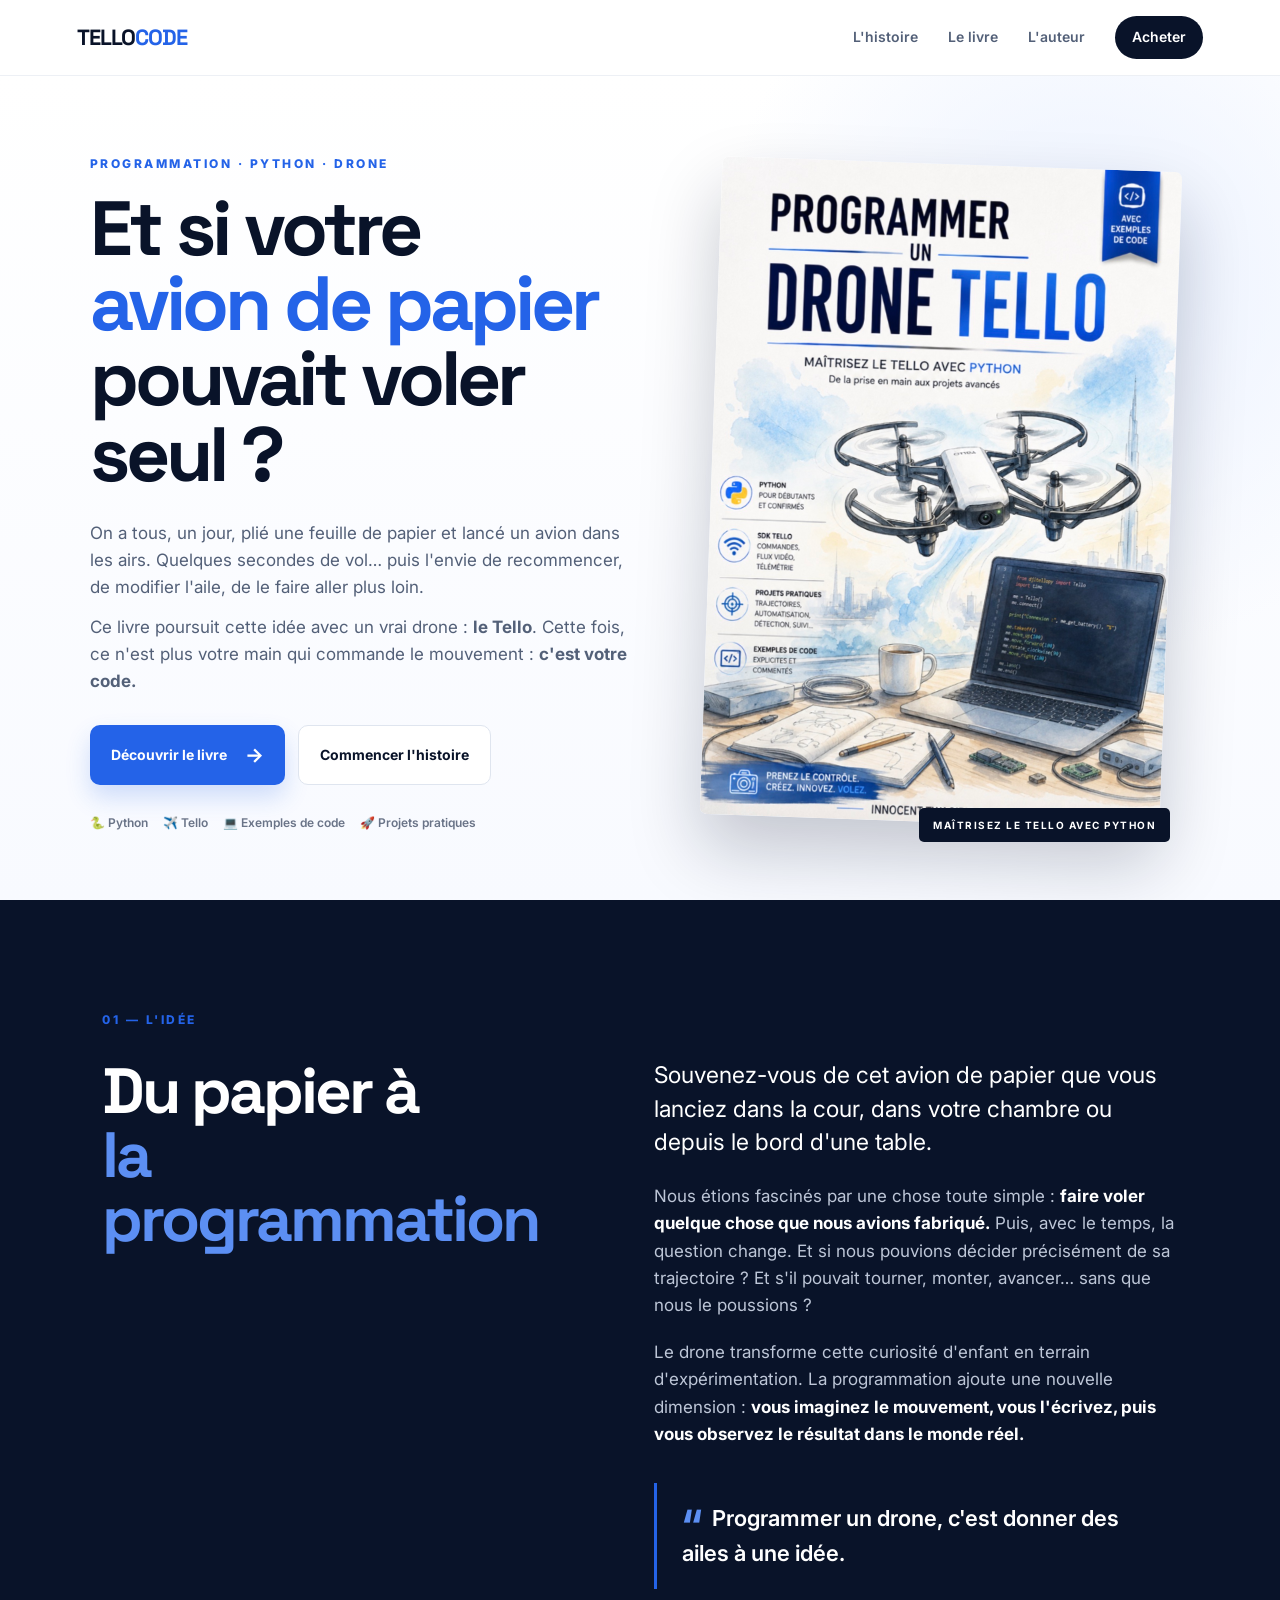
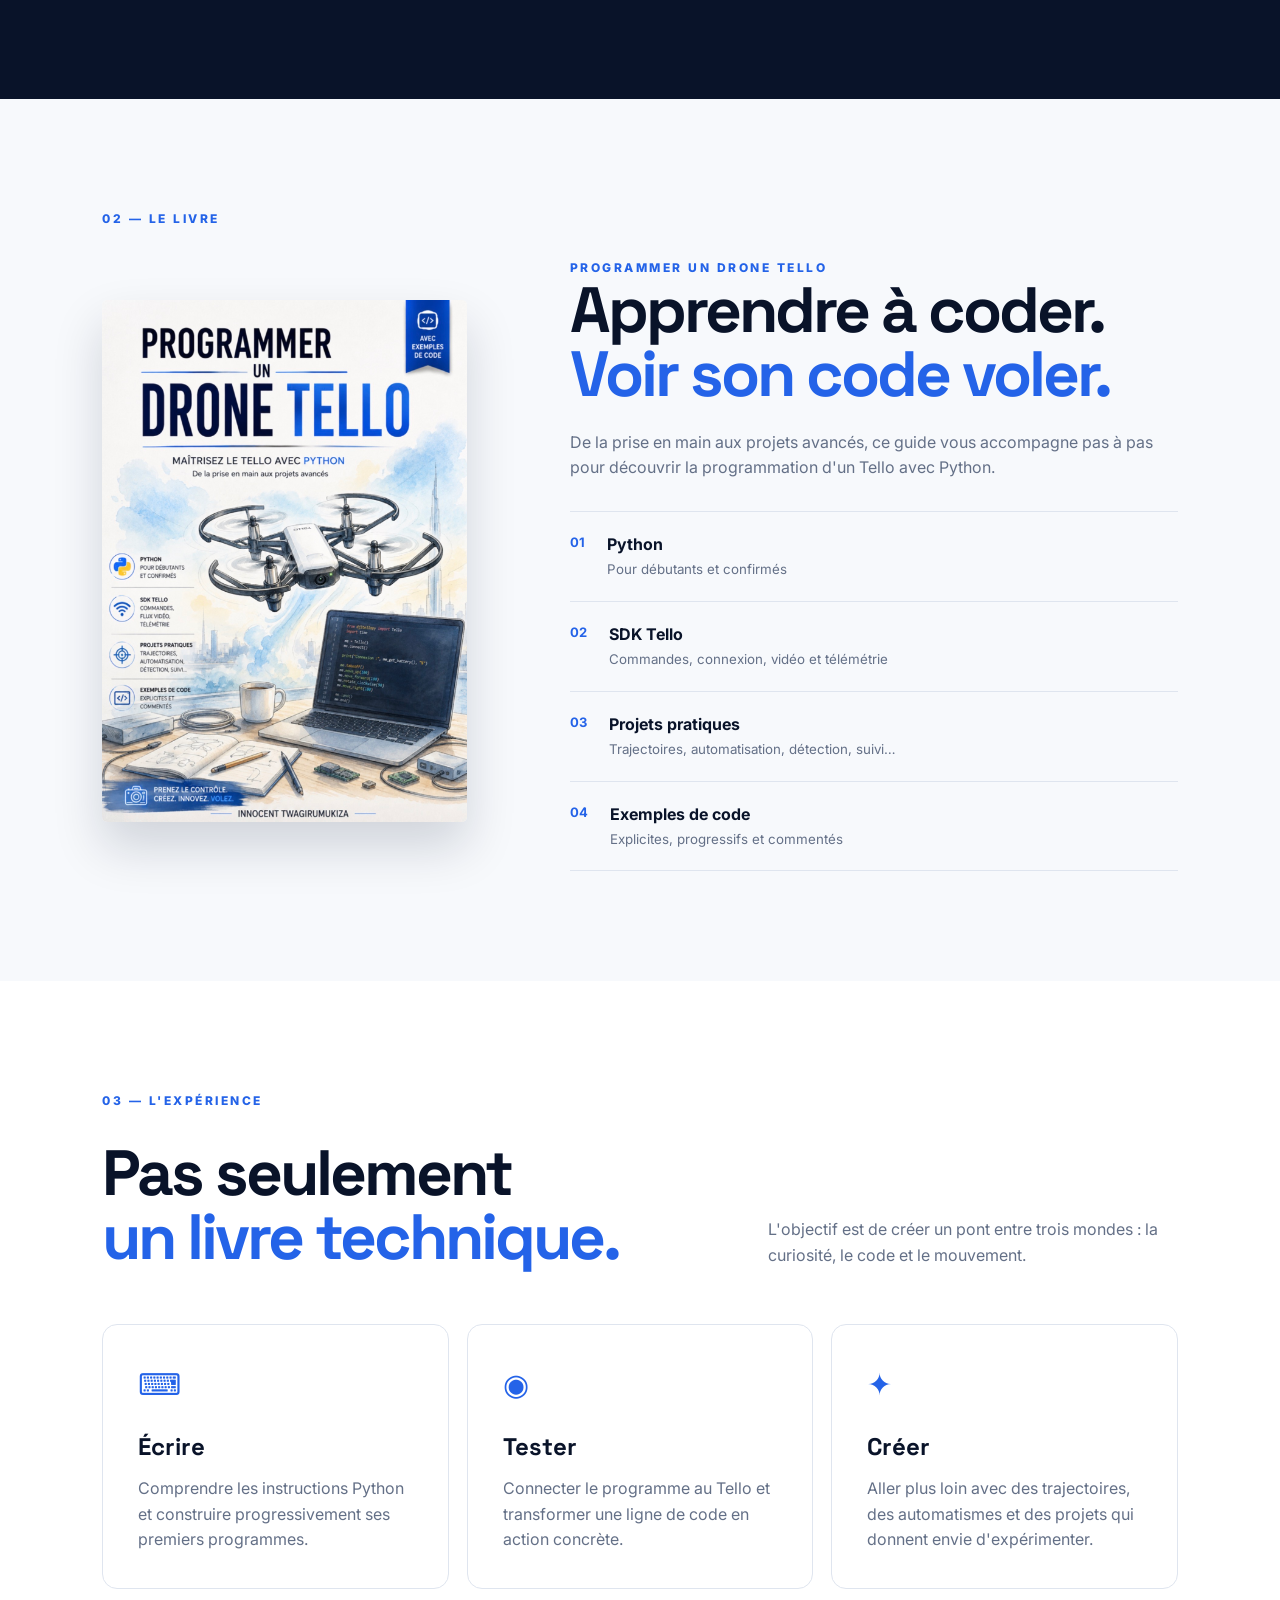
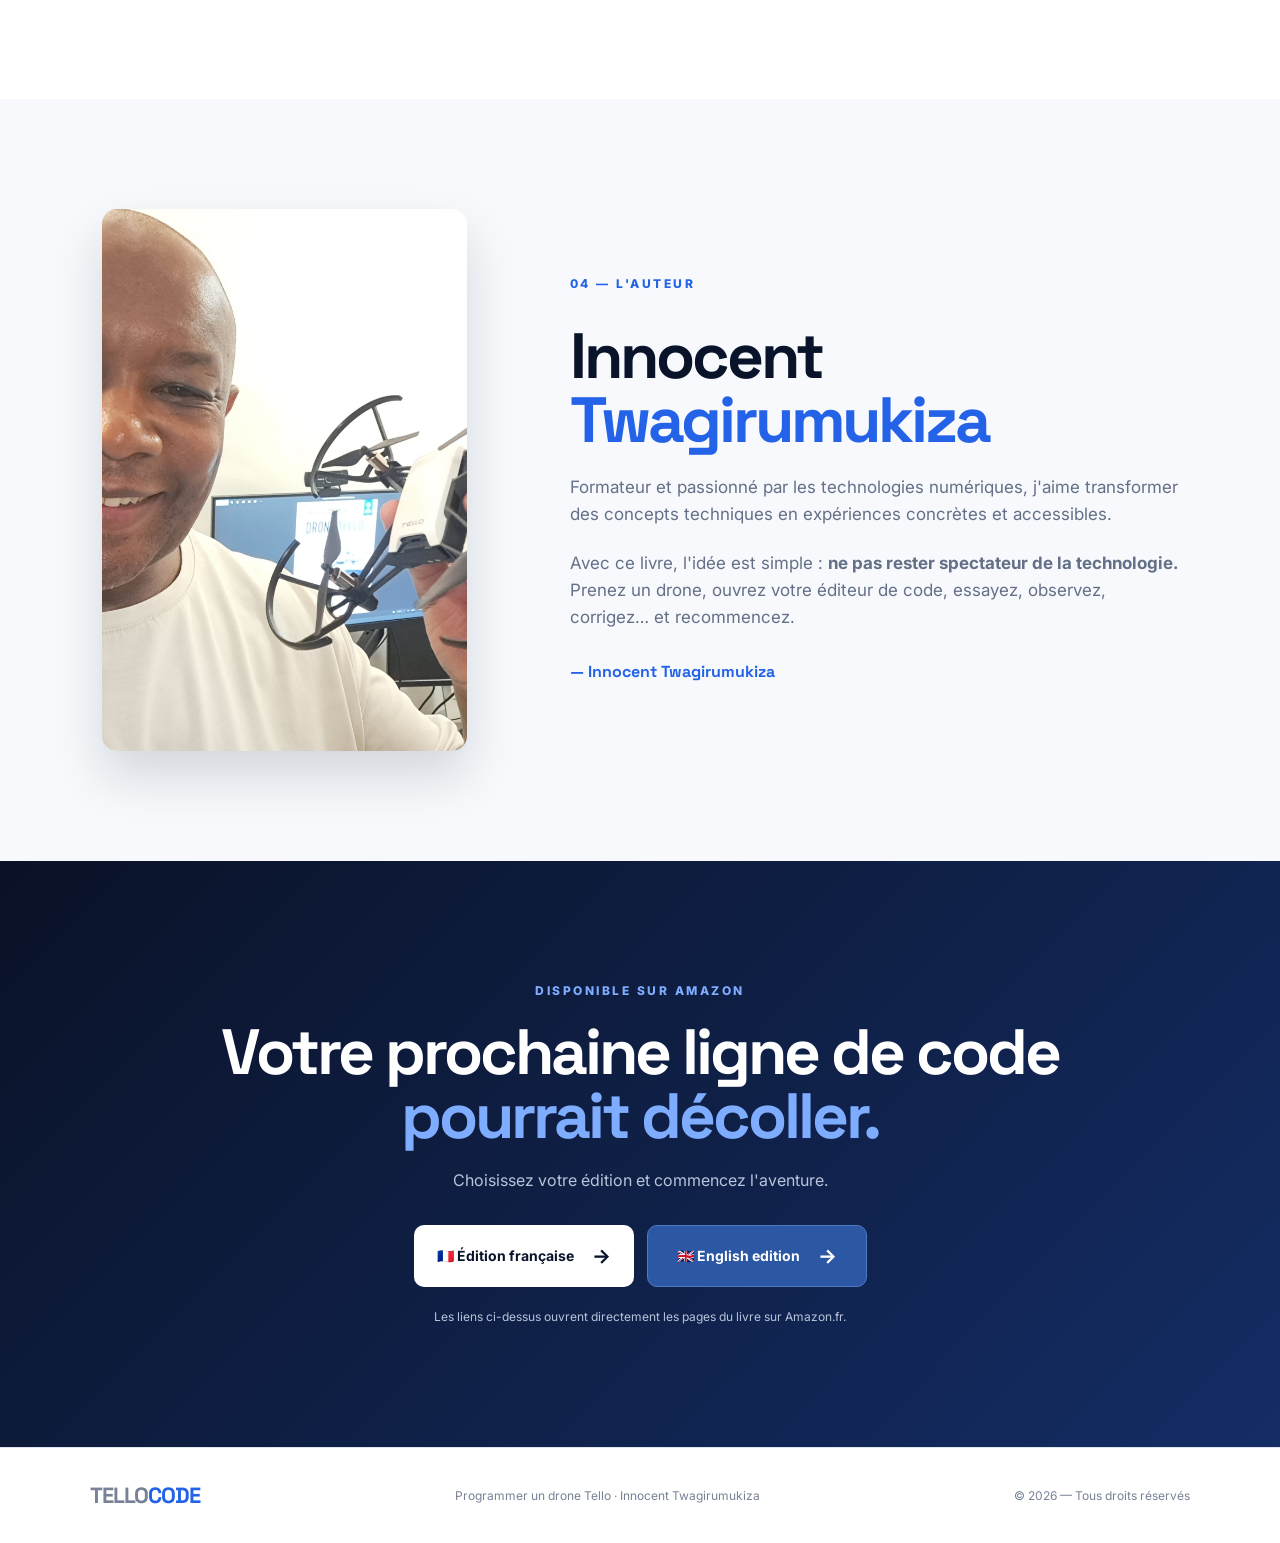
==== index.html @ 3c23b42f "Add files via upload" ====
<!DOCTYPE html>
<html lang="fr">
<head>
  <meta charset="UTF-8">
  <meta name="viewport" content="width=device-width, initial-scale=1.0">
  <meta name="description" content="Programmer un drone Tello — Maîtrisez le Tello avec Python, du premier vol aux projets autonomes. Livre d'Innocent Twagirumukiza.">
  <meta name="author" content="Innocent Twagirumukiza">
  <title>Programmer un drone Tello | Innocent Twagirumukiza</title>
  <link rel="preconnect" href="https://fonts.googleapis.com">
  <link rel="preconnect" href="https://fonts.gstatic.com" crossorigin>
  <link href="https://fonts.googleapis.com/css2?family=Inter:wght@400;500;600;700;800&family=Space+Grotesk:wght@500;600;700&display=swap" rel="stylesheet">
  <link rel="stylesheet" href="styles.css">
</head>
<body>
  <header class="nav">
    <a class="brand" href="#top">TELLO<span>CODE</span></a>
    <nav>
      <a href="#histoire">L'histoire</a>
      <a href="#livre">Le livre</a>
      <a href="#auteur">L'auteur</a>
      <a href="#acheter" class="nav-cta">Acheter</a>
    </nav>
  </header>

  <main id="top">
    <section class="hero">
      <div class="hero-copy">
        <p class="eyebrow">PROGRAMMATION · PYTHON · DRONE</p>
        <h1>Et si votre<br><span>avion de papier</span><br>pouvait voler seul ?</h1>
        <p class="lead">
          On a tous, un jour, plié une feuille de papier et lancé un avion dans les airs.
          Quelques secondes de vol… puis l'envie de recommencer, de modifier l'aile,
          de le faire aller plus loin.
        </p>
        <p class="lead">
          Ce livre poursuit cette idée avec un vrai drone : <strong>le Tello</strong>.
          Cette fois, ce n'est plus votre main qui commande le mouvement : <strong>c'est votre code.</strong>
        </p>
        <div class="hero-actions">
          <a class="btn btn-primary" href="#acheter">Découvrir le livre <span>→</span></a>
          <a class="btn btn-ghost" href="#histoire">Commencer l'histoire</a>
        </div>
        <div class="trust-row">
          <span>🐍 Python</span>
          <span>✈️ Tello</span>
          <span>💻 Exemples de code</span>
          <span>🚀 Projets pratiques</span>
        </div>
      </div>
      <div class="hero-book">
        <div class="glow"></div>
        <img src="assets/couverture-tello.jpg" alt="Couverture du livre Programmer un drone Tello">
        <div class="book-caption">MAÎTRISEZ LE TELLO AVEC PYTHON</div>
      </div>
    </section>

    <section class="story section" id="histoire">
      <div class="section-label">01 — L'IDÉE</div>
      <div class="story-grid">
        <div>
          <h2>Du papier à<br><span>la programmation</span></h2>
        </div>
        <div class="story-text">
          <p class="big">
            Souvenez-vous de cet avion de papier que vous lanciez dans la cour,
            dans votre chambre ou depuis le bord d'une table.
          </p>
          <p>
            Nous étions fascinés par une chose toute simple : <strong>faire voler quelque chose que nous avions fabriqué.</strong>
            Puis, avec le temps, la question change.
            Et si nous pouvions décider précisément de sa trajectoire ?
            Et s'il pouvait tourner, monter, avancer… sans que nous le poussions ?
          </p>
          <p>
            Le drone transforme cette curiosité d'enfant en terrain d'expérimentation.
            La programmation ajoute une nouvelle dimension : <strong>vous imaginez le mouvement,
            vous l'écrivez, puis vous observez le résultat dans le monde réel.</strong>
          </p>
          <div class="quote">
            <span>“</span>
            Programmer un drone, c'est donner des ailes à une idée.
          </div>
        </div>
      </div>
    </section>

    <section class="book section" id="livre">
      <div class="section-label">02 — LE LIVRE</div>
      <div class="book-grid">
        <div class="book-visual">
          <img src="assets/couverture-tello.jpg" alt="Livre Programmer un drone Tello">
        </div>
        <div class="book-info">
          <p class="eyebrow">PROGRAMMER UN DRONE TELLO</p>
          <h2>Apprendre à coder.<br><span>Voir son code voler.</span></h2>
          <p>
            De la prise en main aux projets avancés, ce guide vous accompagne
            pas à pas pour découvrir la programmation d'un Tello avec Python.
          </p>
          <div class="features">
            <div class="feature">
              <b>01</b>
              <div><strong>Python</strong><small>Pour débutants et confirmés</small></div>
            </div>
            <div class="feature">
              <b>02</b>
              <div><strong>SDK Tello</strong><small>Commandes, connexion, vidéo et télémétrie</small></div>
            </div>
            <div class="feature">
              <b>03</b>
              <div><strong>Projets pratiques</strong><small>Trajectoires, automatisation, détection, suivi…</small></div>
            </div>
            <div class="feature">
              <b>04</b>
              <div><strong>Exemples de code</strong><small>Explicites, progressifs et commentés</small></div>
            </div>
          </div>
        </div>
      </div>
    </section>

    <section class="experience section">
      <div class="section-label">03 — L'EXPÉRIENCE</div>
      <div class="experience-head">
        <h2>Pas seulement<br><span>un livre technique.</span></h2>
        <p>
          L'objectif est de créer un pont entre trois mondes :
          la curiosité, le code et le mouvement.
        </p>
      </div>
      <div class="cards">
        <article class="card">
          <div class="card-icon">⌨</div>
          <h3>Écrire</h3>
          <p>Comprendre les instructions Python et construire progressivement ses premiers programmes.</p>
        </article>
        <article class="card">
          <div class="card-icon">◉</div>
          <h3>Tester</h3>
          <p>Connecter le programme au Tello et transformer une ligne de code en action concrète.</p>
        </article>
        <article class="card">
          <div class="card-icon">✦</div>
          <h3>Créer</h3>
          <p>Aller plus loin avec des trajectoires, des automatismes et des projets qui donnent envie d'expérimenter.</p>
        </article>
      </div>
    </section>

    <section class="author section" id="auteur">
      <div class="author-photo">
        <img src="assets/innocent-twagirumukiza.jpg" alt="Innocent Twagirumukiza avec un drone Tello">
      </div>
      <div class="author-copy">
        <div class="section-label">04 — L'AUTEUR</div>
        <h2>Innocent<br><span>Twagirumukiza</span></h2>
        <p>
          Formateur et passionné par les technologies numériques, j'aime transformer
          des concepts techniques en expériences concrètes et accessibles.
        </p>
        <p>
          Avec ce livre, l'idée est simple : <strong>ne pas rester spectateur de la technologie.</strong>
          Prenez un drone, ouvrez votre éditeur de code, essayez, observez, corrigez… et recommencez.
        </p>
        <p class="signature">— Innocent Twagirumukiza</p>
      </div>
    </section>

    <section class="cta section" id="acheter">
      <div class="cta-inner">
        <p class="eyebrow">DISPONIBLE SUR AMAZON</p>
        <h2>Votre prochaine ligne de code<br><span>pourrait décoller.</span></h2>
        <p>Choisissez votre édition et commencez l'aventure.</p>
        <div class="amazon-buttons">
          <a class="btn btn-amazon" href="https://www.amazon.fr/dp/B0HHYSXQSV" target="_blank" rel="noopener">
            🇫🇷 Édition française <span>→</span>
          </a>
          <a class="btn btn-amazon secondary" href="https://www.amazon.fr/PROGRAMMING-TELLO-DRONE-autonomous-assistant/dp/B0HHXLND46" target="_blank" rel="noopener">
            🇬🇧 English edition <span>→</span>
          </a>
        </div>
        <p class="amazon-note">Les liens ci-dessus ouvrent directement les pages du livre sur Amazon.fr.</p>
      </div>
    </section>
  </main>

  <footer>
    <div class="footer-brand">TELLO<span>CODE</span></div>
    <p>Programmer un drone Tello · Innocent Twagirumukiza</p>
    <p>© <span id="year"></span> — Tous droits réservés</p>
  </footer>

  <script src="script.js"></script>
</body>
</html>
---- styles.css ----
*{box-sizing:border-box;margin:0;padding:0}
:root{--ink:#091329;--blue:#2463e8;--blue2:#5c8ff3;--paper:#f7f9fc;--muted:#647087;--line:#dfe5ef}
html{scroll-behavior:smooth}
body{font-family:Inter,Arial,sans-serif;color:var(--ink);background:#fff;line-height:1.6}
a{color:inherit;text-decoration:none}
.nav{height:76px;padding:0 6vw;display:flex;align-items:center;justify-content:space-between;border-bottom:1px solid #edf0f5;background:rgba(255,255,255,.9);backdrop-filter:blur(14px);position:sticky;top:0;z-index:10}
.brand,.footer-brand{font-family:"Space Grotesk",sans-serif;font-weight:800;font-size:22px;letter-spacing:-1px}.brand span,.footer-brand span{color:var(--blue)}
.nav nav{display:flex;align-items:center;gap:30px;font-size:14px;font-weight:600}.nav nav a{color:#536078}.nav nav a:hover{color:var(--blue)}.nav-cta{background:var(--ink)!important;color:#fff!important;padding:10px 17px;border-radius:999px}
.hero{min-height:calc(100vh - 76px);padding:70px 7vw 60px;display:grid;grid-template-columns:1.05fr .95fr;gap:50px;align-items:center;overflow:hidden;background:radial-gradient(circle at 85% 25%,#eaf1ff 0,transparent 30%),linear-gradient(180deg,#fff 0,#f8faff 100%)}
.eyebrow,.section-label{font-size:12px;letter-spacing:2.5px;font-weight:800;color:var(--blue)}.hero h1{font-family:"Space Grotesk",sans-serif;font-size:clamp(48px,6vw,82px);line-height:.98;letter-spacing:-4px;margin:18px 0 28px}.hero h1 span,h2 span{color:var(--blue)}
.lead{font-size:17px;color:#536078;max-width:650px;margin-bottom:12px}.hero-actions{display:flex;gap:13px;margin-top:30px;flex-wrap:wrap}.btn{display:inline-flex;align-items:center;gap:18px;padding:14px 21px;border-radius:10px;font-weight:700;font-size:14px;transition:.2s;cursor:pointer}.btn span{font-size:20px}.btn-primary{background:var(--blue);color:#fff;box-shadow:0 12px 25px rgba(36,99,232,.2)}.btn-primary:hover{transform:translateY(-2px)}.btn-ghost{border:1px solid var(--line);background:#fff}.trust-row{display:flex;gap:15px;flex-wrap:wrap;margin-top:28px;color:#6a7488;font-size:12px;font-weight:600}.hero-book{position:relative;display:flex;justify-content:center;align-items:center}.hero-book img{width:min(460px,100%);position:relative;z-index:2;border-radius:7px;box-shadow:0 35px 70px rgba(9,19,41,.22);transform:rotate(2deg)}.glow{position:absolute;width:390px;height:390px;border-radius:50%;background:rgba(76,130,241,.16);filter:blur(20px)}
.book-caption{position:absolute;bottom:-20px;right:4%;z-index:3;background:var(--ink);color:#fff;padding:9px 14px;border-radius:5px;font-size:10px;letter-spacing:1.5px;font-weight:700}
.section{padding:110px 8vw}.section-label{margin-bottom:30px}.story{background:var(--ink);color:#fff}.story-grid{display:grid;grid-template-columns:1fr 1.2fr;gap:9vw}.story h2,.book h2,.experience h2,.author h2,.cta h2{font-family:"Space Grotesk",sans-serif;font-size:clamp(42px,5vw,66px);line-height:1;letter-spacing:-3px}.story h2 span{color:#5c8ff3}.story-text{color:#bdc6d7;font-size:17px}.story-text .big{color:#fff;font-size:23px;line-height:1.45;margin-bottom:24px}.story-text p{margin-bottom:20px}.story-text strong{color:#fff}.quote{border-left:3px solid var(--blue);padding:18px 25px;margin-top:35px;font-size:22px;color:#fff;font-weight:600}.quote span{font-size:50px;line-height:0;color:#5c8ff3;vertical-align:-20px;margin-right:5px}
.book{background:#f7f9fc}.book-grid{display:grid;grid-template-columns:.75fr 1.25fr;gap:8vw;align-items:center}.book-visual img{width:min(380px,100%);box-shadow:0 25px 50px rgba(9,19,41,.16);border-radius:5px}.book-info>p:not(.eyebrow){color:var(--muted);max-width:620px;margin:24px 0 30px}.features{border-top:1px solid var(--line)}.feature{display:flex;gap:22px;padding:20px 0;border-bottom:1px solid var(--line)}.feature b{color:var(--blue);font-size:13px}.feature strong{display:block}.feature small{color:var(--muted);display:block;margin-top:2px}
.experience{background:#fff}.experience-head{display:flex;justify-content:space-between;gap:50px;align-items:end}.experience-head p{max-width:410px;color:var(--muted)}.cards{display:grid;grid-template-columns:repeat(3,1fr);gap:18px;margin-top:55px}.card{padding:35px;border:1px solid var(--line);border-radius:15px;background:#fff;transition:.25s}.card:hover{transform:translateY(-5px);box-shadow:0 18px 40px rgba(9,19,41,.08)}.card-icon{font-size:30px;color:var(--blue);margin-bottom:20px}.card h3{font-family:"Space Grotesk",sans-serif;font-size:24px}.card p{color:var(--muted);margin-top:10px}
.author{background:#f7f9fc;display:grid;grid-template-columns:.75fr 1.25fr;gap:8vw;align-items:center}.author-photo img{width:100%;max-width:480px;border-radius:15px;display:block;box-shadow:0 25px 50px rgba(9,19,41,.15)}.author-copy p:not(.signature){max-width:650px;color:var(--muted);margin-top:22px;font-size:17px}.signature{margin-top:28px;font-family:"Space Grotesk",sans-serif;font-weight:700;color:var(--blue)}
.cta{padding-top:120px;padding-bottom:120px;background:linear-gradient(135deg,#0a1227,#142d65);color:#fff;text-align:center}.cta .eyebrow{color:#7eacff}.cta h2{margin:20px 0}.cta h2 span{color:#7eacff}.cta p:not(.eyebrow){color:#b8c4da}.amazon-buttons{display:flex;justify-content:center;gap:13px;flex-wrap:wrap;margin-top:32px}.btn-amazon{background:#fff;color:var(--ink);min-width:220px;justify-content:center}.btn-amazon.secondary{background:#2c57a4;color:#fff;border:1px solid #5079c0}.amazon-note{font-size:12px!important;margin-top:20px!important}
footer{padding:30px 7vw;display:flex;gap:25px;align-items:center;justify-content:space-between;flex-wrap:wrap;border-top:1px solid var(--line);font-size:12px;color:#788296}
@media(max-width:900px){.hero,.book-grid,.author,.story-grid{grid-template-columns:1fr}.hero{padding-top:55px}.hero-book{margin-top:20px}.story-grid{gap:40px}.cards{grid-template-columns:1fr}.experience-head{display:block}.experience-head p{margin-top:20px}.nav nav a:not(.nav-cta){display:none}.section{padding:80px 7vw}}
@media(max-width:520px){.nav{padding:0 5vw}.hero h1{font-size:47px;letter-spacing:-2.5px}.hero{padding-left:6vw;padding-right:6vw}.trust-row{display:none}.section{padding:70px 6vw}.book-caption{font-size:8px}.btn{width:100%;justify-content:center}.amazon-buttons{width:100%}.amazon-buttons .btn{min-width:0}}
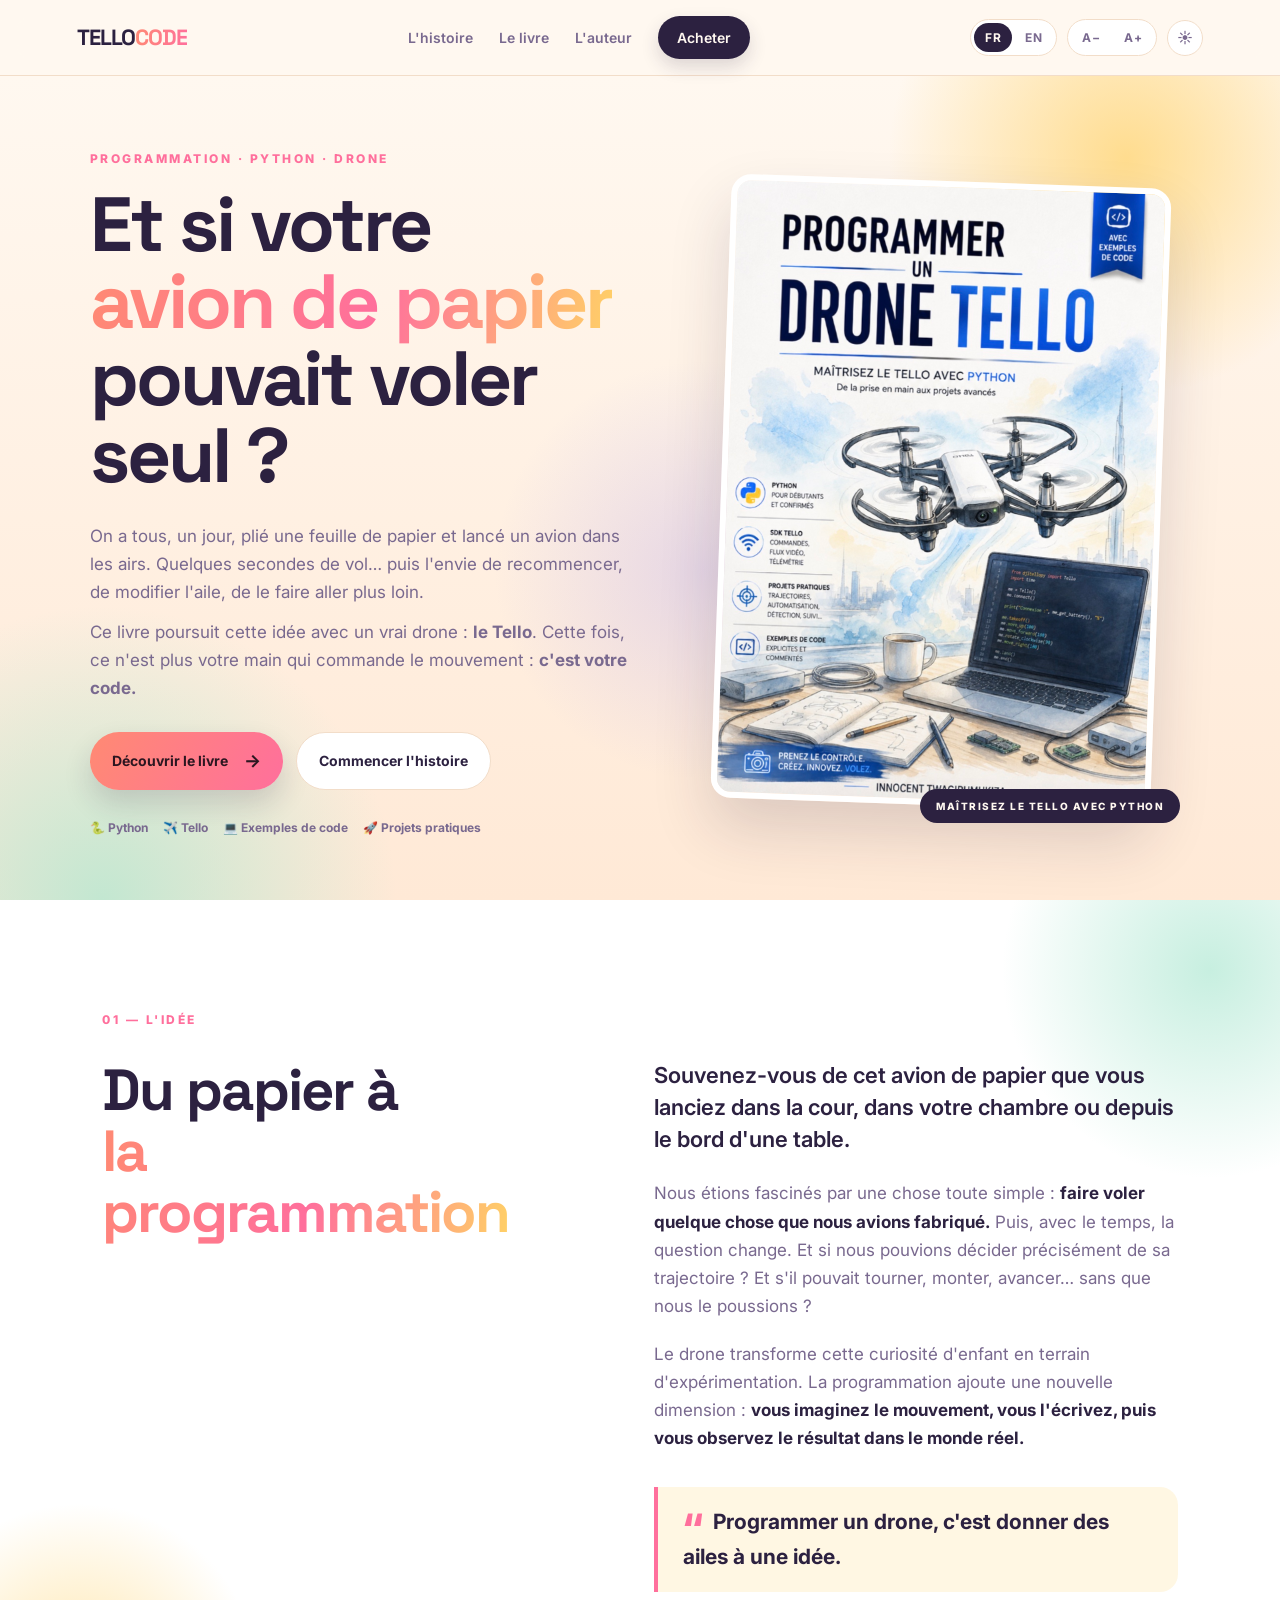
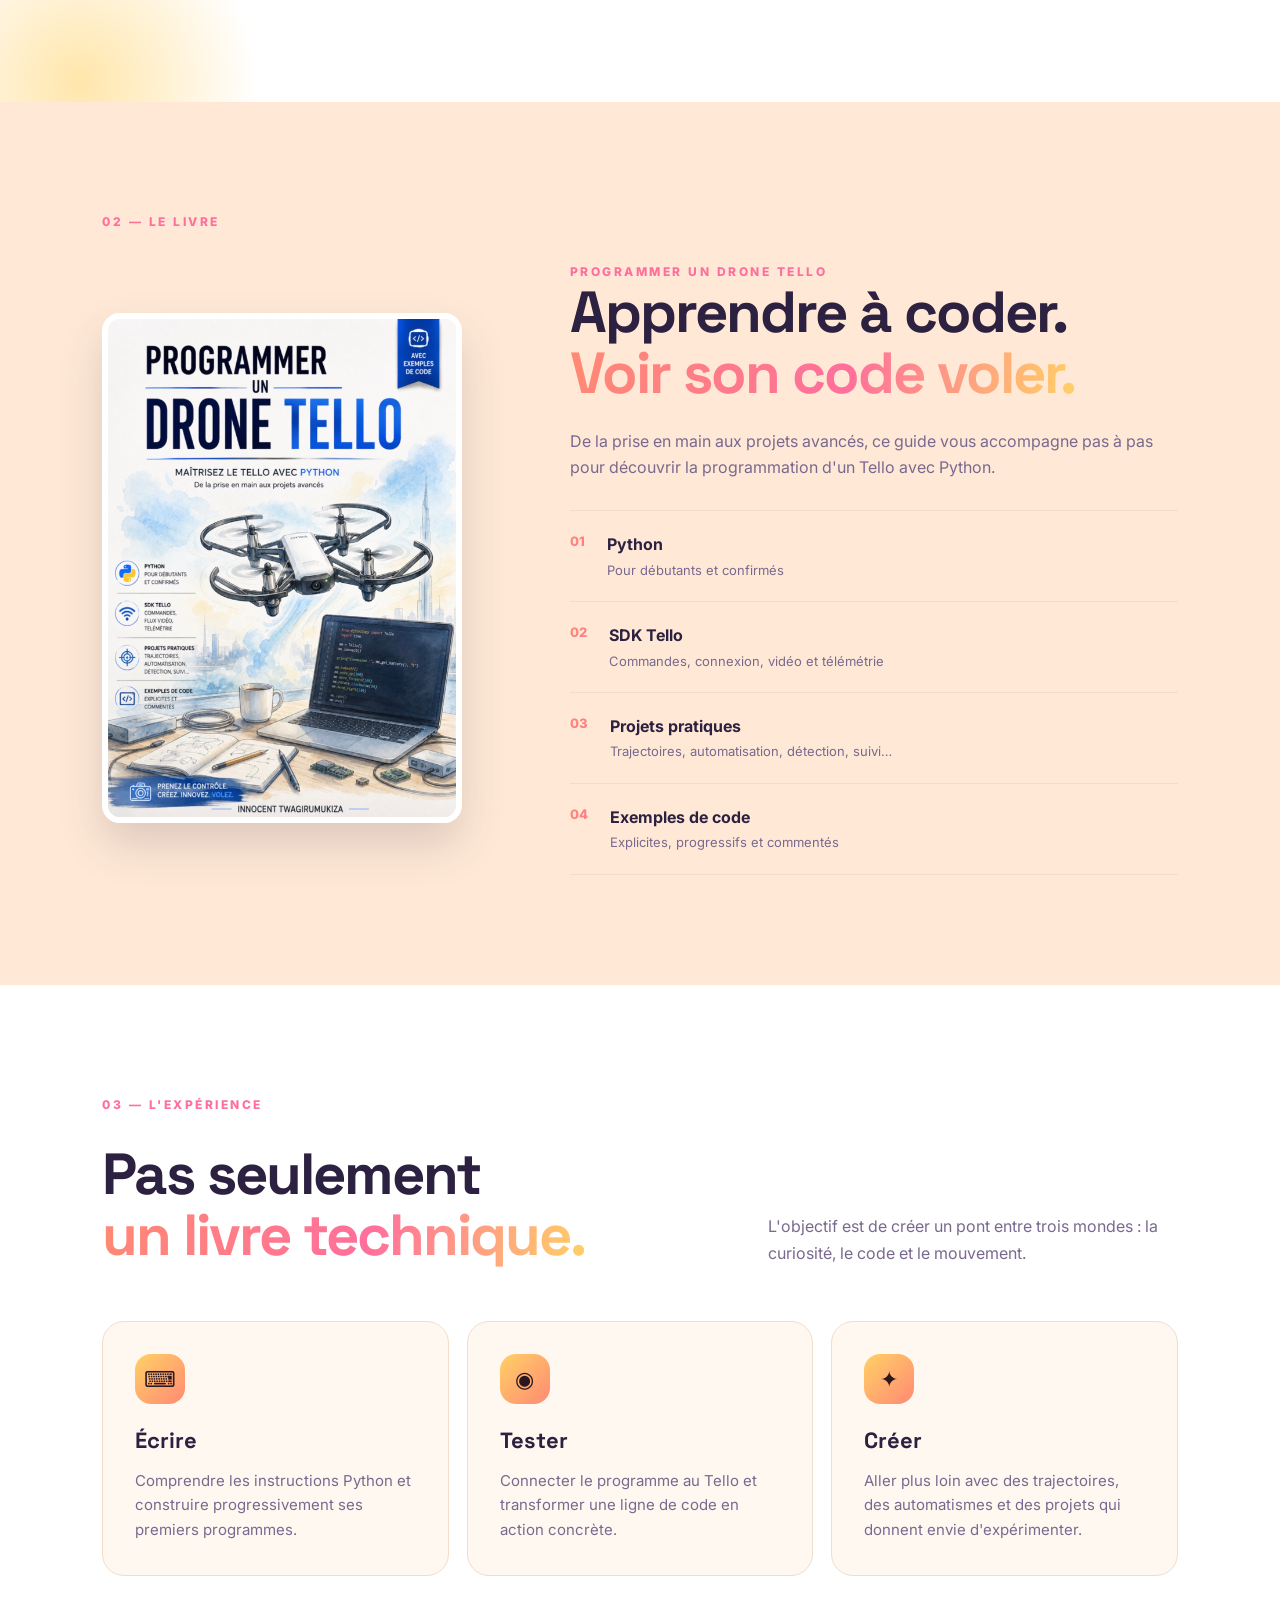
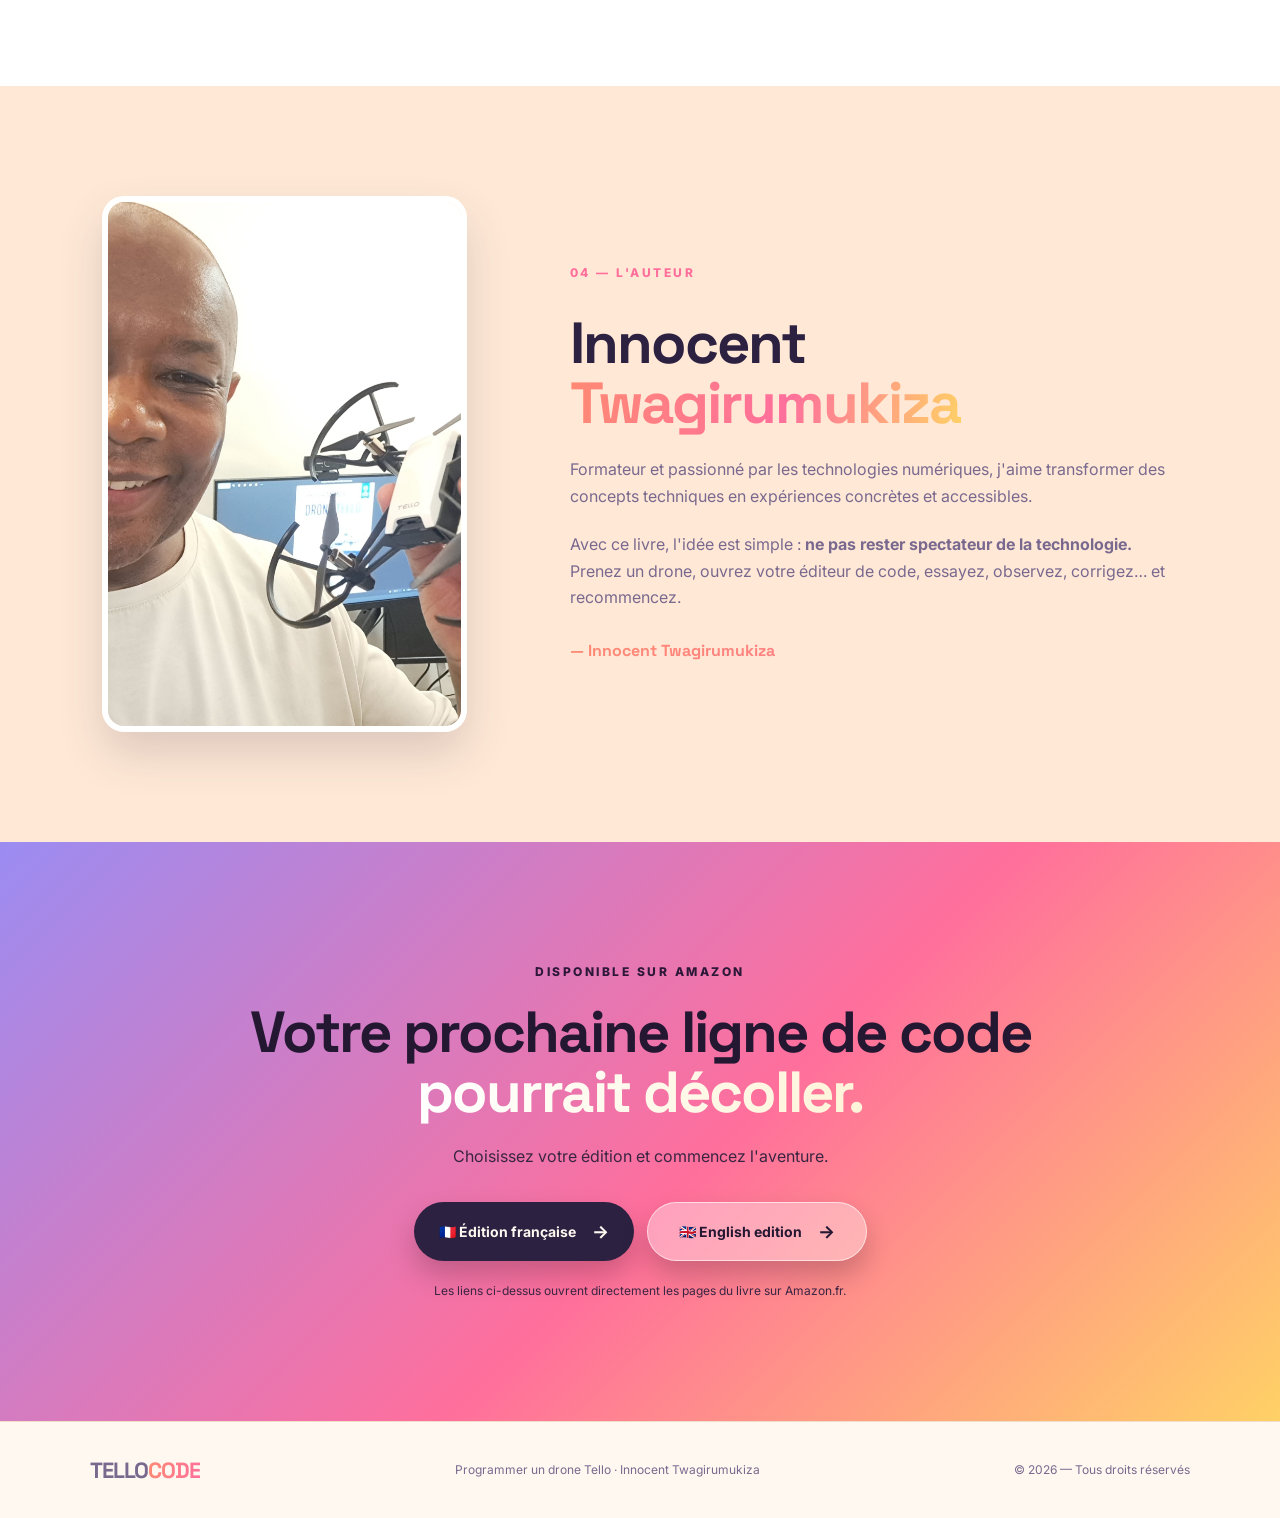
==== commit 69b3b2f9: "Add files via upload" ====
--- a/index.html
+++ b/index.html
@@ -1,5 +1,5 @@
 <!DOCTYPE html>
-<html lang="fr">
+<html lang="fr" data-lang="fr" data-theme="light">
 <head>
   <meta charset="UTF-8">
   <meta name="viewport" content="width=device-width, initial-scale=1.0">
@@ -10,57 +10,109 @@
   <link rel="preconnect" href="https://fonts.gstatic.com" crossorigin>
   <link href="https://fonts.googleapis.com/css2?family=Inter:wght@400;500;600;700;800&family=Space+Grotesk:wght@500;600;700&display=swap" rel="stylesheet">
   <link rel="stylesheet" href="styles.css">
+  <script>
+    (function(){
+      var lang = localStorage.getItem('tc-lang') || 'fr';
+      var theme = localStorage.getItem('tc-theme') || 'light';
+      var fs = localStorage.getItem('tc-fs') || '1';
+      document.documentElement.setAttribute('data-lang', lang);
+      document.documentElement.setAttribute('lang', lang);
+      document.documentElement.setAttribute('data-theme', theme);
+      document.documentElement.style.setProperty('--fs', fs);
+    })();
+  </script>
 </head>
 <body>
   <header class="nav">
     <a class="brand" href="#top">TELLO<span>CODE</span></a>
     <nav>
-      <a href="#histoire">L'histoire</a>
-      <a href="#livre">Le livre</a>
-      <a href="#auteur">L'auteur</a>
-      <a href="#acheter" class="nav-cta">Acheter</a>
+      <a href="#histoire"><span class="i18n-fr">L'histoire</span><span class="i18n-en">The story</span></a>
+      <a href="#livre"><span class="i18n-fr">Le livre</span><span class="i18n-en">The book</span></a>
+      <a href="#auteur"><span class="i18n-fr">L'auteur</span><span class="i18n-en">The author</span></a>
+      <a href="#acheter" class="nav-cta"><span class="i18n-fr">Acheter</span><span class="i18n-en">Buy</span></a>
     </nav>
+    <div class="toolbar" role="group" aria-label="Préférences d'affichage">
+      <div class="tb-group lang-switch">
+        <button type="button" class="tb-btn lang-btn" data-lang-btn="fr" aria-pressed="true">FR</button>
+        <button type="button" class="tb-btn lang-btn" data-lang-btn="en" aria-pressed="false">EN</button>
+      </div>
+      <div class="tb-group">
+        <button type="button" class="tb-btn" id="fs-dec" aria-label="Réduire la taille du texte">A−</button>
+        <button type="button" class="tb-btn" id="fs-inc" aria-label="Augmenter la taille du texte">A+</button>
+      </div>
+      <button type="button" class="tb-btn theme-btn" id="theme-toggle" aria-label="Changer de thème">
+        <span class="theme-icon-light">☀️</span><span class="theme-icon-dark">🌙</span>
+      </button>
+    </div>
   </header>
 
   <main id="top">
     <section class="hero">
+      <div class="hero-blob"></div>
       <div class="hero-copy">
-        <p class="eyebrow">PROGRAMMATION · PYTHON · DRONE</p>
-        <h1>Et si votre<br><span>avion de papier</span><br>pouvait voler seul ?</h1>
-        <p class="lead">
+        <p class="eyebrow">
+          <span class="i18n-fr">PROGRAMMATION · PYTHON · DRONE</span>
+          <span class="i18n-en">PROGRAMMING · PYTHON · DRONE</span>
+        </p>
+        <h1 class="i18n-fr">Et si votre<br><span class="accent">avion de papier</span><br>pouvait voler seul ?</h1>
+        <h1 class="i18n-en">What if your<br><span class="accent">paper airplane</span><br>could fly on its own?</h1>
+
+        <p class="lead i18n-fr">
           On a tous, un jour, plié une feuille de papier et lancé un avion dans les airs.
           Quelques secondes de vol… puis l'envie de recommencer, de modifier l'aile,
           de le faire aller plus loin.
         </p>
-        <p class="lead">
+        <p class="lead i18n-en">
+          We've all folded a sheet of paper one day and thrown a plane into the air.
+          A few seconds of flight… then the urge to try again, tweak the wing,
+          make it go further.
+        </p>
+        <p class="lead i18n-fr">
           Ce livre poursuit cette idée avec un vrai drone : <strong>le Tello</strong>.
           Cette fois, ce n'est plus votre main qui commande le mouvement : <strong>c'est votre code.</strong>
         </p>
+        <p class="lead i18n-en">
+          This book carries that idea further with a real drone: <strong>the Tello</strong>.
+          This time, it's not your hand commanding the movement — <strong>it's your code.</strong>
+        </p>
+
         <div class="hero-actions">
-          <a class="btn btn-primary" href="#acheter">Découvrir le livre <span>→</span></a>
-          <a class="btn btn-ghost" href="#histoire">Commencer l'histoire</a>
-        </div>
-        <div class="trust-row">
+          <a class="btn btn-primary i18n-fr" href="#acheter">Découvrir le livre <span>→</span></a>
+          <a class="btn btn-primary i18n-en" href="#acheter">Discover the book <span>→</span></a>
+          <a class="btn btn-ghost i18n-fr" href="#histoire">Commencer l'histoire</a>
+          <a class="btn btn-ghost i18n-en" href="#histoire">Start the story</a>
+        </div>
+
+        <div class="trust-row i18n-fr">
           <span>🐍 Python</span>
           <span>✈️ Tello</span>
           <span>💻 Exemples de code</span>
           <span>🚀 Projets pratiques</span>
         </div>
+        <div class="trust-row i18n-en">
+          <span>🐍 Python</span>
+          <span>✈️ Tello</span>
+          <span>💻 Code examples</span>
+          <span>🚀 Hands-on projects</span>
+        </div>
       </div>
       <div class="hero-book">
         <div class="glow"></div>
         <img src="assets/couverture-tello.jpg" alt="Couverture du livre Programmer un drone Tello">
-        <div class="book-caption">MAÎTRISEZ LE TELLO AVEC PYTHON</div>
+        <div class="book-caption i18n-fr">MAÎTRISEZ LE TELLO AVEC PYTHON</div>
+        <div class="book-caption i18n-en">MASTER THE TELLO WITH PYTHON</div>
       </div>
     </section>
 
     <section class="story section" id="histoire">
-      <div class="section-label">01 — L'IDÉE</div>
+      <div class="section-label i18n-fr">01 — L'IDÉE</div>
+      <div class="section-label i18n-en">01 — THE IDEA</div>
       <div class="story-grid">
         <div>
-          <h2>Du papier à<br><span>la programmation</span></h2>
-        </div>
-        <div class="story-text">
+          <h2 class="i18n-fr">Du papier à<br><span class="accent">la programmation</span></h2>
+          <h2 class="i18n-en">From paper<br><span class="accent">to programming</span></h2>
+        </div>
+        <div class="story-text i18n-fr">
           <p class="big">
             Souvenez-vous de cet avion de papier que vous lanciez dans la cour,
             dans votre chambre ou depuis le bord d'une table.
@@ -81,23 +133,51 @@
             Programmer un drone, c'est donner des ailes à une idée.
           </div>
         </div>
+        <div class="story-text i18n-en">
+          <p class="big">
+            Remember that paper plane you launched in the yard,
+            in your bedroom, or off the edge of a table.
+          </p>
+          <p>
+            We were fascinated by one simple thing: <strong>making something we'd built fly.</strong>
+            Then, over time, the question changes.
+            What if we could decide its exact path?
+            What if it could turn, climb, move forward… without us pushing it?
+          </p>
+          <p>
+            The drone turns that childhood curiosity into a playground for experimenting.
+            Programming adds a new dimension: <strong>you imagine the movement,
+            you write it, then you watch the result play out in the real world.</strong>
+          </p>
+          <div class="quote">
+            <span>“</span>
+            Programming a drone means giving wings to an idea.
+          </div>
+        </div>
       </div>
     </section>
 
     <section class="book section" id="livre">
-      <div class="section-label">02 — LE LIVRE</div>
+      <div class="section-label i18n-fr">02 — LE LIVRE</div>
+      <div class="section-label i18n-en">02 — THE BOOK</div>
       <div class="book-grid">
         <div class="book-visual">
           <img src="assets/couverture-tello.jpg" alt="Livre Programmer un drone Tello">
         </div>
         <div class="book-info">
-          <p class="eyebrow">PROGRAMMER UN DRONE TELLO</p>
-          <h2>Apprendre à coder.<br><span>Voir son code voler.</span></h2>
-          <p>
+          <p class="eyebrow i18n-fr">PROGRAMMER UN DRONE TELLO</p>
+          <p class="eyebrow i18n-en">PROGRAMMING A TELLO DRONE</p>
+          <h2 class="i18n-fr">Apprendre à coder.<br><span class="accent">Voir son code voler.</span></h2>
+          <h2 class="i18n-en">Learn to code.<br><span class="accent">Watch your code fly.</span></h2>
+          <p class="i18n-fr">
             De la prise en main aux projets avancés, ce guide vous accompagne
             pas à pas pour découvrir la programmation d'un Tello avec Python.
           </p>
-          <div class="features">
+          <p class="i18n-en">
+            From your very first flight to advanced projects, this guide walks you
+            step by step through programming a Tello with Python.
+          </p>
+          <div class="features i18n-fr">
             <div class="feature">
               <b>01</b>
               <div><strong>Python</strong><small>Pour débutants et confirmés</small></div>
@@ -115,20 +195,46 @@
               <div><strong>Exemples de code</strong><small>Explicites, progressifs et commentés</small></div>
             </div>
           </div>
+          <div class="features i18n-en">
+            <div class="feature">
+              <b>01</b>
+              <div><strong>Python</strong><small>For beginners and experienced coders</small></div>
+            </div>
+            <div class="feature">
+              <b>02</b>
+              <div><strong>Tello SDK</strong><small>Commands, connection, video and telemetry</small></div>
+            </div>
+            <div class="feature">
+              <b>03</b>
+              <div><strong>Hands-on projects</strong><small>Flight paths, automation, detection, tracking…</small></div>
+            </div>
+            <div class="feature">
+              <b>04</b>
+              <div><strong>Code examples</strong><small>Clear, progressive and well-commented</small></div>
+            </div>
+          </div>
         </div>
       </div>
     </section>
 
     <section class="experience section">
-      <div class="section-label">03 — L'EXPÉRIENCE</div>
-      <div class="experience-head">
-        <h2>Pas seulement<br><span>un livre technique.</span></h2>
+      <div class="section-label i18n-fr">03 — L'EXPÉRIENCE</div>
+      <div class="section-label i18n-en">03 — THE EXPERIENCE</div>
+      <div class="experience-head i18n-fr">
+        <h2>Pas seulement<br><span class="accent">un livre technique.</span></h2>
         <p>
           L'objectif est de créer un pont entre trois mondes :
           la curiosité, le code et le mouvement.
         </p>
       </div>
-      <div class="cards">
+      <div class="experience-head i18n-en">
+        <h2>Not just<br><span class="accent">a technical book.</span></h2>
+        <p>
+          The goal is to build a bridge between three worlds:
+          curiosity, code and movement.
+        </p>
+      </div>
+      <div class="cards i18n-fr">
         <article class="card">
           <div class="card-icon">⌨</div>
           <h3>Écrire</h3>
@@ -145,6 +251,23 @@
           <p>Aller plus loin avec des trajectoires, des automatismes et des projets qui donnent envie d'expérimenter.</p>
         </article>
       </div>
+      <div class="cards i18n-en">
+        <article class="card">
+          <div class="card-icon">⌨</div>
+          <h3>Write</h3>
+          <p>Understand Python instructions and progressively build your first programs.</p>
+        </article>
+        <article class="card">
+          <div class="card-icon">◉</div>
+          <h3>Test</h3>
+          <p>Connect the program to the Tello and turn a line of code into a real action.</p>
+        </article>
+        <article class="card">
+          <div class="card-icon">✦</div>
+          <h3>Create</h3>
+          <p>Go further with flight paths, automations and projects that make you want to experiment.</p>
+        </article>
+      </div>
     </section>
 
     <section class="author section" id="auteur">
@@ -152,25 +275,37 @@
         <img src="assets/innocent-twagirumukiza.jpg" alt="Innocent Twagirumukiza avec un drone Tello">
       </div>
       <div class="author-copy">
-        <div class="section-label">04 — L'AUTEUR</div>
-        <h2>Innocent<br><span>Twagirumukiza</span></h2>
-        <p>
+        <div class="section-label i18n-fr">04 — L'AUTEUR</div>
+        <div class="section-label i18n-en">04 — THE AUTHOR</div>
+        <h2>Innocent<br><span class="accent">Twagirumukiza</span></h2>
+        <p class="i18n-fr">
           Formateur et passionné par les technologies numériques, j'aime transformer
           des concepts techniques en expériences concrètes et accessibles.
         </p>
-        <p>
+        <p class="i18n-en">
+          A trainer passionate about digital technology, I love turning
+          technical concepts into concrete, approachable experiences.
+        </p>
+        <p class="i18n-fr">
           Avec ce livre, l'idée est simple : <strong>ne pas rester spectateur de la technologie.</strong>
           Prenez un drone, ouvrez votre éditeur de code, essayez, observez, corrigez… et recommencez.
         </p>
+        <p class="i18n-en">
+          With this book, the idea is simple: <strong>stop watching technology from the sidelines.</strong>
+          Take a drone, open your code editor, try, observe, fix… and try again.
+        </p>
         <p class="signature">— Innocent Twagirumukiza</p>
       </div>
     </section>
 
     <section class="cta section" id="acheter">
       <div class="cta-inner">
-        <p class="eyebrow">DISPONIBLE SUR AMAZON</p>
-        <h2>Votre prochaine ligne de code<br><span>pourrait décoller.</span></h2>
-        <p>Choisissez votre édition et commencez l'aventure.</p>
+        <p class="eyebrow i18n-fr">DISPONIBLE SUR AMAZON</p>
+        <p class="eyebrow i18n-en">AVAILABLE ON AMAZON</p>
+        <h2 class="i18n-fr">Votre prochaine ligne de code<br><span class="accent">pourrait décoller.</span></h2>
+        <h2 class="i18n-en">Your next line of code<br><span class="accent">could take off.</span></h2>
+        <p class="i18n-fr">Choisissez votre édition et commencez l'aventure.</p>
+        <p class="i18n-en">Choose your edition and start the adventure.</p>
         <div class="amazon-buttons">
           <a class="btn btn-amazon" href="https://www.amazon.fr/dp/B0HHYSXQSV" target="_blank" rel="noopener">
             🇫🇷 Édition française <span>→</span>
@@ -179,15 +314,20 @@
             🇬🇧 English edition <span>→</span>
           </a>
         </div>
-        <p class="amazon-note">Les liens ci-dessus ouvrent directement les pages du livre sur Amazon.fr.</p>
+        <p class="amazon-note i18n-fr">Les liens ci-dessus ouvrent directement les pages du livre sur Amazon.fr.</p>
+        <p class="amazon-note i18n-en">The links above open the book's pages directly on Amazon.fr.</p>
       </div>
     </section>
   </main>
 
   <footer>
     <div class="footer-brand">TELLO<span>CODE</span></div>
-    <p>Programmer un drone Tello · Innocent Twagirumukiza</p>
-    <p>© <span id="year"></span> — Tous droits réservés</p>
+    <p class="i18n-fr">Programmer un drone Tello · Innocent Twagirumukiza</p>
+    <p class="i18n-en">Programming a Tello Drone · Innocent Twagirumukiza</p>
+    <p>
+      <span class="i18n-fr">© <span id="year-fr"></span> — Tous droits réservés</span>
+      <span class="i18n-en">© <span id="year-en"></span> — All rights reserved</span>
+    </p>
   </footer>
 
   <script src="script.js"></script>
--- a/styles.css
+++ b/styles.css
@@ -1,20 +1,173 @@
 *{box-sizing:border-box;margin:0;padding:0}
-:root{--ink:#091329;--blue:#2463e8;--blue2:#5c8ff3;--paper:#f7f9fc;--muted:#647087;--line:#dfe5ef}
+
+:root{--fs:1}
+
+html[data-theme="light"]{
+  --bg:#fff8f0;
+  --bg-soft:#ffe9d6;
+  --surface:#ffffff;
+  --ink:#2c2140;
+  --muted:#79698f;
+  --line:#f2ddc9;
+  --coral:#ff8a73;
+  --coral2:#ff6f9c;
+  --yellow:#ffd166;
+  --mint:#a9e6cf;
+  --lavender:#9b8cf2;
+  --pill-bg:#2c2140;
+  --pill-ink:#fff8f0;
+  --shadow:rgba(44,33,64,.16);
+  color-scheme:light;
+}
+html[data-theme="dark"]{
+  --bg:#1c1729;
+  --bg-soft:#251e38;
+  --surface:#241d36;
+  --ink:#f6efe3;
+  --muted:#c6bbdc;
+  --line:#382e50;
+  --coral:#ffa08e;
+  --coral2:#ff8fb2;
+  --yellow:#ffdb85;
+  --mint:#8fdcc6;
+  --lavender:#b3a6ff;
+  --pill-bg:#ffd166;
+  --pill-ink:#211a30;
+  --shadow:rgba(0,0,0,.45);
+  color-scheme:dark;
+}
+
 html{scroll-behavior:smooth}
-body{font-family:Inter,Arial,sans-serif;color:var(--ink);background:#fff;line-height:1.6}
+.i18n-en{display:none}
+html[data-lang="en"] .i18n-en{display:revert}
+html[data-lang="en"] .i18n-fr{display:none}
+body{font-family:Inter,Arial,sans-serif;color:var(--ink);background:var(--bg);line-height:1.65;font-size:calc(16px * var(--fs));transition:background .25s,color .25s}
 a{color:inherit;text-decoration:none}
-.nav{height:76px;padding:0 6vw;display:flex;align-items:center;justify-content:space-between;border-bottom:1px solid #edf0f5;background:rgba(255,255,255,.9);backdrop-filter:blur(14px);position:sticky;top:0;z-index:10}
-.brand,.footer-brand{font-family:"Space Grotesk",sans-serif;font-weight:800;font-size:22px;letter-spacing:-1px}.brand span,.footer-brand span{color:var(--blue)}
-.nav nav{display:flex;align-items:center;gap:30px;font-size:14px;font-weight:600}.nav nav a{color:#536078}.nav nav a:hover{color:var(--blue)}.nav-cta{background:var(--ink)!important;color:#fff!important;padding:10px 17px;border-radius:999px}
-.hero{min-height:calc(100vh - 76px);padding:70px 7vw 60px;display:grid;grid-template-columns:1.05fr .95fr;gap:50px;align-items:center;overflow:hidden;background:radial-gradient(circle at 85% 25%,#eaf1ff 0,transparent 30%),linear-gradient(180deg,#fff 0,#f8faff 100%)}
-.eyebrow,.section-label{font-size:12px;letter-spacing:2.5px;font-weight:800;color:var(--blue)}.hero h1{font-family:"Space Grotesk",sans-serif;font-size:clamp(48px,6vw,82px);line-height:.98;letter-spacing:-4px;margin:18px 0 28px}.hero h1 span,h2 span{color:var(--blue)}
-.lead{font-size:17px;color:#536078;max-width:650px;margin-bottom:12px}.hero-actions{display:flex;gap:13px;margin-top:30px;flex-wrap:wrap}.btn{display:inline-flex;align-items:center;gap:18px;padding:14px 21px;border-radius:10px;font-weight:700;font-size:14px;transition:.2s;cursor:pointer}.btn span{font-size:20px}.btn-primary{background:var(--blue);color:#fff;box-shadow:0 12px 25px rgba(36,99,232,.2)}.btn-primary:hover{transform:translateY(-2px)}.btn-ghost{border:1px solid var(--line);background:#fff}.trust-row{display:flex;gap:15px;flex-wrap:wrap;margin-top:28px;color:#6a7488;font-size:12px;font-weight:600}.hero-book{position:relative;display:flex;justify-content:center;align-items:center}.hero-book img{width:min(460px,100%);position:relative;z-index:2;border-radius:7px;box-shadow:0 35px 70px rgba(9,19,41,.22);transform:rotate(2deg)}.glow{position:absolute;width:390px;height:390px;border-radius:50%;background:rgba(76,130,241,.16);filter:blur(20px)}
-.book-caption{position:absolute;bottom:-20px;right:4%;z-index:3;background:var(--ink);color:#fff;padding:9px 14px;border-radius:5px;font-size:10px;letter-spacing:1.5px;font-weight:700}
-.section{padding:110px 8vw}.section-label{margin-bottom:30px}.story{background:var(--ink);color:#fff}.story-grid{display:grid;grid-template-columns:1fr 1.2fr;gap:9vw}.story h2,.book h2,.experience h2,.author h2,.cta h2{font-family:"Space Grotesk",sans-serif;font-size:clamp(42px,5vw,66px);line-height:1;letter-spacing:-3px}.story h2 span{color:#5c8ff3}.story-text{color:#bdc6d7;font-size:17px}.story-text .big{color:#fff;font-size:23px;line-height:1.45;margin-bottom:24px}.story-text p{margin-bottom:20px}.story-text strong{color:#fff}.quote{border-left:3px solid var(--blue);padding:18px 25px;margin-top:35px;font-size:22px;color:#fff;font-weight:600}.quote span{font-size:50px;line-height:0;color:#5c8ff3;vertical-align:-20px;margin-right:5px}
-.book{background:#f7f9fc}.book-grid{display:grid;grid-template-columns:.75fr 1.25fr;gap:8vw;align-items:center}.book-visual img{width:min(380px,100%);box-shadow:0 25px 50px rgba(9,19,41,.16);border-radius:5px}.book-info>p:not(.eyebrow){color:var(--muted);max-width:620px;margin:24px 0 30px}.features{border-top:1px solid var(--line)}.feature{display:flex;gap:22px;padding:20px 0;border-bottom:1px solid var(--line)}.feature b{color:var(--blue);font-size:13px}.feature strong{display:block}.feature small{color:var(--muted);display:block;margin-top:2px}
-.experience{background:#fff}.experience-head{display:flex;justify-content:space-between;gap:50px;align-items:end}.experience-head p{max-width:410px;color:var(--muted)}.cards{display:grid;grid-template-columns:repeat(3,1fr);gap:18px;margin-top:55px}.card{padding:35px;border:1px solid var(--line);border-radius:15px;background:#fff;transition:.25s}.card:hover{transform:translateY(-5px);box-shadow:0 18px 40px rgba(9,19,41,.08)}.card-icon{font-size:30px;color:var(--blue);margin-bottom:20px}.card h3{font-family:"Space Grotesk",sans-serif;font-size:24px}.card p{color:var(--muted);margin-top:10px}
-.author{background:#f7f9fc;display:grid;grid-template-columns:.75fr 1.25fr;gap:8vw;align-items:center}.author-photo img{width:100%;max-width:480px;border-radius:15px;display:block;box-shadow:0 25px 50px rgba(9,19,41,.15)}.author-copy p:not(.signature){max-width:650px;color:var(--muted);margin-top:22px;font-size:17px}.signature{margin-top:28px;font-family:"Space Grotesk",sans-serif;font-weight:700;color:var(--blue)}
-.cta{padding-top:120px;padding-bottom:120px;background:linear-gradient(135deg,#0a1227,#142d65);color:#fff;text-align:center}.cta .eyebrow{color:#7eacff}.cta h2{margin:20px 0}.cta h2 span{color:#7eacff}.cta p:not(.eyebrow){color:#b8c4da}.amazon-buttons{display:flex;justify-content:center;gap:13px;flex-wrap:wrap;margin-top:32px}.btn-amazon{background:#fff;color:var(--ink);min-width:220px;justify-content:center}.btn-amazon.secondary{background:#2c57a4;color:#fff;border:1px solid #5079c0}.amazon-note{font-size:12px!important;margin-top:20px!important}
-footer{padding:30px 7vw;display:flex;gap:25px;align-items:center;justify-content:space-between;flex-wrap:wrap;border-top:1px solid var(--line);font-size:12px;color:#788296}
-@media(max-width:900px){.hero,.book-grid,.author,.story-grid{grid-template-columns:1fr}.hero{padding-top:55px}.hero-book{margin-top:20px}.story-grid{gap:40px}.cards{grid-template-columns:1fr}.experience-head{display:block}.experience-head p{margin-top:20px}.nav nav a:not(.nav-cta){display:none}.section{padding:80px 7vw}}
-@media(max-width:520px){.nav{padding:0 5vw}.hero h1{font-size:47px;letter-spacing:-2.5px}.hero{padding-left:6vw;padding-right:6vw}.trust-row{display:none}.section{padding:70px 6vw}.book-caption{font-size:8px}.btn{width:100%;justify-content:center}.amazon-buttons{width:100%}.amazon-buttons .btn{min-width:0}}
+img{max-width:100%;display:block}
+
+/* ---------- NAV / TOOLBAR ---------- */
+.nav{min-height:76px;padding:14px 6vw;display:flex;align-items:center;justify-content:space-between;gap:20px;flex-wrap:wrap;border-bottom:1px solid var(--line);background:color-mix(in srgb,var(--bg) 85%,transparent);backdrop-filter:blur(14px);position:sticky;top:0;z-index:20}
+.brand,.footer-brand{font-family:"Space Grotesk",sans-serif;font-weight:800;font-size:calc(22px * var(--fs));letter-spacing:-1px}
+.brand span,.footer-brand span{background:linear-gradient(100deg,var(--coral),var(--coral2));-webkit-background-clip:text;background-clip:text;color:transparent}
+.nav nav{display:flex;align-items:center;gap:26px;font-size:calc(14px * var(--fs));font-weight:600}
+.nav nav a{color:var(--muted)}
+.nav nav a:hover{color:var(--coral2)}
+.nav-cta{background:var(--pill-bg)!important;color:var(--pill-ink)!important;padding:10px 19px;border-radius:999px;box-shadow:0 8px 18px var(--shadow)}
+
+.toolbar{display:flex;align-items:center;gap:10px;flex-wrap:wrap}
+.tb-group{display:flex;align-items:center;gap:2px;background:var(--surface);border:1px solid var(--line);border-radius:999px;padding:3px}
+.tb-btn{border:none;background:transparent;color:var(--muted);font-family:inherit;font-weight:700;font-size:12px;letter-spacing:.5px;padding:7px 11px;border-radius:999px;cursor:pointer;transition:.2s}
+.tb-btn:hover{color:var(--ink)}
+.lang-btn.active{background:var(--pill-bg);color:var(--pill-ink)}
+.theme-btn{width:36px;height:36px;padding:0;display:flex;align-items:center;justify-content:center;background:var(--surface);border:1px solid var(--line);border-radius:999px;font-size:15px}
+.theme-icon-dark{display:none}
+html[data-theme="dark"] .theme-icon-light{display:none}
+html[data-theme="dark"] .theme-icon-dark{display:inline}
+
+/* ---------- HERO ---------- */
+.hero{position:relative;overflow:hidden;min-height:calc(100vh - 76px);padding:70px 7vw 60px;display:grid;grid-template-columns:1.05fr .95fr;gap:50px;align-items:center;background:linear-gradient(180deg,var(--bg) 0%,var(--bg-soft) 100%)}
+.hero-blob{position:absolute;inset:0;z-index:0;pointer-events:none;
+  background:
+    radial-gradient(340px 340px at 88% 10%, color-mix(in srgb, var(--yellow) 70%, transparent) 0%, transparent 70%),
+    radial-gradient(420px 420px at 8% 100%, color-mix(in srgb, var(--mint) 70%, transparent) 0%, transparent 70%),
+    radial-gradient(300px 300px at 55% 60%, color-mix(in srgb, var(--lavender) 25%, transparent) 0%, transparent 70%);
+}
+.hero-copy{position:relative;z-index:1}
+.eyebrow,.section-label{font-size:calc(12px * var(--fs));letter-spacing:2.5px;font-weight:800;color:var(--coral2)}
+.hero h1{font-family:"Space Grotesk",sans-serif;font-size:clamp(calc(40px * var(--fs)),6vw,calc(78px * var(--fs)));line-height:1;letter-spacing:-3px;margin:18px 0 28px}
+.accent{background:linear-gradient(100deg,var(--coral),var(--coral2) 55%,var(--yellow));-webkit-background-clip:text;background-clip:text;color:transparent}
+.lead{font-size:calc(17px * var(--fs));color:var(--muted);max-width:650px;margin-bottom:12px}
+.hero-actions{display:flex;gap:13px;margin-top:30px;flex-wrap:wrap}
+.btn{display:inline-flex;align-items:center;gap:16px;padding:14px 22px;border-radius:999px;font-weight:700;font-size:calc(14px * var(--fs));transition:.2s;cursor:pointer}
+.btn span{font-size:calc(18px * var(--fs))}
+.btn-primary{background:linear-gradient(120deg,var(--coral),var(--coral2));color:#2c1620;box-shadow:0 14px 28px var(--shadow)}
+.btn-primary:hover{transform:translateY(-2px)}
+.btn-ghost{border:1px solid var(--line);background:var(--surface);color:var(--ink)}
+.btn-ghost:hover{border-color:var(--coral2);color:var(--coral2)}
+.trust-row{display:flex;gap:15px;flex-wrap:wrap;margin-top:28px;color:var(--muted);font-size:calc(12px * var(--fs));font-weight:700}
+.hero-book{position:relative;z-index:1;display:flex;justify-content:center;align-items:center}
+.hero-book img{width:min(440px,100%);position:relative;z-index:2;border-radius:20px;box-shadow:0 30px 60px var(--shadow);transform:rotate(2deg);border:6px solid var(--surface)}
+.glow{position:absolute;width:380px;height:380px;border-radius:50%;background:radial-gradient(circle,color-mix(in srgb,var(--coral) 55%,transparent),transparent 70%);filter:blur(10px)}
+.book-caption{position:absolute;bottom:-18px;right:2%;z-index:3;background:var(--pill-bg);color:var(--pill-ink);padding:9px 16px;border-radius:999px;font-size:calc(10px * var(--fs));letter-spacing:1.5px;font-weight:800}
+
+/* ---------- SECTIONS ---------- */
+.section{padding:110px 8vw}
+.section-label{margin-bottom:30px;display:block}
+.story{background:var(--surface);position:relative;overflow:hidden}
+.story::before{content:"";position:absolute;top:-140px;right:-140px;width:420px;height:420px;border-radius:50%;background:radial-gradient(circle,color-mix(in srgb,var(--mint) 65%,transparent),transparent 70%);pointer-events:none}
+.story::after{content:"";position:absolute;bottom:-160px;left:-100px;width:360px;height:360px;border-radius:50%;background:radial-gradient(circle,color-mix(in srgb,var(--yellow) 55%,transparent),transparent 70%);pointer-events:none}
+.story-grid{display:grid;grid-template-columns:1fr 1.2fr;gap:9vw;position:relative;z-index:1}
+.story h2,.book h2,.experience h2,.author h2,.cta h2{font-family:"Space Grotesk",sans-serif;font-size:clamp(calc(36px * var(--fs)),5vw,calc(58px * var(--fs)));line-height:1.05;letter-spacing:-2px}
+.story-text{color:var(--muted);font-size:calc(17px * var(--fs))}
+.story-text .big{color:var(--ink);font-size:calc(22px * var(--fs));line-height:1.45;margin-bottom:24px;font-weight:600}
+.story-text p{margin-bottom:20px}
+.story-text strong{color:var(--ink)}
+.quote{border-left:4px solid var(--coral2);padding:18px 25px;margin-top:35px;font-size:calc(21px * var(--fs));color:var(--ink);font-weight:700;background:color-mix(in srgb,var(--yellow) 18%,transparent);border-radius:0 18px 18px 0}
+.quote span{font-size:calc(46px * var(--fs));line-height:0;color:var(--coral2);vertical-align:-18px;margin-right:5px}
+
+.book{background:var(--bg-soft)}
+.book-grid{display:grid;grid-template-columns:.75fr 1.25fr;gap:8vw;align-items:center}
+.book-visual img{width:min(360px,100%);box-shadow:0 22px 45px var(--shadow);border-radius:18px;border:6px solid var(--surface)}
+.book-info>p:not(.eyebrow){color:var(--muted);max-width:620px;margin:24px 0 30px;font-size:calc(16px * var(--fs))}
+.features{border-top:1px solid var(--line)}
+.feature{display:flex;gap:22px;padding:20px 0;border-bottom:1px solid var(--line)}
+.feature b{background:linear-gradient(120deg,var(--coral),var(--coral2));-webkit-background-clip:text;background-clip:text;color:transparent;font-size:calc(13px * var(--fs));font-weight:800}
+.feature strong{display:block;font-size:calc(16px * var(--fs))}
+.feature small{color:var(--muted);display:block;margin-top:2px;font-size:calc(13px * var(--fs))}
+
+.experience{background:var(--surface)}
+.experience-head{display:flex;justify-content:space-between;gap:50px;align-items:end}
+.experience-head p{max-width:410px;color:var(--muted);font-size:calc(16px * var(--fs))}
+.cards{display:grid;grid-template-columns:repeat(3,1fr);gap:18px;margin-top:55px}
+.card{padding:32px;border:1px solid var(--line);border-radius:22px;background:var(--bg);transition:.25s}
+.card:hover{transform:translateY(-5px);box-shadow:0 20px 40px var(--shadow);border-color:var(--coral2)}
+.card-icon{width:50px;height:50px;display:flex;align-items:center;justify-content:center;border-radius:16px;font-size:calc(22px * var(--fs));color:#2c1620;margin-bottom:18px;background:linear-gradient(135deg,var(--yellow),var(--coral))}
+.card h3{font-family:"Space Grotesk",sans-serif;font-size:calc(22px * var(--fs))}
+.card p{color:var(--muted);margin-top:10px;font-size:calc(15px * var(--fs))}
+
+.author{background:var(--bg-soft);display:grid;grid-template-columns:.75fr 1.25fr;gap:8vw;align-items:center}
+.author-photo img{width:100%;max-width:460px;border-radius:22px;box-shadow:0 22px 45px var(--shadow);border:6px solid var(--surface)}
+.author-copy p:not(.signature){max-width:650px;color:var(--muted);margin-top:22px;font-size:calc(16px * var(--fs))}
+.signature{margin-top:28px;font-family:"Space Grotesk",sans-serif;font-weight:700;background:linear-gradient(120deg,var(--coral),var(--coral2));-webkit-background-clip:text;background-clip:text;color:transparent}
+
+.cta{padding-top:120px;padding-bottom:120px;background:linear-gradient(135deg,var(--lavender) 0%,var(--coral2) 55%,var(--yellow) 100%);color:#241732;text-align:center;position:relative;overflow:hidden}
+.cta .eyebrow{color:#2c1738;position:relative;z-index:1}
+.cta h2{margin:20px 0;position:relative;z-index:1;color:#241732}
+.cta h2 .accent{background:linear-gradient(100deg,#fff,#fff4d9);-webkit-background-clip:text;background-clip:text;color:transparent}
+.cta p:not(.eyebrow){color:#3a2542;position:relative;z-index:1;font-size:calc(16px * var(--fs))}
+.amazon-buttons{display:flex;justify-content:center;gap:13px;flex-wrap:wrap;margin-top:32px;position:relative;z-index:1}
+.btn-amazon{background:var(--pill-bg);color:var(--pill-ink);min-width:220px;justify-content:center;box-shadow:0 14px 28px rgba(0,0,0,.2)}
+.btn-amazon.secondary{background:rgba(255,255,255,.35);color:#241732;border:1px solid rgba(255,255,255,.6)}
+.amazon-note{font-size:calc(12px * var(--fs))!important;margin-top:20px!important;position:relative;z-index:1}
+
+footer{padding:30px 7vw;display:flex;gap:25px;align-items:center;justify-content:space-between;flex-wrap:wrap;border-top:1px solid var(--line);font-size:calc(12px * var(--fs));color:var(--muted);background:var(--bg)}
+
+/* ---------- RESPONSIVE ---------- */
+@media(max-width:900px){
+  .hero,.book-grid,.author,.story-grid{grid-template-columns:1fr}
+  .hero{padding-top:20px}
+  .hero-book{margin-top:20px}
+  .story-grid{gap:40px}
+  .cards{grid-template-columns:1fr}
+  .experience-head{display:block}
+  .experience-head p{margin-top:20px}
+  .nav nav a:not(.nav-cta){display:none}
+  .section{padding:80px 7vw}
+}
+@media(max-width:640px){
+  .nav{padding:12px 5vw;gap:10px}
+  .toolbar{order:3;width:100%;justify-content:center}
+  .hero h1{letter-spacing:-1.5px}
+  .hero{padding-left:6vw;padding-right:6vw}
+  .trust-row{display:none}
+  .section{padding:70px 6vw}
+  .btn{width:100%;justify-content:center}
+  .amazon-buttons{width:100%}
+  .amazon-buttons .btn{min-width:0}
+}
+
+/* fallback if browser lacks color-mix support: keep solid pastel backgrounds */
+@supports not (background: color-mix(in srgb, red, blue)){
+  .hero-blob{background:none}
+  .story::before,.story::after{background:none}
+}
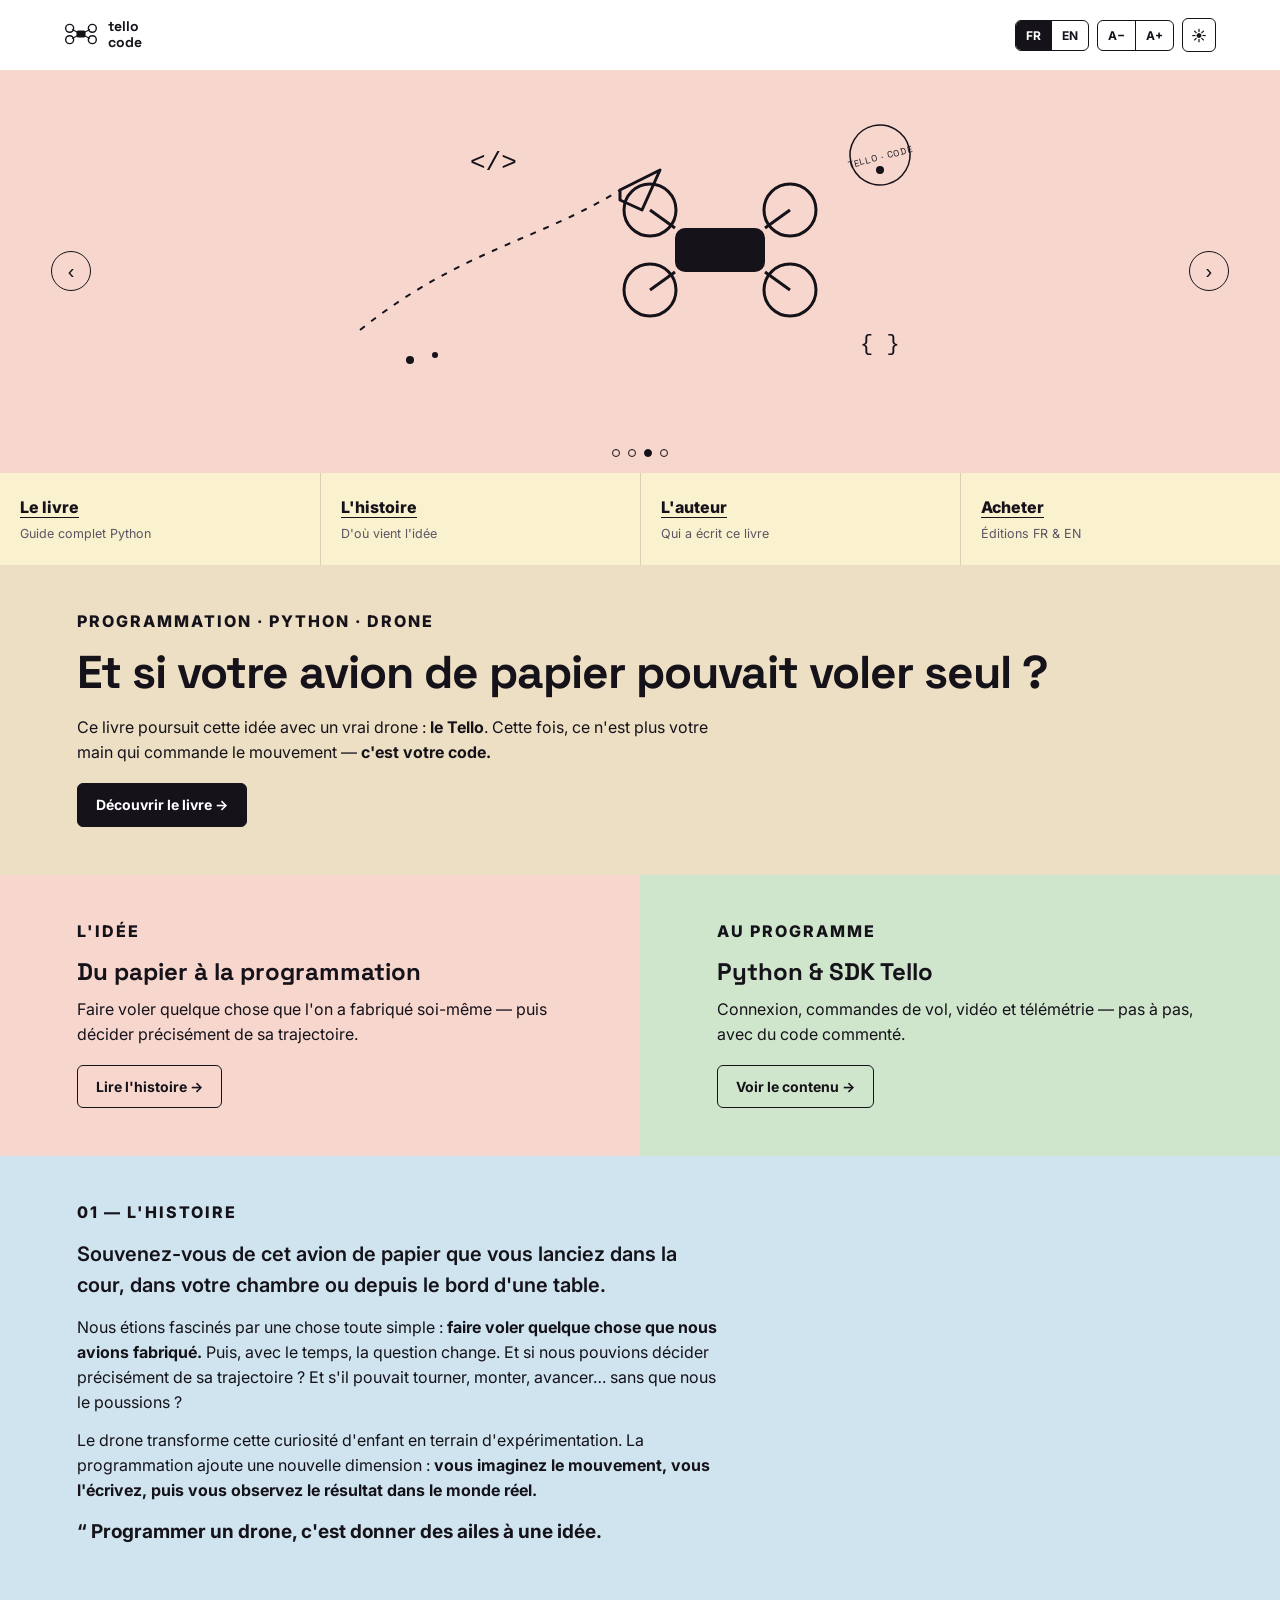
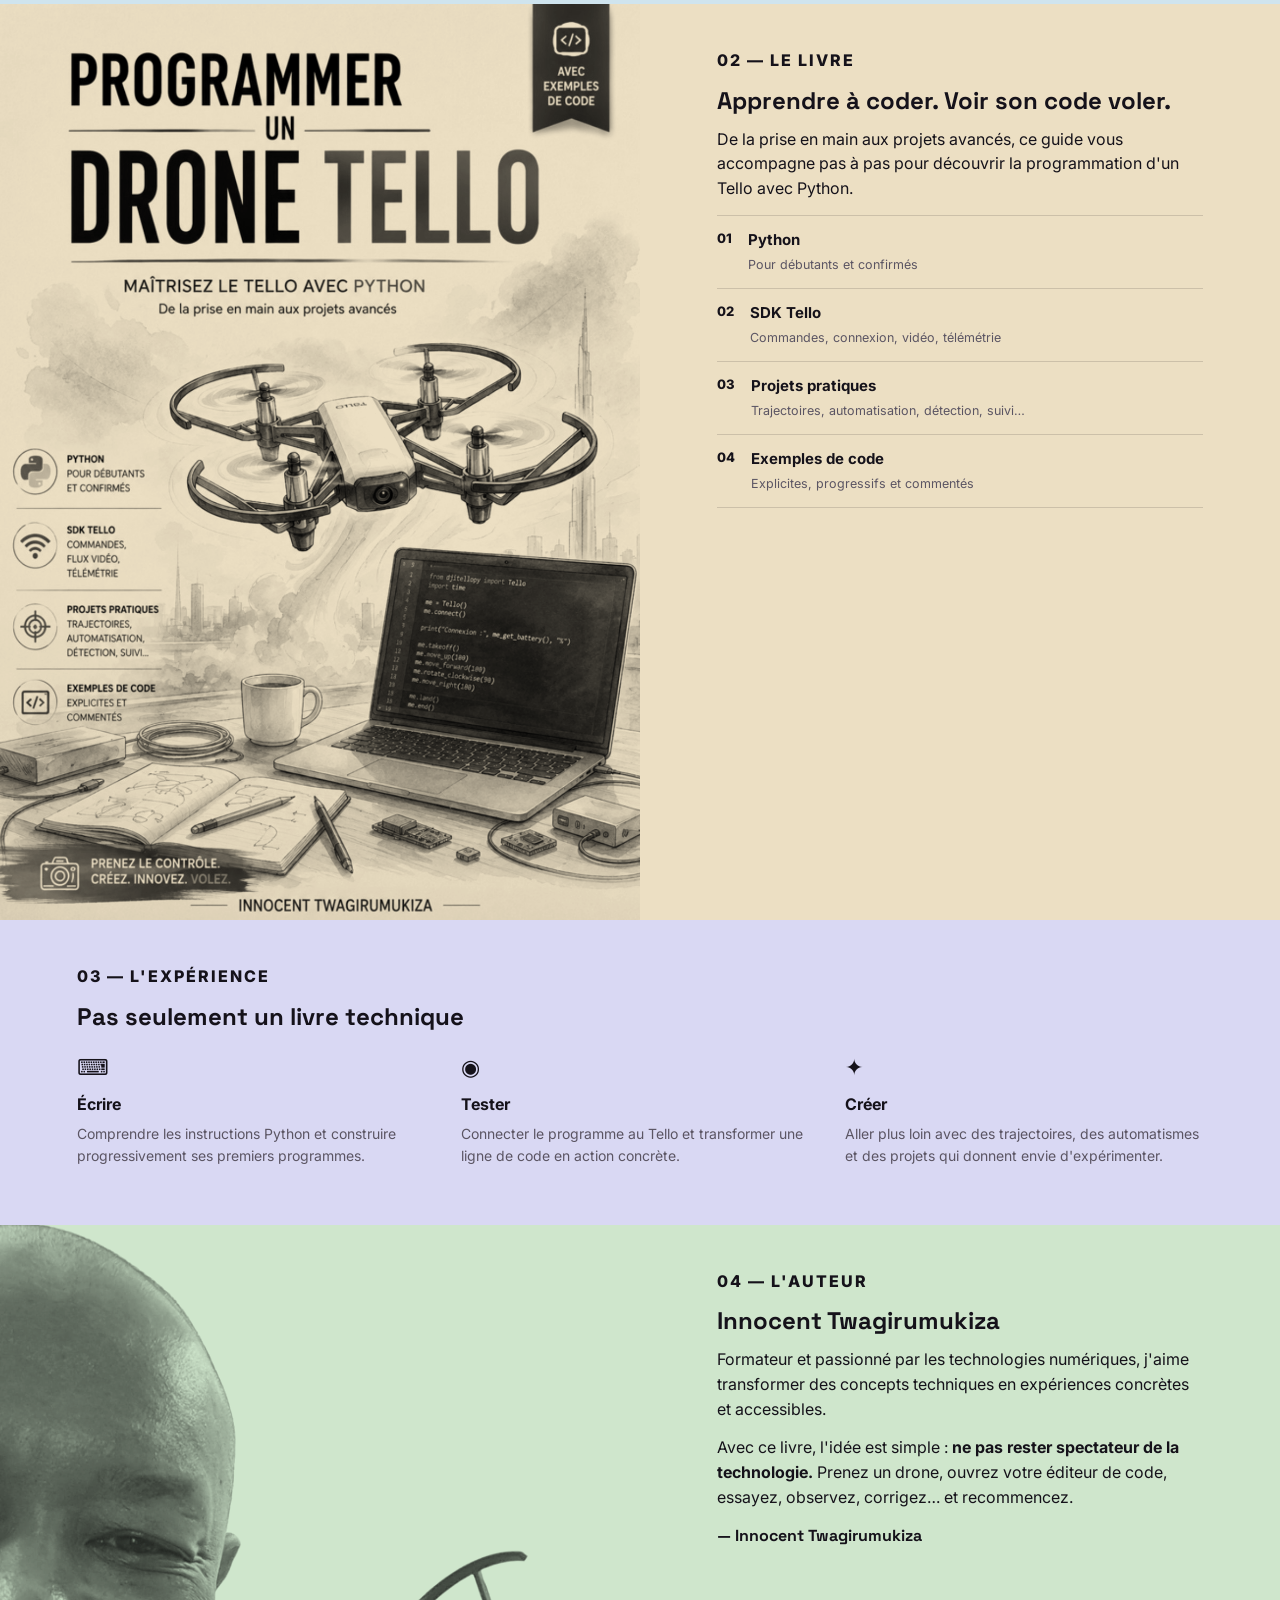
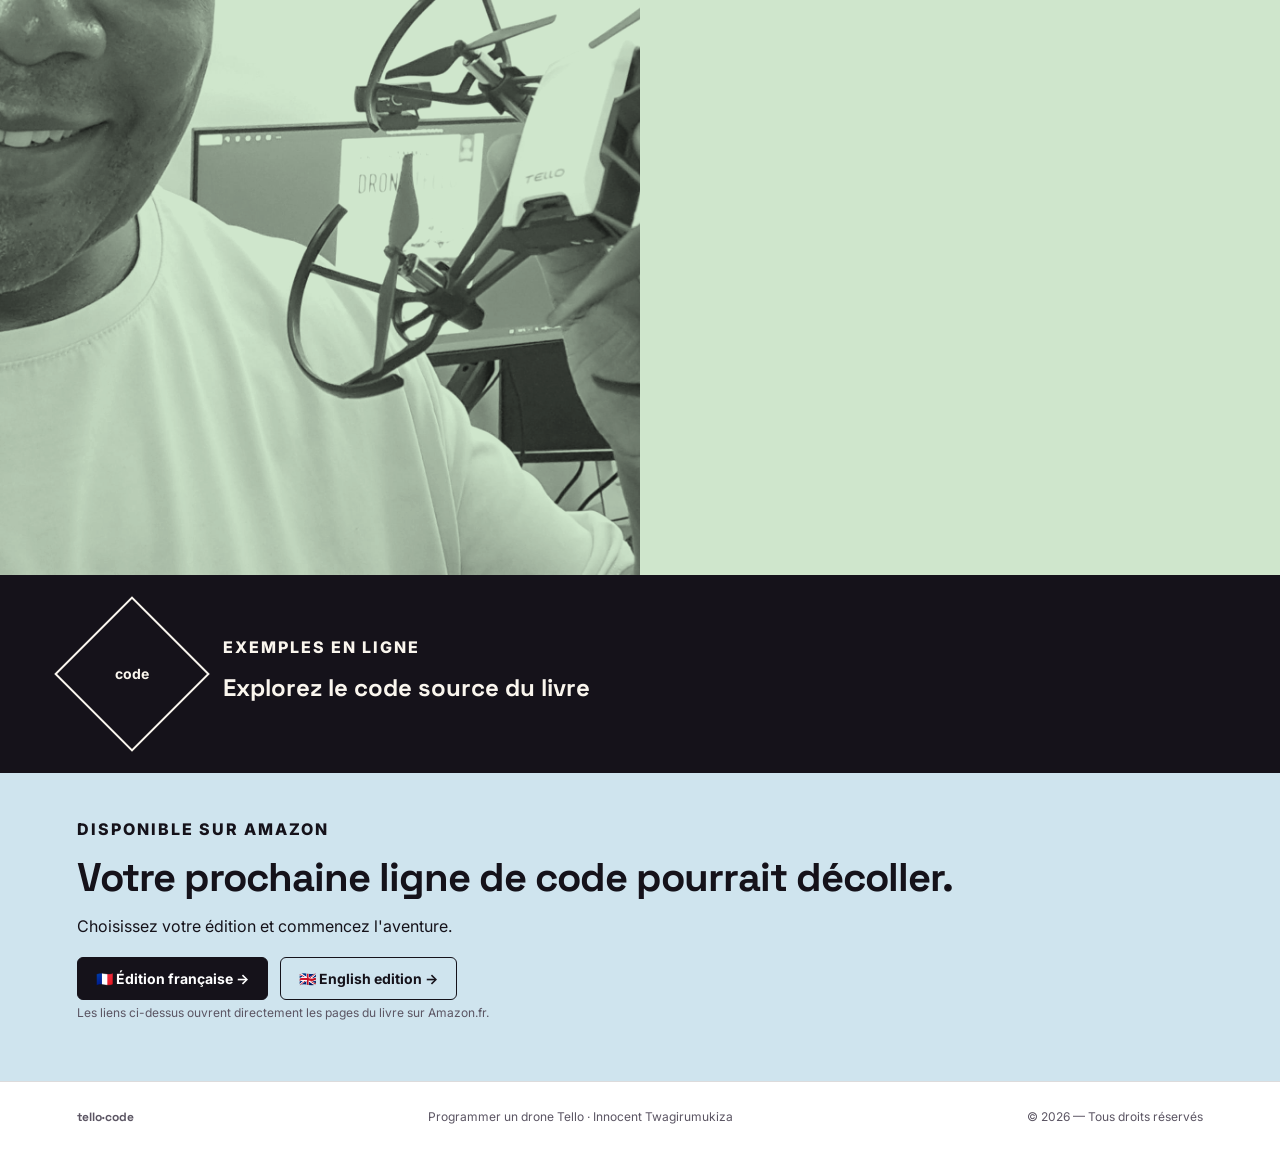
==== commit d4873059: "Add files via upload" ====
--- a/index.html
+++ b/index.html
@@ -24,13 +24,20 @@
 </head>
 <body>
   <header class="nav">
-    <a class="brand" href="#top">TELLO<span>CODE</span></a>
-    <nav>
-      <a href="#histoire"><span class="i18n-fr">L'histoire</span><span class="i18n-en">The story</span></a>
-      <a href="#livre"><span class="i18n-fr">Le livre</span><span class="i18n-en">The book</span></a>
-      <a href="#auteur"><span class="i18n-fr">L'auteur</span><span class="i18n-en">The author</span></a>
-      <a href="#acheter" class="nav-cta"><span class="i18n-fr">Acheter</span><span class="i18n-en">Buy</span></a>
-    </nav>
+    <a class="brand" href="#top">
+      <svg class="brand-mark" viewBox="0 0 60 40" width="34" height="24" aria-hidden="true">
+        <circle cx="10" cy="10" r="7" fill="none" stroke="currentColor" stroke-width="2.5"/>
+        <circle cx="50" cy="10" r="7" fill="none" stroke="currentColor" stroke-width="2.5"/>
+        <circle cx="10" cy="30" r="7" fill="none" stroke="currentColor" stroke-width="2.5"/>
+        <circle cx="50" cy="30" r="7" fill="none" stroke="currentColor" stroke-width="2.5"/>
+        <rect x="22" y="14" width="16" height="12" rx="3" fill="currentColor"/>
+        <line x1="14" y1="12" x2="24" y2="17" stroke="currentColor" stroke-width="2"/>
+        <line x1="46" y1="12" x2="36" y2="17" stroke="currentColor" stroke-width="2"/>
+        <line x1="14" y1="28" x2="24" y2="23" stroke="currentColor" stroke-width="2"/>
+        <line x1="46" y1="28" x2="36" y2="23" stroke="currentColor" stroke-width="2"/>
+      </svg>
+      <span class="brand-word">tello<br>code</span>
+    </a>
     <div class="toolbar" role="group" aria-label="Préférences d'affichage">
       <div class="tb-group lang-switch">
         <button type="button" class="tb-btn lang-btn" data-lang-btn="fr" aria-pressed="true">FR</button>
@@ -41,287 +48,213 @@
         <button type="button" class="tb-btn" id="fs-inc" aria-label="Augmenter la taille du texte">A+</button>
       </div>
       <button type="button" class="tb-btn theme-btn" id="theme-toggle" aria-label="Changer de thème">
-        <span class="theme-icon-light">☀️</span><span class="theme-icon-dark">🌙</span>
+        <span class="theme-icon-light">☀</span><span class="theme-icon-dark">☾</span>
       </button>
     </div>
   </header>
 
   <main id="top">
-    <section class="hero">
-      <div class="hero-blob"></div>
-      <div class="hero-copy">
-        <p class="eyebrow">
-          <span class="i18n-fr">PROGRAMMATION · PYTHON · DRONE</span>
-          <span class="i18n-en">PROGRAMMING · PYTHON · DRONE</span>
-        </p>
-        <h1 class="i18n-fr">Et si votre<br><span class="accent">avion de papier</span><br>pouvait voler seul ?</h1>
-        <h1 class="i18n-en">What if your<br><span class="accent">paper airplane</span><br>could fly on its own?</h1>
-
-        <p class="lead i18n-fr">
-          On a tous, un jour, plié une feuille de papier et lancé un avion dans les airs.
-          Quelques secondes de vol… puis l'envie de recommencer, de modifier l'aile,
-          de le faire aller plus loin.
-        </p>
-        <p class="lead i18n-en">
-          We've all folded a sheet of paper one day and thrown a plane into the air.
-          A few seconds of flight… then the urge to try again, tweak the wing,
-          make it go further.
-        </p>
-        <p class="lead i18n-fr">
-          Ce livre poursuit cette idée avec un vrai drone : <strong>le Tello</strong>.
-          Cette fois, ce n'est plus votre main qui commande le mouvement : <strong>c'est votre code.</strong>
-        </p>
-        <p class="lead i18n-en">
-          This book carries that idea further with a real drone: <strong>the Tello</strong>.
-          This time, it's not your hand commanding the movement — <strong>it's your code.</strong>
-        </p>
-
-        <div class="hero-actions">
-          <a class="btn btn-primary i18n-fr" href="#acheter">Découvrir le livre <span>→</span></a>
-          <a class="btn btn-primary i18n-en" href="#acheter">Discover the book <span>→</span></a>
-          <a class="btn btn-ghost i18n-fr" href="#histoire">Commencer l'histoire</a>
-          <a class="btn btn-ghost i18n-en" href="#histoire">Start the story</a>
-        </div>
-
-        <div class="trust-row i18n-fr">
-          <span>🐍 Python</span>
-          <span>✈️ Tello</span>
-          <span>💻 Exemples de code</span>
-          <span>🚀 Projets pratiques</span>
-        </div>
-        <div class="trust-row i18n-en">
-          <span>🐍 Python</span>
-          <span>✈️ Tello</span>
-          <span>💻 Code examples</span>
-          <span>🚀 Hands-on projects</span>
-        </div>
-      </div>
-      <div class="hero-book">
-        <div class="glow"></div>
+
+    <!-- HERO : bande illustrée + carrousel de sections -->
+    <section class="hero-band">
+      <button type="button" class="hero-arrow prev" id="hero-prev" aria-label="Section précédente">‹</button>
+      <div class="hero-illustration" aria-hidden="true">
+        <svg viewBox="0 0 640 320" width="100%" role="img">
+          <path d="M40 230 C 140 150, 220 140, 300 90" fill="none" stroke="currentColor" stroke-width="2" stroke-dasharray="6 8"/>
+          <polygon points="300,90 340,70 322,110 300,100" fill="none" stroke="currentColor" stroke-width="3" stroke-linejoin="round"/>
+          <g transform="translate(400,150)">
+            <circle cx="-70" cy="-40" r="26" fill="none" stroke="currentColor" stroke-width="3"/>
+            <circle cx="70" cy="-40" r="26" fill="none" stroke="currentColor" stroke-width="3"/>
+            <circle cx="-70" cy="40" r="26" fill="none" stroke="currentColor" stroke-width="3"/>
+            <circle cx="70" cy="40" r="26" fill="none" stroke="currentColor" stroke-width="3"/>
+            <rect x="-45" y="-22" width="90" height="44" rx="10" fill="currentColor"/>
+            <line x1="-70" y1="-40" x2="-45" y2="-22" stroke="currentColor" stroke-width="3"/>
+            <line x1="70" y1="-40" x2="45" y2="-22" stroke="currentColor" stroke-width="3"/>
+            <line x1="-70" y1="40" x2="-45" y2="22" stroke="currentColor" stroke-width="3"/>
+            <line x1="70" y1="40" x2="45" y2="22" stroke="currentColor" stroke-width="3"/>
+          </g>
+          <text x="150" y="70" font-family="monospace" font-size="26" fill="currentColor">&lt;/&gt;</text>
+          <text x="540" y="250" font-family="monospace" font-size="22" fill="currentColor">{ }</text>
+          <circle cx="90" cy="260" r="4" fill="currentColor"/>
+          <circle cx="115" cy="255" r="3" fill="currentColor"/>
+          <circle cx="560" cy="70" r="4" fill="currentColor"/>
+          <g transform="translate(560,55) rotate(-14)">
+            <circle r="30" fill="none" stroke="currentColor" stroke-width="1.5"/>
+            <text x="0" y="5" font-family="'Space Grotesk',sans-serif" font-size="9" text-anchor="middle" fill="currentColor" letter-spacing="1">TELLO · CODE</text>
+          </g>
+        </svg>
+      </div>
+      <button type="button" class="hero-arrow next" id="hero-next" aria-label="Section suivante">›</button>
+      <div class="hero-dots" id="hero-dots">
+        <button type="button" class="dot" data-target="livre" aria-label="Le livre"></button>
+        <button type="button" class="dot" data-target="histoire" aria-label="L'histoire"></button>
+        <button type="button" class="dot" data-target="auteur" aria-label="L'auteur"></button>
+        <button type="button" class="dot" data-target="acheter" aria-label="Acheter"></button>
+      </div>
+    </section>
+
+    <!-- LIGNE DE NAVIGATION RAPIDE -->
+    <nav class="quicknav">
+      <a href="#livre">
+        <span class="qn-title i18n-fr">Le livre</span><span class="qn-title i18n-en">The book</span>
+        <span class="qn-caption i18n-fr">Guide complet Python</span><span class="qn-caption i18n-en">Full Python guide</span>
+      </a>
+      <a href="#histoire">
+        <span class="qn-title i18n-fr">L'histoire</span><span class="qn-title i18n-en">The story</span>
+        <span class="qn-caption i18n-fr">D'où vient l'idée</span><span class="qn-caption i18n-en">Where the idea comes from</span>
+      </a>
+      <a href="#auteur">
+        <span class="qn-title i18n-fr">L'auteur</span><span class="qn-title i18n-en">The author</span>
+        <span class="qn-caption i18n-fr">Qui a écrit ce livre</span><span class="qn-caption i18n-en">Who wrote this book</span>
+      </a>
+      <a href="#acheter">
+        <span class="qn-title i18n-fr">Acheter</span><span class="qn-title i18n-en">Buy</span>
+        <span class="qn-caption i18n-fr">Éditions FR &amp; EN</span><span class="qn-caption i18n-en">FR &amp; EN editions</span>
+      </a>
+    </nav>
+
+    <!-- GRILLE DE BLOCS -->
+    <div class="bento">
+
+      <!-- Intro / accroche -->
+      <article class="cell wide tan">
+        <p class="eyebrow i18n-fr">PROGRAMMATION · PYTHON · DRONE</p>
+        <p class="eyebrow i18n-en">PROGRAMMING · PYTHON · DRONE</p>
+        <h1 class="i18n-fr">Et si votre avion de papier pouvait voler seul ?</h1>
+        <h1 class="i18n-en">What if your paper airplane could fly on its own?</h1>
+        <p class="i18n-fr">Ce livre poursuit cette idée avec un vrai drone : <strong>le Tello</strong>. Cette fois, ce n'est plus votre main qui commande le mouvement — <strong>c'est votre code.</strong></p>
+        <p class="i18n-en">This book carries that idea further with a real drone: <strong>the Tello</strong>. This time, it's not your hand commanding the movement — <strong>it's your code.</strong></p>
+        <a class="btn i18n-fr" href="#livre">Découvrir le livre →</a>
+        <a class="btn i18n-en" href="#livre">Discover the book →</a>
+      </article>
+
+      <!-- Teaser histoire -->
+      <article class="cell peach">
+        <p class="tag i18n-fr">L'idée</p><p class="tag i18n-en">The idea</p>
+        <h3 class="i18n-fr">Du papier à la programmation</h3>
+        <h3 class="i18n-en">From paper to programming</h3>
+        <p class="i18n-fr">Faire voler quelque chose que l'on a fabriqué soi-même — puis décider précisément de sa trajectoire.</p>
+        <p class="i18n-en">Making something you built fly — then deciding exactly where it goes.</p>
+        <a class="btn ghost i18n-fr" href="#histoire">Lire l'histoire →</a>
+        <a class="btn ghost i18n-en" href="#histoire">Read the story →</a>
+      </article>
+
+      <!-- Teaser SDK -->
+      <article class="cell sage">
+        <p class="tag i18n-fr">Au programme</p><p class="tag i18n-en">Inside the book</p>
+        <h3 class="i18n-fr">Python &amp; SDK Tello</h3>
+        <h3 class="i18n-en">Python &amp; Tello SDK</h3>
+        <p class="i18n-fr">Connexion, commandes de vol, vidéo et télémétrie — pas à pas, avec du code commenté.</p>
+        <p class="i18n-en">Connection, flight commands, video and telemetry — step by step, with commented code.</p>
+        <a class="btn ghost i18n-fr" href="#livre">Voir le contenu →</a>
+        <a class="btn ghost i18n-en" href="#livre">See what's inside →</a>
+      </article>
+
+      <!-- Histoire complète -->
+      <article class="cell wide sky" id="histoire">
+        <p class="tag i18n-fr">01 — L'histoire</p><p class="tag i18n-en">01 — The story</p>
+        <div class="i18n-fr">
+          <p class="big">Souvenez-vous de cet avion de papier que vous lanciez dans la cour, dans votre chambre ou depuis le bord d'une table.</p>
+          <p>Nous étions fascinés par une chose toute simple : <strong>faire voler quelque chose que nous avions fabriqué.</strong> Puis, avec le temps, la question change. Et si nous pouvions décider précisément de sa trajectoire ? Et s'il pouvait tourner, monter, avancer… sans que nous le poussions ?</p>
+          <p>Le drone transforme cette curiosité d'enfant en terrain d'expérimentation. La programmation ajoute une nouvelle dimension : <strong>vous imaginez le mouvement, vous l'écrivez, puis vous observez le résultat dans le monde réel.</strong></p>
+          <p class="quote">“ Programmer un drone, c'est donner des ailes à une idée.</p>
+        </div>
+        <div class="i18n-en">
+          <p class="big">Remember that paper plane you launched in the yard, in your bedroom, or off the edge of a table.</p>
+          <p>We were fascinated by one simple thing: <strong>making something we'd built fly.</strong> Then, over time, the question changes. What if we could decide its exact path? What if it could turn, climb, move forward… without us pushing it?</p>
+          <p>The drone turns that childhood curiosity into a playground for experimenting. Programming adds a new dimension: <strong>you imagine the movement, you write it, then you watch the result play out in the real world.</strong></p>
+          <p class="quote">“ Programming a drone means giving wings to an idea.</p>
+        </div>
+      </article>
+
+      <!-- Le livre : visuel + contenu -->
+      <figure class="cell photo tint-tan">
         <img src="assets/couverture-tello.jpg" alt="Couverture du livre Programmer un drone Tello">
-        <div class="book-caption i18n-fr">MAÎTRISEZ LE TELLO AVEC PYTHON</div>
-        <div class="book-caption i18n-en">MASTER THE TELLO WITH PYTHON</div>
-      </div>
-    </section>
-
-    <section class="story section" id="histoire">
-      <div class="section-label i18n-fr">01 — L'IDÉE</div>
-      <div class="section-label i18n-en">01 — THE IDEA</div>
-      <div class="story-grid">
+      </figure>
+      <article class="cell tan" id="livre">
+        <p class="tag i18n-fr">02 — Le livre</p><p class="tag i18n-en">02 — The book</p>
+        <h3 class="i18n-fr">Apprendre à coder. Voir son code voler.</h3>
+        <h3 class="i18n-en">Learn to code. Watch your code fly.</h3>
+        <p class="i18n-fr">De la prise en main aux projets avancés, ce guide vous accompagne pas à pas pour découvrir la programmation d'un Tello avec Python.</p>
+        <p class="i18n-en">From your very first flight to advanced projects, this guide walks you step by step through programming a Tello with Python.</p>
+        <ul class="feature-list i18n-fr">
+          <li><b>01</b><span><strong>Python</strong><small>Pour débutants et confirmés</small></span></li>
+          <li><b>02</b><span><strong>SDK Tello</strong><small>Commandes, connexion, vidéo, télémétrie</small></span></li>
+          <li><b>03</b><span><strong>Projets pratiques</strong><small>Trajectoires, automatisation, détection, suivi…</small></span></li>
+          <li><b>04</b><span><strong>Exemples de code</strong><small>Explicites, progressifs et commentés</small></span></li>
+        </ul>
+        <ul class="feature-list i18n-en">
+          <li><b>01</b><span><strong>Python</strong><small>For beginners and experienced coders</small></span></li>
+          <li><b>02</b><span><strong>Tello SDK</strong><small>Commands, connection, video, telemetry</small></span></li>
+          <li><b>03</b><span><strong>Hands-on projects</strong><small>Flight paths, automation, detection, tracking…</small></span></li>
+          <li><b>04</b><span><strong>Code examples</strong><small>Clear, progressive and well-commented</small></span></li>
+        </ul>
+      </article>
+
+      <!-- Expérience : écrire / tester / créer -->
+      <article class="cell wide lavender">
+        <p class="tag i18n-fr">03 — L'expérience</p><p class="tag i18n-en">03 — The experience</p>
+        <h3 class="i18n-fr">Pas seulement un livre technique</h3>
+        <h3 class="i18n-en">Not just a technical book</h3>
+        <div class="triptych i18n-fr">
+          <div><span class="ti">⌨</span><strong>Écrire</strong><p>Comprendre les instructions Python et construire progressivement ses premiers programmes.</p></div>
+          <div><span class="ti">◉</span><strong>Tester</strong><p>Connecter le programme au Tello et transformer une ligne de code en action concrète.</p></div>
+          <div><span class="ti">✦</span><strong>Créer</strong><p>Aller plus loin avec des trajectoires, des automatismes et des projets qui donnent envie d'expérimenter.</p></div>
+        </div>
+        <div class="triptych i18n-en">
+          <div><span class="ti">⌨</span><strong>Write</strong><p>Understand Python instructions and progressively build your first programs.</p></div>
+          <div><span class="ti">◉</span><strong>Test</strong><p>Connect the program to the Tello and turn a line of code into a real action.</p></div>
+          <div><span class="ti">✦</span><strong>Create</strong><p>Go further with flight paths, automations and projects that make you want to experiment.</p></div>
+        </div>
+      </article>
+
+      <!-- Auteur -->
+      <figure class="cell photo tint-sage">
+        <img src="assets/innocent-twagirumukiza.jpg" alt="Innocent Twagirumukiza avec un drone Tello">
+      </figure>
+      <article class="cell sage" id="auteur">
+        <p class="tag i18n-fr">04 — L'auteur</p><p class="tag i18n-en">04 — The author</p>
+        <h3>Innocent Twagirumukiza</h3>
+        <p class="i18n-fr">Formateur et passionné par les technologies numériques, j'aime transformer des concepts techniques en expériences concrètes et accessibles.</p>
+        <p class="i18n-en">A trainer passionate about digital technology, I love turning technical concepts into concrete, approachable experiences.</p>
+        <p class="i18n-fr">Avec ce livre, l'idée est simple : <strong>ne pas rester spectateur de la technologie.</strong> Prenez un drone, ouvrez votre éditeur de code, essayez, observez, corrigez… et recommencez.</p>
+        <p class="i18n-en">With this book, the idea is simple: <strong>stop watching technology from the sidelines.</strong> Take a drone, open your code editor, try, observe, fix… and try again.</p>
+        <p class="signature">— Innocent Twagirumukiza</p>
+      </article>
+
+      <!-- Code source : bloc sombre diamant -->
+      <a class="cell wide dark diamond-cell" href="https://tello-code-site-book.netlify.app/" target="_blank" rel="noopener">
+        <div class="diamond">
+          <span>code</span>
+        </div>
         <div>
-          <h2 class="i18n-fr">Du papier à<br><span class="accent">la programmation</span></h2>
-          <h2 class="i18n-en">From paper<br><span class="accent">to programming</span></h2>
-        </div>
-        <div class="story-text i18n-fr">
-          <p class="big">
-            Souvenez-vous de cet avion de papier que vous lanciez dans la cour,
-            dans votre chambre ou depuis le bord d'une table.
-          </p>
-          <p>
-            Nous étions fascinés par une chose toute simple : <strong>faire voler quelque chose que nous avions fabriqué.</strong>
-            Puis, avec le temps, la question change.
-            Et si nous pouvions décider précisément de sa trajectoire ?
-            Et s'il pouvait tourner, monter, avancer… sans que nous le poussions ?
-          </p>
-          <p>
-            Le drone transforme cette curiosité d'enfant en terrain d'expérimentation.
-            La programmation ajoute une nouvelle dimension : <strong>vous imaginez le mouvement,
-            vous l'écrivez, puis vous observez le résultat dans le monde réel.</strong>
-          </p>
-          <div class="quote">
-            <span>“</span>
-            Programmer un drone, c'est donner des ailes à une idée.
-          </div>
-        </div>
-        <div class="story-text i18n-en">
-          <p class="big">
-            Remember that paper plane you launched in the yard,
-            in your bedroom, or off the edge of a table.
-          </p>
-          <p>
-            We were fascinated by one simple thing: <strong>making something we'd built fly.</strong>
-            Then, over time, the question changes.
-            What if we could decide its exact path?
-            What if it could turn, climb, move forward… without us pushing it?
-          </p>
-          <p>
-            The drone turns that childhood curiosity into a playground for experimenting.
-            Programming adds a new dimension: <strong>you imagine the movement,
-            you write it, then you watch the result play out in the real world.</strong>
-          </p>
-          <div class="quote">
-            <span>“</span>
-            Programming a drone means giving wings to an idea.
-          </div>
-        </div>
-      </div>
-    </section>
-
-    <section class="book section" id="livre">
-      <div class="section-label i18n-fr">02 — LE LIVRE</div>
-      <div class="section-label i18n-en">02 — THE BOOK</div>
-      <div class="book-grid">
-        <div class="book-visual">
-          <img src="assets/couverture-tello.jpg" alt="Livre Programmer un drone Tello">
-        </div>
-        <div class="book-info">
-          <p class="eyebrow i18n-fr">PROGRAMMER UN DRONE TELLO</p>
-          <p class="eyebrow i18n-en">PROGRAMMING A TELLO DRONE</p>
-          <h2 class="i18n-fr">Apprendre à coder.<br><span class="accent">Voir son code voler.</span></h2>
-          <h2 class="i18n-en">Learn to code.<br><span class="accent">Watch your code fly.</span></h2>
-          <p class="i18n-fr">
-            De la prise en main aux projets avancés, ce guide vous accompagne
-            pas à pas pour découvrir la programmation d'un Tello avec Python.
-          </p>
-          <p class="i18n-en">
-            From your very first flight to advanced projects, this guide walks you
-            step by step through programming a Tello with Python.
-          </p>
-          <div class="features i18n-fr">
-            <div class="feature">
-              <b>01</b>
-              <div><strong>Python</strong><small>Pour débutants et confirmés</small></div>
-            </div>
-            <div class="feature">
-              <b>02</b>
-              <div><strong>SDK Tello</strong><small>Commandes, connexion, vidéo et télémétrie</small></div>
-            </div>
-            <div class="feature">
-              <b>03</b>
-              <div><strong>Projets pratiques</strong><small>Trajectoires, automatisation, détection, suivi…</small></div>
-            </div>
-            <div class="feature">
-              <b>04</b>
-              <div><strong>Exemples de code</strong><small>Explicites, progressifs et commentés</small></div>
-            </div>
-          </div>
-          <div class="features i18n-en">
-            <div class="feature">
-              <b>01</b>
-              <div><strong>Python</strong><small>For beginners and experienced coders</small></div>
-            </div>
-            <div class="feature">
-              <b>02</b>
-              <div><strong>Tello SDK</strong><small>Commands, connection, video and telemetry</small></div>
-            </div>
-            <div class="feature">
-              <b>03</b>
-              <div><strong>Hands-on projects</strong><small>Flight paths, automation, detection, tracking…</small></div>
-            </div>
-            <div class="feature">
-              <b>04</b>
-              <div><strong>Code examples</strong><small>Clear, progressive and well-commented</small></div>
-            </div>
-          </div>
-        </div>
-      </div>
-    </section>
-
-    <section class="experience section">
-      <div class="section-label i18n-fr">03 — L'EXPÉRIENCE</div>
-      <div class="section-label i18n-en">03 — THE EXPERIENCE</div>
-      <div class="experience-head i18n-fr">
-        <h2>Pas seulement<br><span class="accent">un livre technique.</span></h2>
-        <p>
-          L'objectif est de créer un pont entre trois mondes :
-          la curiosité, le code et le mouvement.
-        </p>
-      </div>
-      <div class="experience-head i18n-en">
-        <h2>Not just<br><span class="accent">a technical book.</span></h2>
-        <p>
-          The goal is to build a bridge between three worlds:
-          curiosity, code and movement.
-        </p>
-      </div>
-      <div class="cards i18n-fr">
-        <article class="card">
-          <div class="card-icon">⌨</div>
-          <h3>Écrire</h3>
-          <p>Comprendre les instructions Python et construire progressivement ses premiers programmes.</p>
-        </article>
-        <article class="card">
-          <div class="card-icon">◉</div>
-          <h3>Tester</h3>
-          <p>Connecter le programme au Tello et transformer une ligne de code en action concrète.</p>
-        </article>
-        <article class="card">
-          <div class="card-icon">✦</div>
-          <h3>Créer</h3>
-          <p>Aller plus loin avec des trajectoires, des automatismes et des projets qui donnent envie d'expérimenter.</p>
-        </article>
-      </div>
-      <div class="cards i18n-en">
-        <article class="card">
-          <div class="card-icon">⌨</div>
-          <h3>Write</h3>
-          <p>Understand Python instructions and progressively build your first programs.</p>
-        </article>
-        <article class="card">
-          <div class="card-icon">◉</div>
-          <h3>Test</h3>
-          <p>Connect the program to the Tello and turn a line of code into a real action.</p>
-        </article>
-        <article class="card">
-          <div class="card-icon">✦</div>
-          <h3>Create</h3>
-          <p>Go further with flight paths, automations and projects that make you want to experiment.</p>
-        </article>
-      </div>
-    </section>
-
-    <section class="author section" id="auteur">
-      <div class="author-photo">
-        <img src="assets/innocent-twagirumukiza.jpg" alt="Innocent Twagirumukiza avec un drone Tello">
-      </div>
-      <div class="author-copy">
-        <div class="section-label i18n-fr">04 — L'AUTEUR</div>
-        <div class="section-label i18n-en">04 — THE AUTHOR</div>
-        <h2>Innocent<br><span class="accent">Twagirumukiza</span></h2>
-        <p class="i18n-fr">
-          Formateur et passionné par les technologies numériques, j'aime transformer
-          des concepts techniques en expériences concrètes et accessibles.
-        </p>
-        <p class="i18n-en">
-          A trainer passionate about digital technology, I love turning
-          technical concepts into concrete, approachable experiences.
-        </p>
-        <p class="i18n-fr">
-          Avec ce livre, l'idée est simple : <strong>ne pas rester spectateur de la technologie.</strong>
-          Prenez un drone, ouvrez votre éditeur de code, essayez, observez, corrigez… et recommencez.
-        </p>
-        <p class="i18n-en">
-          With this book, the idea is simple: <strong>stop watching technology from the sidelines.</strong>
-          Take a drone, open your code editor, try, observe, fix… and try again.
-        </p>
-        <p class="signature">— Innocent Twagirumukiza</p>
-      </div>
-    </section>
-
-    <section class="cta section" id="acheter">
-      <div class="cta-inner">
+          <p class="tag i18n-fr">Exemples en ligne</p><p class="tag i18n-en">Live examples</p>
+          <h3 class="i18n-fr">Explorez le code source du livre</h3>
+          <h3 class="i18n-en">Explore the book's source code</h3>
+        </div>
+      </a>
+
+      <!-- Achat -->
+      <article class="cell wide sky" id="acheter">
         <p class="eyebrow i18n-fr">DISPONIBLE SUR AMAZON</p>
         <p class="eyebrow i18n-en">AVAILABLE ON AMAZON</p>
-        <h2 class="i18n-fr">Votre prochaine ligne de code<br><span class="accent">pourrait décoller.</span></h2>
-        <h2 class="i18n-en">Your next line of code<br><span class="accent">could take off.</span></h2>
+        <h2 class="i18n-fr">Votre prochaine ligne de code pourrait décoller.</h2>
+        <h2 class="i18n-en">Your next line of code could take off.</h2>
         <p class="i18n-fr">Choisissez votre édition et commencez l'aventure.</p>
         <p class="i18n-en">Choose your edition and start the adventure.</p>
         <div class="amazon-buttons">
-          <a class="btn btn-amazon" href="https://www.amazon.fr/dp/B0HHYSXQSV" target="_blank" rel="noopener">
-            🇫🇷 Édition française <span>→</span>
-          </a>
-          <a class="btn btn-amazon secondary" href="https://www.amazon.fr/PROGRAMMING-TELLO-DRONE-autonomous-assistant/dp/B0HHXLND46" target="_blank" rel="noopener">
-            🇬🇧 English edition <span>→</span>
-          </a>
+          <a class="btn" href="https://www.amazon.fr/dp/B0HHYSXQSV" target="_blank" rel="noopener">🇫🇷 Édition française →</a>
+          <a class="btn ghost" href="https://www.amazon.fr/PROGRAMMING-TELLO-DRONE-autonomous-assistant/dp/B0HHXLND46" target="_blank" rel="noopener">🇬🇧 English edition →</a>
         </div>
         <p class="amazon-note i18n-fr">Les liens ci-dessus ouvrent directement les pages du livre sur Amazon.fr.</p>
         <p class="amazon-note i18n-en">The links above open the book's pages directly on Amazon.fr.</p>
-      </div>
-    </section>
+      </article>
+
+    </div>
   </main>
 
   <footer>
-    <div class="footer-brand">TELLO<span>CODE</span></div>
+    <div class="footer-brand">tello<span>·</span>code</div>
     <p class="i18n-fr">Programmer un drone Tello · Innocent Twagirumukiza</p>
     <p class="i18n-en">Programming a Tello Drone · Innocent Twagirumukiza</p>
     <p>
--- a/styles.css
+++ b/styles.css
@@ -1,39 +1,32 @@
 *{box-sizing:border-box;margin:0;padding:0}
-
 :root{--fs:1}
 
 html[data-theme="light"]{
-  --bg:#fff8f0;
-  --bg-soft:#ffe9d6;
-  --surface:#ffffff;
-  --ink:#2c2140;
-  --muted:#79698f;
-  --line:#f2ddc9;
-  --coral:#ff8a73;
-  --coral2:#ff6f9c;
-  --yellow:#ffd166;
-  --mint:#a9e6cf;
-  --lavender:#9b8cf2;
-  --pill-bg:#2c2140;
-  --pill-ink:#fff8f0;
-  --shadow:rgba(44,33,64,.16);
+  --bg:#ffffff;
+  --ink:#15121a;
+  --muted:#5b5563;
+  --peach:#f6d6cd;
+  --cream:#faf1cf;
+  --tan:#ecdfc3;
+  --sage:#cfe6cc;
+  --sky:#cfe4ee;
+  --lavender:#d9d8f3;
+  --dark:#15121a;
+  --dark-ink:#faf6ee;
   color-scheme:light;
 }
 html[data-theme="dark"]{
-  --bg:#1c1729;
-  --bg-soft:#251e38;
-  --surface:#241d36;
-  --ink:#f6efe3;
-  --muted:#c6bbdc;
-  --line:#382e50;
-  --coral:#ffa08e;
-  --coral2:#ff8fb2;
-  --yellow:#ffdb85;
-  --mint:#8fdcc6;
-  --lavender:#b3a6ff;
-  --pill-bg:#ffd166;
-  --pill-ink:#211a30;
-  --shadow:rgba(0,0,0,.45);
+  --bg:#141019;
+  --ink:#f4efe6;
+  --muted:#b6adc3;
+  --peach:#4a2620;
+  --cream:#4a4020;
+  --tan:#3c331e;
+  --sage:#22392a;
+  --sky:#1c3440;
+  --lavender:#2c2a4d;
+  --dark:#f4efe6;
+  --dark-ink:#141019;
   color-scheme:dark;
 }
 
@@ -41,133 +34,124 @@
 .i18n-en{display:none}
 html[data-lang="en"] .i18n-en{display:revert}
 html[data-lang="en"] .i18n-fr{display:none}
-body{font-family:Inter,Arial,sans-serif;color:var(--ink);background:var(--bg);line-height:1.65;font-size:calc(16px * var(--fs));transition:background .25s,color .25s}
+
+body{font-family:Inter,Arial,sans-serif;color:var(--ink);background:var(--bg);line-height:1.55;font-size:calc(16px * var(--fs));transition:background .2s,color .2s}
 a{color:inherit;text-decoration:none}
 img{max-width:100%;display:block}
+ul{list-style:none}
 
-/* ---------- NAV / TOOLBAR ---------- */
-.nav{min-height:76px;padding:14px 6vw;display:flex;align-items:center;justify-content:space-between;gap:20px;flex-wrap:wrap;border-bottom:1px solid var(--line);background:color-mix(in srgb,var(--bg) 85%,transparent);backdrop-filter:blur(14px);position:sticky;top:0;z-index:20}
-.brand,.footer-brand{font-family:"Space Grotesk",sans-serif;font-weight:800;font-size:calc(22px * var(--fs));letter-spacing:-1px}
-.brand span,.footer-brand span{background:linear-gradient(100deg,var(--coral),var(--coral2));-webkit-background-clip:text;background-clip:text;color:transparent}
-.nav nav{display:flex;align-items:center;gap:26px;font-size:calc(14px * var(--fs));font-weight:600}
-.nav nav a{color:var(--muted)}
-.nav nav a:hover{color:var(--coral2)}
-.nav-cta{background:var(--pill-bg)!important;color:var(--pill-ink)!important;padding:10px 19px;border-radius:999px;box-shadow:0 8px 18px var(--shadow)}
-
-.toolbar{display:flex;align-items:center;gap:10px;flex-wrap:wrap}
-.tb-group{display:flex;align-items:center;gap:2px;background:var(--surface);border:1px solid var(--line);border-radius:999px;padding:3px}
-.tb-btn{border:none;background:transparent;color:var(--muted);font-family:inherit;font-weight:700;font-size:12px;letter-spacing:.5px;padding:7px 11px;border-radius:999px;cursor:pointer;transition:.2s}
-.tb-btn:hover{color:var(--ink)}
-.lang-btn.active{background:var(--pill-bg);color:var(--pill-ink)}
-.theme-btn{width:36px;height:36px;padding:0;display:flex;align-items:center;justify-content:center;background:var(--surface);border:1px solid var(--line);border-radius:999px;font-size:15px}
+/* ---------- NAV ---------- */
+.nav{padding:18px 5vw;display:flex;align-items:flex-start;justify-content:space-between;gap:16px;flex-wrap:wrap}
+.brand{display:flex;align-items:center;gap:10px;color:var(--ink)}
+.brand-word{font-family:"Space Grotesk",sans-serif;font-weight:700;font-size:calc(14px * var(--fs));line-height:1.15;text-transform:lowercase}
+.toolbar{display:flex;align-items:center;gap:8px;flex-wrap:wrap}
+.tb-group{display:flex;border:1.5px solid var(--ink);border-radius:6px;overflow:hidden}
+.tb-btn{border:none;background:transparent;color:var(--ink);font-family:inherit;font-weight:700;font-size:12px;padding:7px 10px;cursor:pointer}
+.tb-btn+.tb-btn{border-left:1.5px solid var(--ink)}
+.tb-btn:hover{background:var(--ink);color:var(--bg)}
+.lang-btn.active{background:var(--ink);color:var(--bg)}
+.theme-btn{width:34px;height:34px;padding:0;display:flex;align-items:center;justify-content:center;border:1.5px solid var(--ink);border-radius:6px;font-size:15px;background:transparent;color:var(--ink);cursor:pointer}
 .theme-icon-dark{display:none}
 html[data-theme="dark"] .theme-icon-light{display:none}
 html[data-theme="dark"] .theme-icon-dark{display:inline}
 
-/* ---------- HERO ---------- */
-.hero{position:relative;overflow:hidden;min-height:calc(100vh - 76px);padding:70px 7vw 60px;display:grid;grid-template-columns:1.05fr .95fr;gap:50px;align-items:center;background:linear-gradient(180deg,var(--bg) 0%,var(--bg-soft) 100%)}
-.hero-blob{position:absolute;inset:0;z-index:0;pointer-events:none;
-  background:
-    radial-gradient(340px 340px at 88% 10%, color-mix(in srgb, var(--yellow) 70%, transparent) 0%, transparent 70%),
-    radial-gradient(420px 420px at 8% 100%, color-mix(in srgb, var(--mint) 70%, transparent) 0%, transparent 70%),
-    radial-gradient(300px 300px at 55% 60%, color-mix(in srgb, var(--lavender) 25%, transparent) 0%, transparent 70%);
-}
-.hero-copy{position:relative;z-index:1}
-.eyebrow,.section-label{font-size:calc(12px * var(--fs));letter-spacing:2.5px;font-weight:800;color:var(--coral2)}
-.hero h1{font-family:"Space Grotesk",sans-serif;font-size:clamp(calc(40px * var(--fs)),6vw,calc(78px * var(--fs)));line-height:1;letter-spacing:-3px;margin:18px 0 28px}
-.accent{background:linear-gradient(100deg,var(--coral),var(--coral2) 55%,var(--yellow));-webkit-background-clip:text;background-clip:text;color:transparent}
-.lead{font-size:calc(17px * var(--fs));color:var(--muted);max-width:650px;margin-bottom:12px}
-.hero-actions{display:flex;gap:13px;margin-top:30px;flex-wrap:wrap}
-.btn{display:inline-flex;align-items:center;gap:16px;padding:14px 22px;border-radius:999px;font-weight:700;font-size:calc(14px * var(--fs));transition:.2s;cursor:pointer}
-.btn span{font-size:calc(18px * var(--fs))}
-.btn-primary{background:linear-gradient(120deg,var(--coral),var(--coral2));color:#2c1620;box-shadow:0 14px 28px var(--shadow)}
-.btn-primary:hover{transform:translateY(-2px)}
-.btn-ghost{border:1px solid var(--line);background:var(--surface);color:var(--ink)}
-.btn-ghost:hover{border-color:var(--coral2);color:var(--coral2)}
-.trust-row{display:flex;gap:15px;flex-wrap:wrap;margin-top:28px;color:var(--muted);font-size:calc(12px * var(--fs));font-weight:700}
-.hero-book{position:relative;z-index:1;display:flex;justify-content:center;align-items:center}
-.hero-book img{width:min(440px,100%);position:relative;z-index:2;border-radius:20px;box-shadow:0 30px 60px var(--shadow);transform:rotate(2deg);border:6px solid var(--surface)}
-.glow{position:absolute;width:380px;height:380px;border-radius:50%;background:radial-gradient(circle,color-mix(in srgb,var(--coral) 55%,transparent),transparent 70%);filter:blur(10px)}
-.book-caption{position:absolute;bottom:-18px;right:2%;z-index:3;background:var(--pill-bg);color:var(--pill-ink);padding:9px 16px;border-radius:999px;font-size:calc(10px * var(--fs));letter-spacing:1.5px;font-weight:800}
+/* ---------- HERO BAND ---------- */
+.hero-band{position:relative;background:var(--peach);padding:30px 8vw 46px;display:flex;align-items:center;justify-content:center;overflow:hidden}
+.hero-illustration{width:min(640px,100%);color:var(--ink)}
+.hero-arrow{position:absolute;top:50%;transform:translateY(-50%);width:40px;height:40px;border-radius:50%;border:1.5px solid var(--ink);background:transparent;color:var(--ink);font-size:20px;cursor:pointer;display:flex;align-items:center;justify-content:center;z-index:2}
+.hero-arrow.prev{left:4vw}
+.hero-arrow.next{right:4vw}
+.hero-arrow:hover{background:var(--ink);color:var(--bg)}
+.hero-dots{position:absolute;bottom:16px;left:50%;transform:translateX(-50%);display:flex;gap:8px}
+.dot{width:8px;height:8px;border-radius:50%;border:1.5px solid var(--ink);background:transparent;padding:0;cursor:pointer}
+.dot.active{background:var(--ink)}
 
-/* ---------- SECTIONS ---------- */
-.section{padding:110px 8vw}
-.section-label{margin-bottom:30px;display:block}
-.story{background:var(--surface);position:relative;overflow:hidden}
-.story::before{content:"";position:absolute;top:-140px;right:-140px;width:420px;height:420px;border-radius:50%;background:radial-gradient(circle,color-mix(in srgb,var(--mint) 65%,transparent),transparent 70%);pointer-events:none}
-.story::after{content:"";position:absolute;bottom:-160px;left:-100px;width:360px;height:360px;border-radius:50%;background:radial-gradient(circle,color-mix(in srgb,var(--yellow) 55%,transparent),transparent 70%);pointer-events:none}
-.story-grid{display:grid;grid-template-columns:1fr 1.2fr;gap:9vw;position:relative;z-index:1}
-.story h2,.book h2,.experience h2,.author h2,.cta h2{font-family:"Space Grotesk",sans-serif;font-size:clamp(calc(36px * var(--fs)),5vw,calc(58px * var(--fs)));line-height:1.05;letter-spacing:-2px}
-.story-text{color:var(--muted);font-size:calc(17px * var(--fs))}
-.story-text .big{color:var(--ink);font-size:calc(22px * var(--fs));line-height:1.45;margin-bottom:24px;font-weight:600}
-.story-text p{margin-bottom:20px}
-.story-text strong{color:var(--ink)}
-.quote{border-left:4px solid var(--coral2);padding:18px 25px;margin-top:35px;font-size:calc(21px * var(--fs));color:var(--ink);font-weight:700;background:color-mix(in srgb,var(--yellow) 18%,transparent);border-radius:0 18px 18px 0}
-.quote span{font-size:calc(46px * var(--fs));line-height:0;color:var(--coral2);vertical-align:-18px;margin-right:5px}
+/* ---------- QUICK NAV ---------- */
+.quicknav{display:grid;grid-template-columns:repeat(4,1fr);background:var(--cream)}
+.quicknav a{padding:22px 20px;border-left:1px solid color-mix(in srgb, var(--ink) 15%, transparent)}
+.quicknav a:first-child{border-left:none}
+.qn-title{display:block;font-weight:800;font-size:calc(16px * var(--fs));text-decoration:underline;text-underline-offset:4px}
+.qn-caption{display:block;color:var(--muted);font-size:calc(12.5px * var(--fs));margin-top:4px}
+.quicknav a:hover .qn-title{color:inherit;text-decoration-thickness:2px}
 
-.book{background:var(--bg-soft)}
-.book-grid{display:grid;grid-template-columns:.75fr 1.25fr;gap:8vw;align-items:center}
-.book-visual img{width:min(360px,100%);box-shadow:0 22px 45px var(--shadow);border-radius:18px;border:6px solid var(--surface)}
-.book-info>p:not(.eyebrow){color:var(--muted);max-width:620px;margin:24px 0 30px;font-size:calc(16px * var(--fs))}
-.features{border-top:1px solid var(--line)}
-.feature{display:flex;gap:22px;padding:20px 0;border-bottom:1px solid var(--line)}
-.feature b{background:linear-gradient(120deg,var(--coral),var(--coral2));-webkit-background-clip:text;background-clip:text;color:transparent;font-size:calc(13px * var(--fs));font-weight:800}
-.feature strong{display:block;font-size:calc(16px * var(--fs))}
-.feature small{color:var(--muted);display:block;margin-top:2px;font-size:calc(13px * var(--fs))}
+/* ---------- BENTO GRID ---------- */
+.bento{display:grid;grid-template-columns:1fr 1fr}
+.cell{padding:44px 6vw}
+.cell.wide{grid-column:1/-1}
+.cell h1{font-family:"Space Grotesk",sans-serif;font-weight:700;font-size:clamp(calc(30px * var(--fs)),4vw,calc(46px * var(--fs)));line-height:1.08;letter-spacing:-1px;margin:12px 0 18px}
+.cell h2{font-family:"Space Grotesk",sans-serif;font-weight:700;font-size:clamp(calc(26px * var(--fs)),3.4vw,calc(40px * var(--fs)));line-height:1.1;letter-spacing:-1px;margin:10px 0 14px}
+.cell h3{font-family:"Space Grotesk",sans-serif;font-weight:700;font-size:calc(24px * var(--fs));line-height:1.15;margin:6px 0 12px}
+.cell p{max-width:640px;font-size:calc(16px * var(--fs));margin-bottom:14px}
+.cell .big{font-size:calc(20px * var(--fs));font-weight:600}
+.cell .quote{font-weight:700;font-size:calc(19px * var(--fs));margin-top:10px}
+.eyebrow,.tag{display:block;font-size:calc(12px * var(--fs));letter-spacing:2px;font-weight:800;text-transform:uppercase;margin-bottom:10px}
 
-.experience{background:var(--surface)}
-.experience-head{display:flex;justify-content:space-between;gap:50px;align-items:end}
-.experience-head p{max-width:410px;color:var(--muted);font-size:calc(16px * var(--fs))}
-.cards{display:grid;grid-template-columns:repeat(3,1fr);gap:18px;margin-top:55px}
-.card{padding:32px;border:1px solid var(--line);border-radius:22px;background:var(--bg);transition:.25s}
-.card:hover{transform:translateY(-5px);box-shadow:0 20px 40px var(--shadow);border-color:var(--coral2)}
-.card-icon{width:50px;height:50px;display:flex;align-items:center;justify-content:center;border-radius:16px;font-size:calc(22px * var(--fs));color:#2c1620;margin-bottom:18px;background:linear-gradient(135deg,var(--yellow),var(--coral))}
-.card h3{font-family:"Space Grotesk",sans-serif;font-size:calc(22px * var(--fs))}
-.card p{color:var(--muted);margin-top:10px;font-size:calc(15px * var(--fs))}
+.peach{background:var(--peach)}
+.cream{background:var(--cream)}
+.tan{background:var(--tan)}
+.sage{background:var(--sage)}
+.sky{background:var(--sky)}
+.lavender{background:var(--lavender)}
+.dark{background:var(--dark);color:var(--dark-ink)}
+.dark .tag{color:var(--dark-ink)}
 
-.author{background:var(--bg-soft);display:grid;grid-template-columns:.75fr 1.25fr;gap:8vw;align-items:center}
-.author-photo img{width:100%;max-width:460px;border-radius:22px;box-shadow:0 22px 45px var(--shadow);border:6px solid var(--surface)}
-.author-copy p:not(.signature){max-width:650px;color:var(--muted);margin-top:22px;font-size:calc(16px * var(--fs))}
-.signature{margin-top:28px;font-family:"Space Grotesk",sans-serif;font-weight:700;background:linear-gradient(120deg,var(--coral),var(--coral2));-webkit-background-clip:text;background-clip:text;color:transparent}
+/* Buttons */
+.btn{display:inline-block;border:1.5px solid var(--ink);border-radius:6px;padding:10px 18px;font-weight:700;font-size:calc(14px * var(--fs));background:var(--ink);color:var(--bg);margin:4px 8px 4px 0}
+.btn.ghost{background:transparent;color:var(--ink)}
+.btn:hover{opacity:.8}
+.dark .btn{border-color:var(--dark-ink);background:var(--dark-ink);color:var(--dark)}
+.amazon-buttons{margin-top:10px}
+.amazon-note{font-size:calc(12px * var(--fs))!important;color:var(--muted)}
 
-.cta{padding-top:120px;padding-bottom:120px;background:linear-gradient(135deg,var(--lavender) 0%,var(--coral2) 55%,var(--yellow) 100%);color:#241732;text-align:center;position:relative;overflow:hidden}
-.cta .eyebrow{color:#2c1738;position:relative;z-index:1}
-.cta h2{margin:20px 0;position:relative;z-index:1;color:#241732}
-.cta h2 .accent{background:linear-gradient(100deg,#fff,#fff4d9);-webkit-background-clip:text;background-clip:text;color:transparent}
-.cta p:not(.eyebrow){color:#3a2542;position:relative;z-index:1;font-size:calc(16px * var(--fs))}
-.amazon-buttons{display:flex;justify-content:center;gap:13px;flex-wrap:wrap;margin-top:32px;position:relative;z-index:1}
-.btn-amazon{background:var(--pill-bg);color:var(--pill-ink);min-width:220px;justify-content:center;box-shadow:0 14px 28px rgba(0,0,0,.2)}
-.btn-amazon.secondary{background:rgba(255,255,255,.35);color:#241732;border:1px solid rgba(255,255,255,.6)}
-.amazon-note{font-size:calc(12px * var(--fs))!important;margin-top:20px!important;position:relative;z-index:1}
+/* Feature list */
+.feature-list li{display:flex;gap:16px;padding:12px 0;border-top:1px solid color-mix(in srgb, var(--ink) 15%, transparent)}
+.feature-list li:last-child{border-bottom:1px solid color-mix(in srgb, var(--ink) 15%, transparent)}
+.feature-list b{font-weight:800;font-size:calc(13px * var(--fs))}
+.feature-list strong{display:block;font-size:calc(15px * var(--fs))}
+.feature-list small{color:var(--muted);font-size:calc(12.5px * var(--fs))}
 
-footer{padding:30px 7vw;display:flex;gap:25px;align-items:center;justify-content:space-between;flex-wrap:wrap;border-top:1px solid var(--line);font-size:calc(12px * var(--fs));color:var(--muted);background:var(--bg)}
+/* Triptych (écrire / tester / créer) */
+.triptych{display:grid;grid-template-columns:repeat(3,1fr);gap:26px;margin-top:20px}
+.triptych .ti{font-size:22px;display:block;margin-bottom:8px}
+.triptych strong{display:block;font-size:calc(16px * var(--fs));margin-bottom:6px}
+.triptych p{font-size:calc(14px * var(--fs));color:var(--muted)}
+
+/* Photo cells with duotone tint */
+.cell.photo{padding:0;position:relative;min-height:320px;overflow:hidden}
+.cell.photo img{width:100%;height:100%;object-fit:cover;filter:grayscale(1) contrast(1.05)}
+.cell.photo::after{content:"";position:absolute;inset:0;mix-blend-mode:multiply}
+.tint-tan::after{background:var(--tan)}
+.tint-sage::after{background:var(--sage)}
+
+/* Diamond / code link cell */
+.diamond-cell{display:flex;align-items:center;gap:36px;flex-wrap:wrap}
+.diamond{width:110px;height:110px;border:2px solid var(--dark-ink);transform:rotate(45deg);display:flex;align-items:center;justify-content:center;flex-shrink:0}
+.diamond span{transform:rotate(-45deg);font-weight:700;font-size:14px}
+.diamond-cell:hover .diamond{background:var(--dark-ink);color:var(--dark)}
+
+.signature{font-family:"Space Grotesk",sans-serif;font-weight:700}
+
+/* ---------- FOOTER ---------- */
+footer{padding:26px 6vw;display:flex;gap:20px;align-items:center;justify-content:space-between;flex-wrap:wrap;font-size:calc(12px * var(--fs));color:var(--muted);border-top:1px solid color-mix(in srgb, var(--ink) 15%, transparent)}
+.footer-brand{font-family:"Space Grotesk",sans-serif;font-weight:800;text-transform:lowercase}
 
 /* ---------- RESPONSIVE ---------- */
 @media(max-width:900px){
-  .hero,.book-grid,.author,.story-grid{grid-template-columns:1fr}
-  .hero{padding-top:20px}
-  .hero-book{margin-top:20px}
-  .story-grid{gap:40px}
-  .cards{grid-template-columns:1fr}
-  .experience-head{display:block}
-  .experience-head p{margin-top:20px}
-  .nav nav a:not(.nav-cta){display:none}
-  .section{padding:80px 7vw}
+  .bento{grid-template-columns:1fr}
+  .cell.wide{grid-column:auto}
+  .quicknav{grid-template-columns:repeat(2,1fr)}
+  .quicknav a:nth-child(3){border-left:none}
+  .triptych{grid-template-columns:1fr}
 }
-@media(max-width:640px){
-  .nav{padding:12px 5vw;gap:10px}
-  .toolbar{order:3;width:100%;justify-content:center}
-  .hero h1{letter-spacing:-1.5px}
-  .hero{padding-left:6vw;padding-right:6vw}
-  .trust-row{display:none}
-  .section{padding:70px 6vw}
-  .btn{width:100%;justify-content:center}
-  .amazon-buttons{width:100%}
-  .amazon-buttons .btn{min-width:0}
+@media(max-width:560px){
+  .nav{padding:14px 5vw}
+  .hero-band{padding:22px 6vw 40px}
+  .hero-arrow{width:32px;height:32px;font-size:16px}
+  .cell{padding:34px 6vw}
+  .diamond-cell{gap:20px}
+  .diamond{width:84px;height:84px}
 }
 
-/* fallback if browser lacks color-mix support: keep solid pastel backgrounds */
 @supports not (background: color-mix(in srgb, red, blue)){
-  .hero-blob{background:none}
-  .story::before,.story::after{background:none}
+  .quicknav a, .feature-list li{border-color:currentColor}
 }
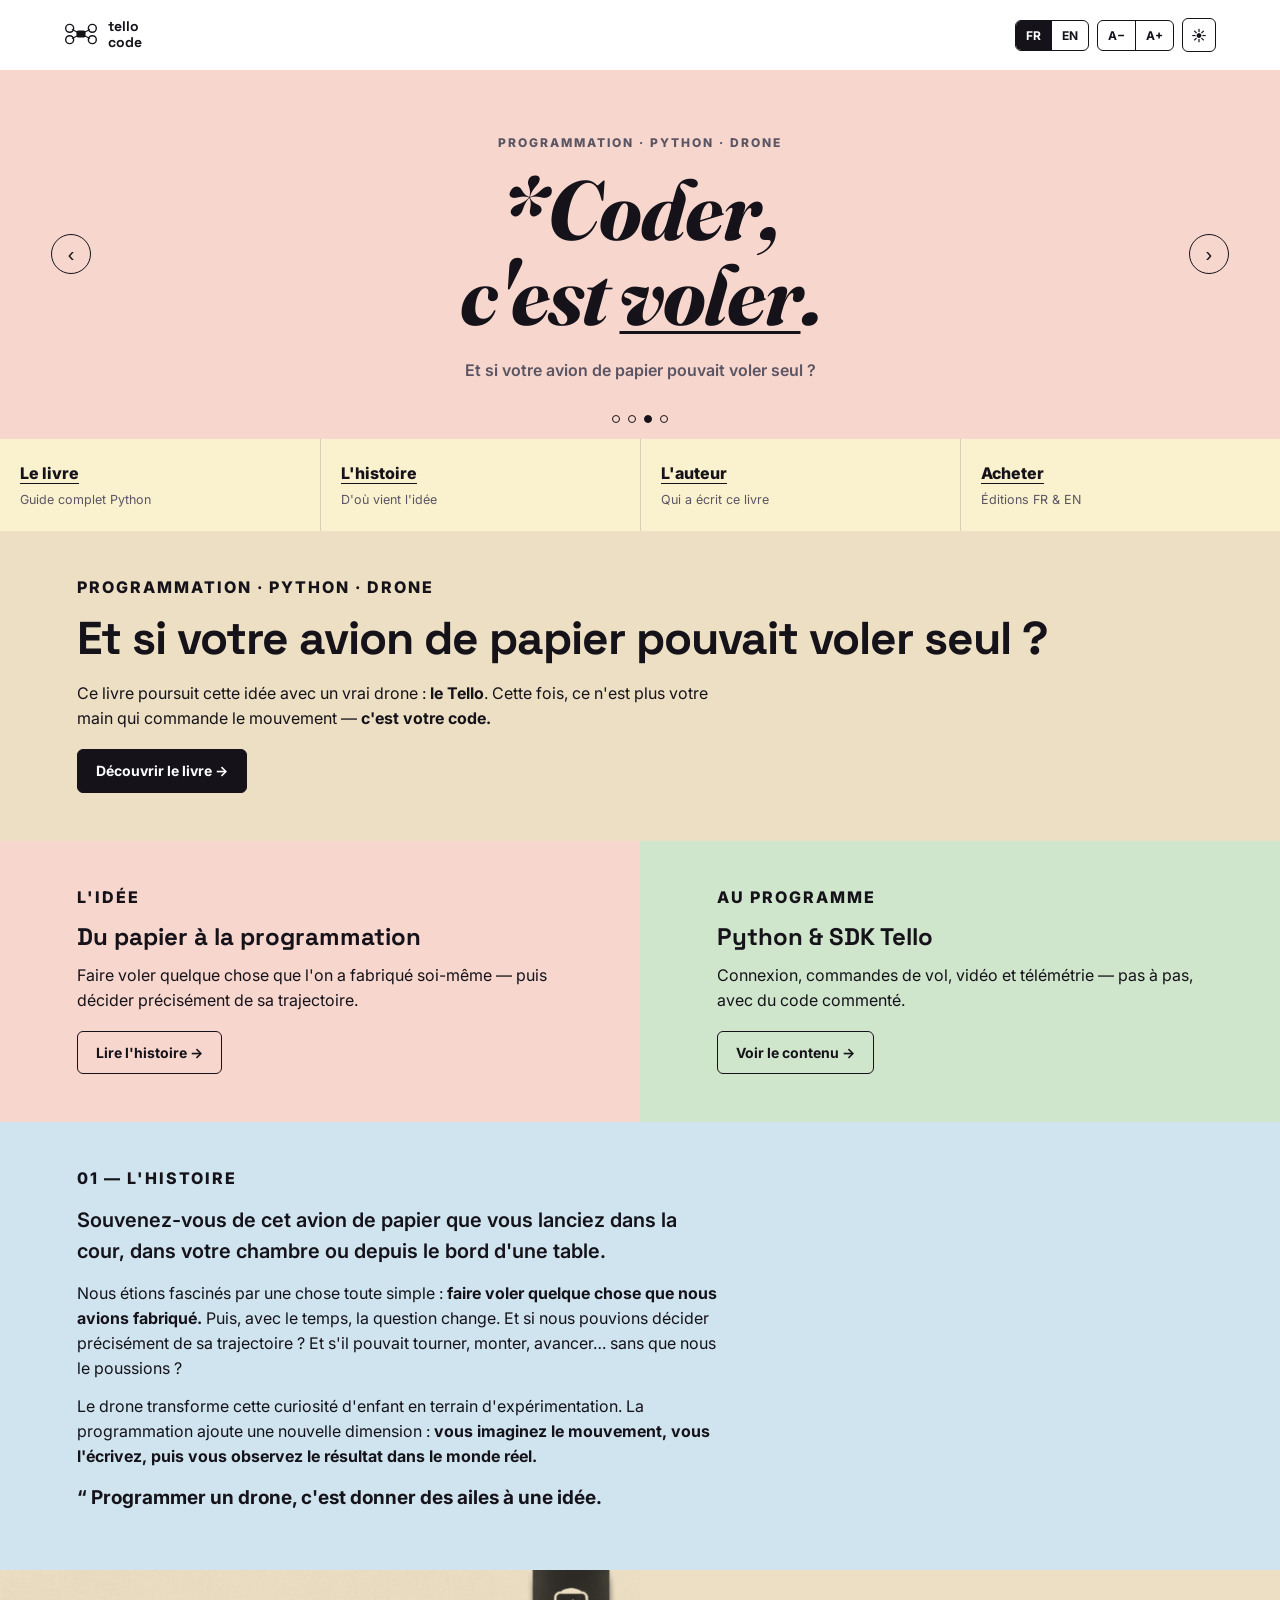
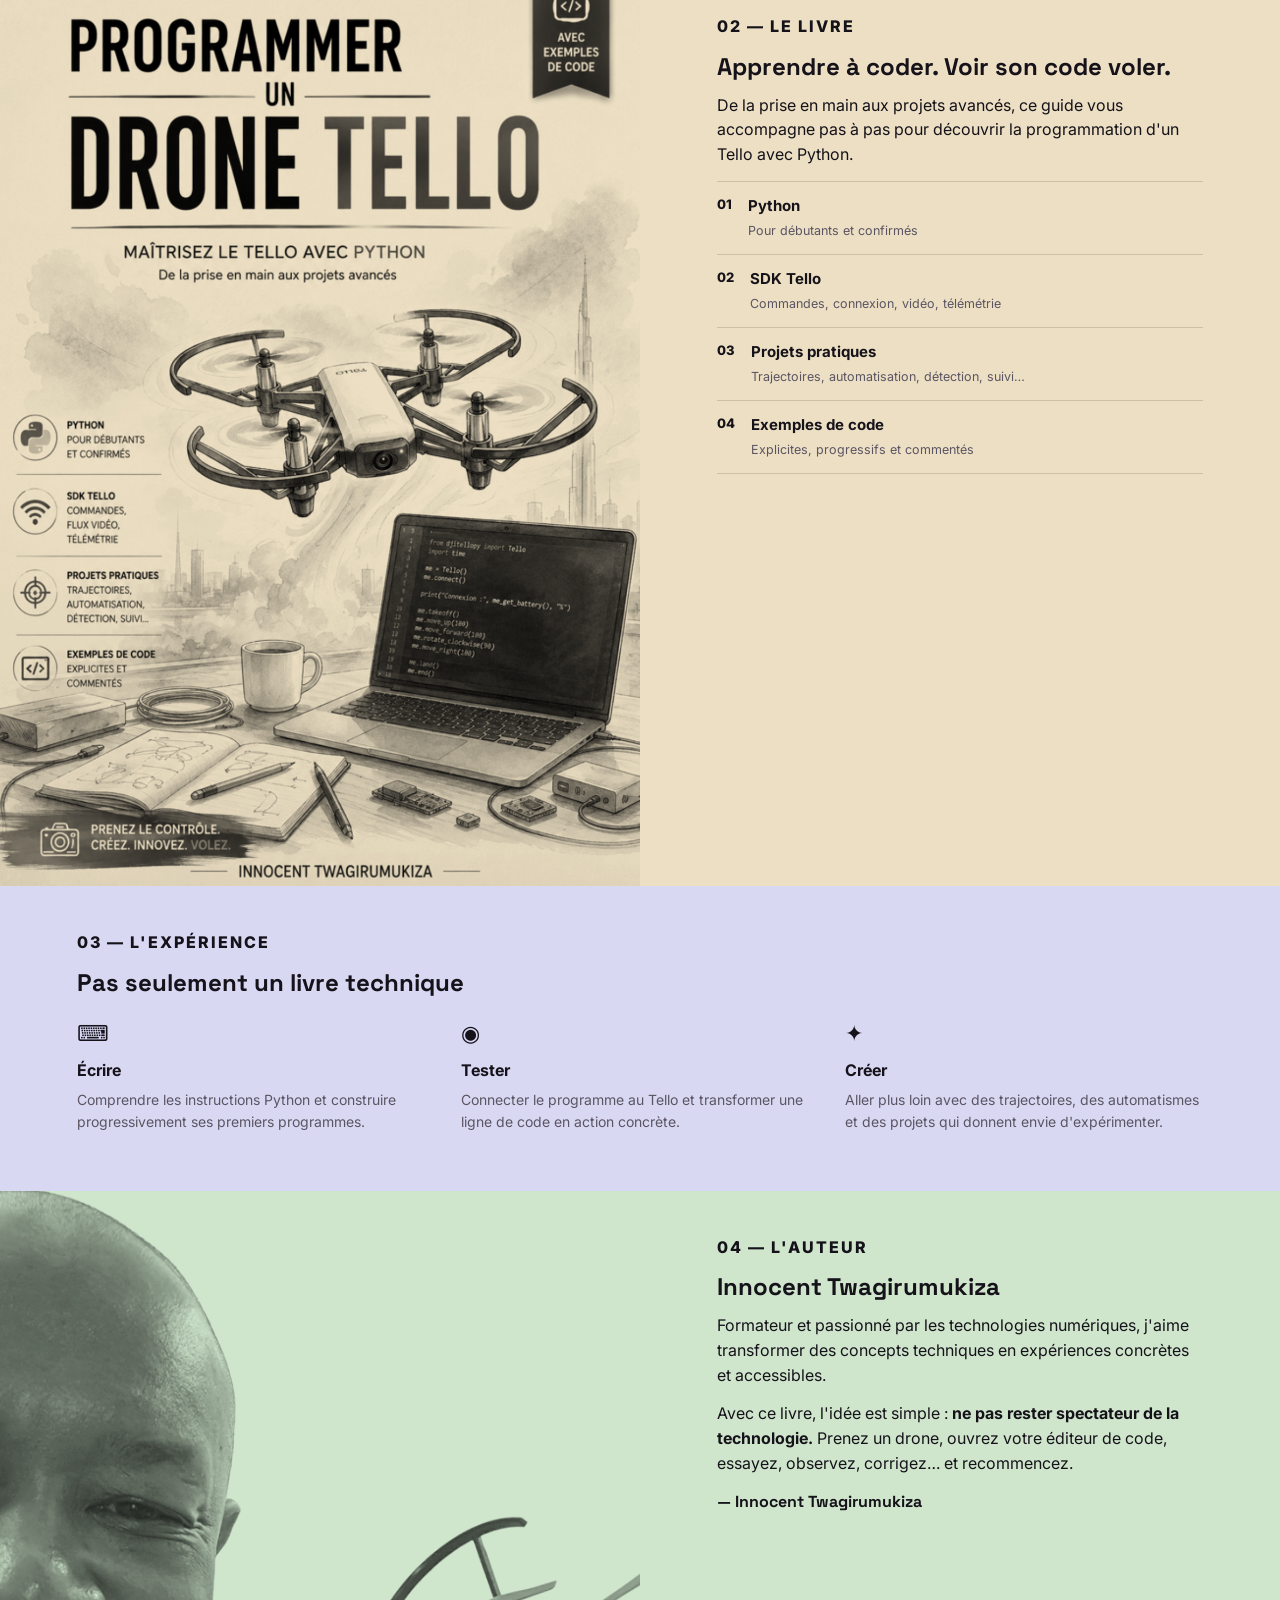
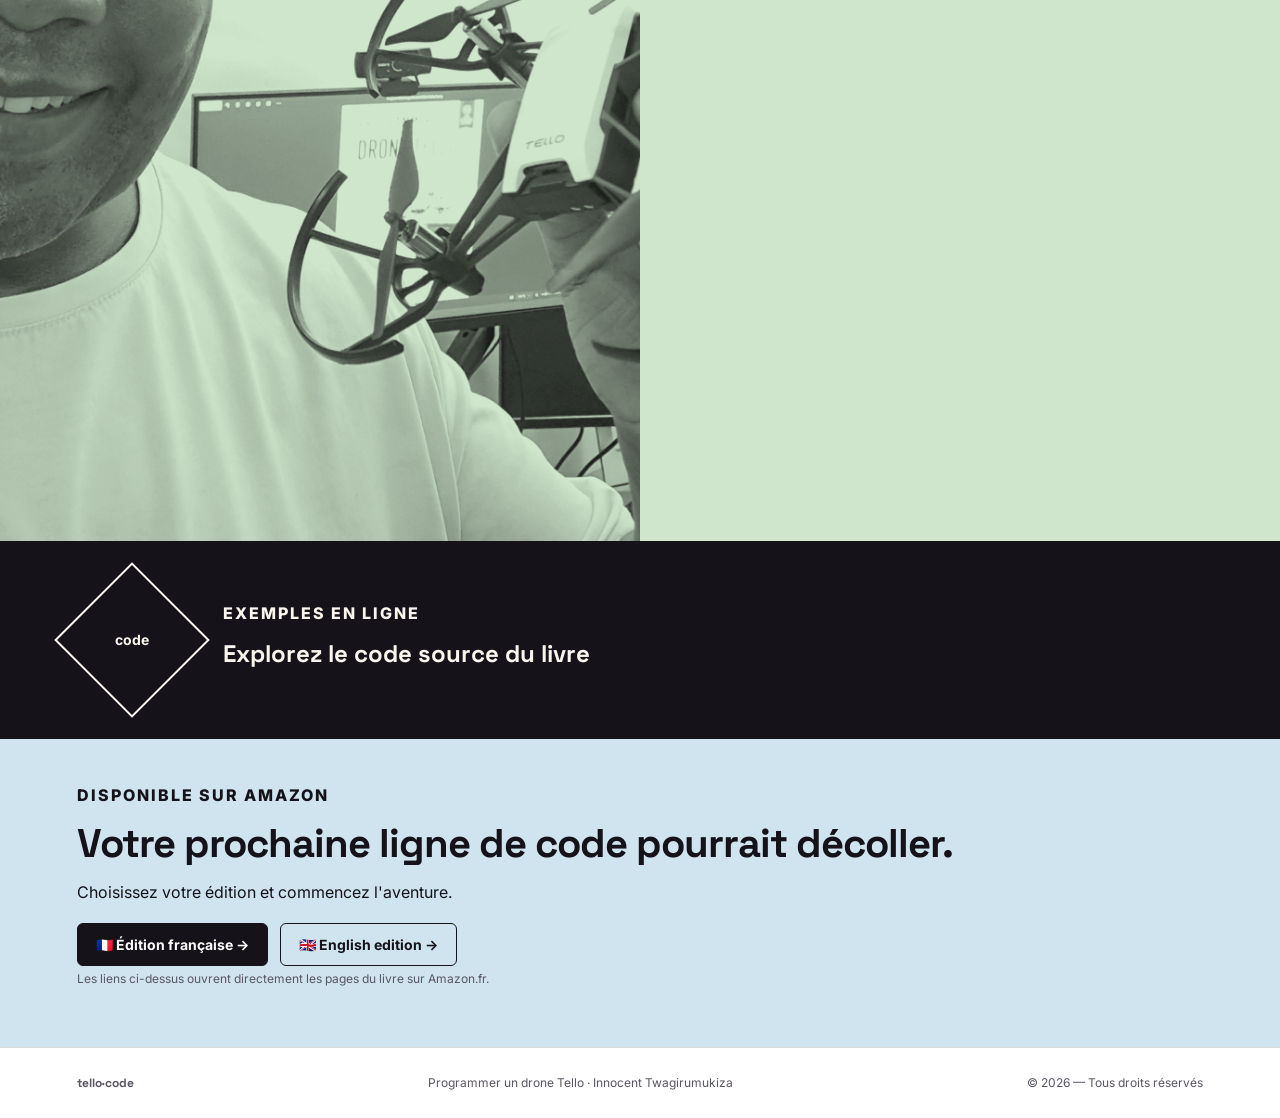
==== commit cd8e4180: "Add files via upload" ====
--- a/index.html
+++ b/index.html
@@ -8,7 +8,7 @@
   <title>Programmer un drone Tello | Innocent Twagirumukiza</title>
   <link rel="preconnect" href="https://fonts.googleapis.com">
   <link rel="preconnect" href="https://fonts.gstatic.com" crossorigin>
-  <link href="https://fonts.googleapis.com/css2?family=Inter:wght@400;500;600;700;800&family=Space+Grotesk:wght@500;600;700&display=swap" rel="stylesheet">
+  <link href="https://fonts.googleapis.com/css2?family=Inter:wght@400;500;600;700;800&family=Space+Grotesk:wght@500;600;700&family=Fraunces:ital,wght@0,600;0,700;1,600&display=swap" rel="stylesheet">
   <link rel="stylesheet" href="styles.css">
   <script>
     (function(){
@@ -55,34 +55,16 @@
 
   <main id="top">
 
-    <!-- HERO : bande illustrée + carrousel de sections -->
+    <!-- HERO : slogan + carrousel de sections -->
     <section class="hero-band">
       <button type="button" class="hero-arrow prev" id="hero-prev" aria-label="Section précédente">‹</button>
-      <div class="hero-illustration" aria-hidden="true">
-        <svg viewBox="0 0 640 320" width="100%" role="img">
-          <path d="M40 230 C 140 150, 220 140, 300 90" fill="none" stroke="currentColor" stroke-width="2" stroke-dasharray="6 8"/>
-          <polygon points="300,90 340,70 322,110 300,100" fill="none" stroke="currentColor" stroke-width="3" stroke-linejoin="round"/>
-          <g transform="translate(400,150)">
-            <circle cx="-70" cy="-40" r="26" fill="none" stroke="currentColor" stroke-width="3"/>
-            <circle cx="70" cy="-40" r="26" fill="none" stroke="currentColor" stroke-width="3"/>
-            <circle cx="-70" cy="40" r="26" fill="none" stroke="currentColor" stroke-width="3"/>
-            <circle cx="70" cy="40" r="26" fill="none" stroke="currentColor" stroke-width="3"/>
-            <rect x="-45" y="-22" width="90" height="44" rx="10" fill="currentColor"/>
-            <line x1="-70" y1="-40" x2="-45" y2="-22" stroke="currentColor" stroke-width="3"/>
-            <line x1="70" y1="-40" x2="45" y2="-22" stroke="currentColor" stroke-width="3"/>
-            <line x1="-70" y1="40" x2="-45" y2="22" stroke="currentColor" stroke-width="3"/>
-            <line x1="70" y1="40" x2="45" y2="22" stroke="currentColor" stroke-width="3"/>
-          </g>
-          <text x="150" y="70" font-family="monospace" font-size="26" fill="currentColor">&lt;/&gt;</text>
-          <text x="540" y="250" font-family="monospace" font-size="22" fill="currentColor">{ }</text>
-          <circle cx="90" cy="260" r="4" fill="currentColor"/>
-          <circle cx="115" cy="255" r="3" fill="currentColor"/>
-          <circle cx="560" cy="70" r="4" fill="currentColor"/>
-          <g transform="translate(560,55) rotate(-14)">
-            <circle r="30" fill="none" stroke="currentColor" stroke-width="1.5"/>
-            <text x="0" y="5" font-family="'Space Grotesk',sans-serif" font-size="9" text-anchor="middle" fill="currentColor" letter-spacing="1">TELLO · CODE</text>
-          </g>
-        </svg>
+      <div class="hero-slogan">
+        <p class="eyebrow i18n-fr">PROGRAMMATION · PYTHON · DRONE</p>
+        <p class="eyebrow i18n-en">PROGRAMMING · PYTHON · DRONE</p>
+        <h1 class="slogan i18n-fr">*Coder,<br>c'est <u>voler</u>.</h1>
+        <h1 class="slogan i18n-en">*Code is<br><u>flight</u>.</h1>
+        <p class="slogan-sub i18n-fr">Et si votre avion de papier pouvait voler seul ?</p>
+        <p class="slogan-sub i18n-en">What if your paper airplane could fly on its own?</p>
       </div>
       <button type="button" class="hero-arrow next" id="hero-next" aria-label="Section suivante">›</button>
       <div class="hero-dots" id="hero-dots">
--- a/styles.css
+++ b/styles.css
@@ -56,8 +56,12 @@
 html[data-theme="dark"] .theme-icon-dark{display:inline}
 
 /* ---------- HERO BAND ---------- */
-.hero-band{position:relative;background:var(--peach);padding:30px 8vw 46px;display:flex;align-items:center;justify-content:center;overflow:hidden}
-.hero-illustration{width:min(640px,100%);color:var(--ink)}
+.hero-band{position:relative;background:var(--peach);padding:64px 9vw 56px;display:flex;align-items:center;justify-content:center;overflow:hidden;min-height:340px}
+.hero-slogan{max-width:720px;text-align:center}
+.hero-slogan .eyebrow{color:var(--muted)}
+.slogan{font-family:"Fraunces",serif;font-style:italic;font-weight:700;font-size:clamp(calc(40px * var(--fs)),7vw,calc(84px * var(--fs)));line-height:1.02;letter-spacing:-1px;margin:14px 0 20px}
+.slogan u{text-decoration-thickness:3px;text-underline-offset:6px}
+.slogan-sub{font-family:Inter,sans-serif;font-style:normal;font-weight:600;font-size:calc(16px * var(--fs));color:var(--muted)}
 .hero-arrow{position:absolute;top:50%;transform:translateY(-50%);width:40px;height:40px;border-radius:50%;border:1.5px solid var(--ink);background:transparent;color:var(--ink);font-size:20px;cursor:pointer;display:flex;align-items:center;justify-content:center;z-index:2}
 .hero-arrow.prev{left:4vw}
 .hero-arrow.next{right:4vw}
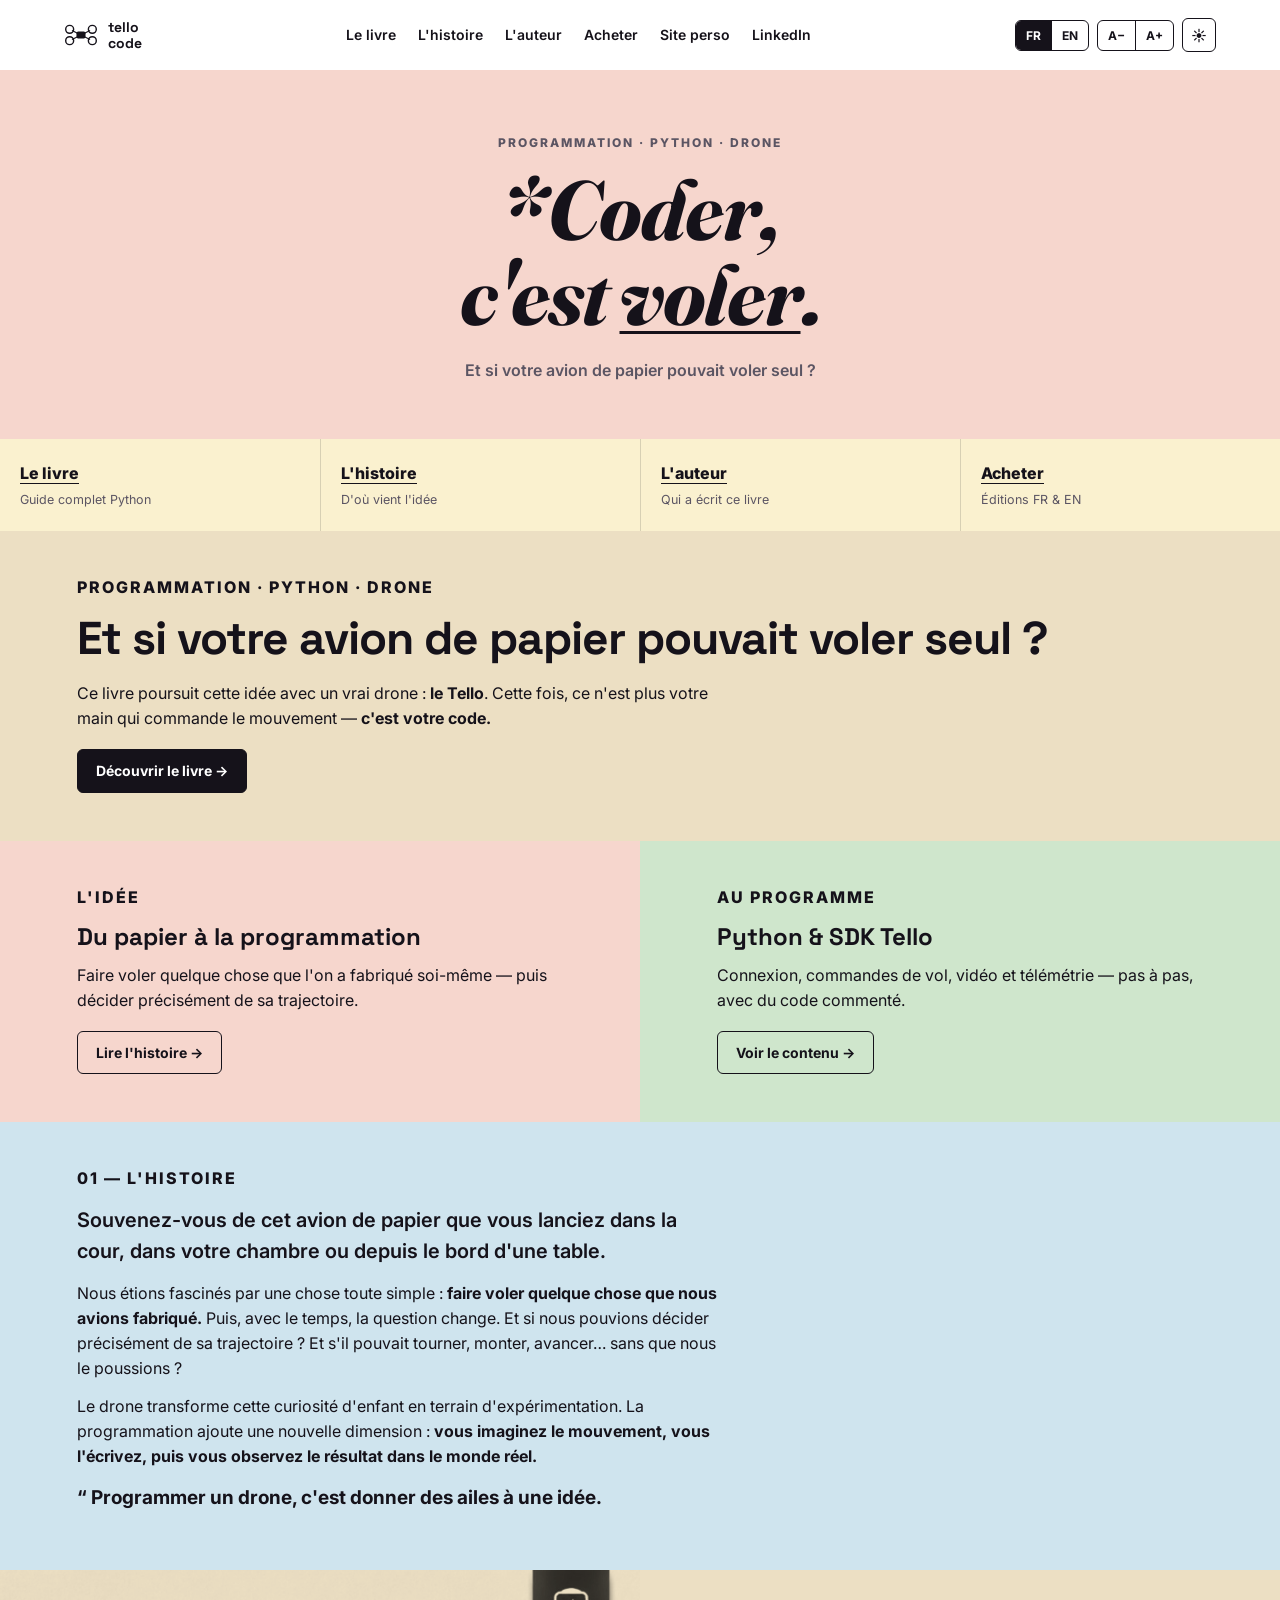
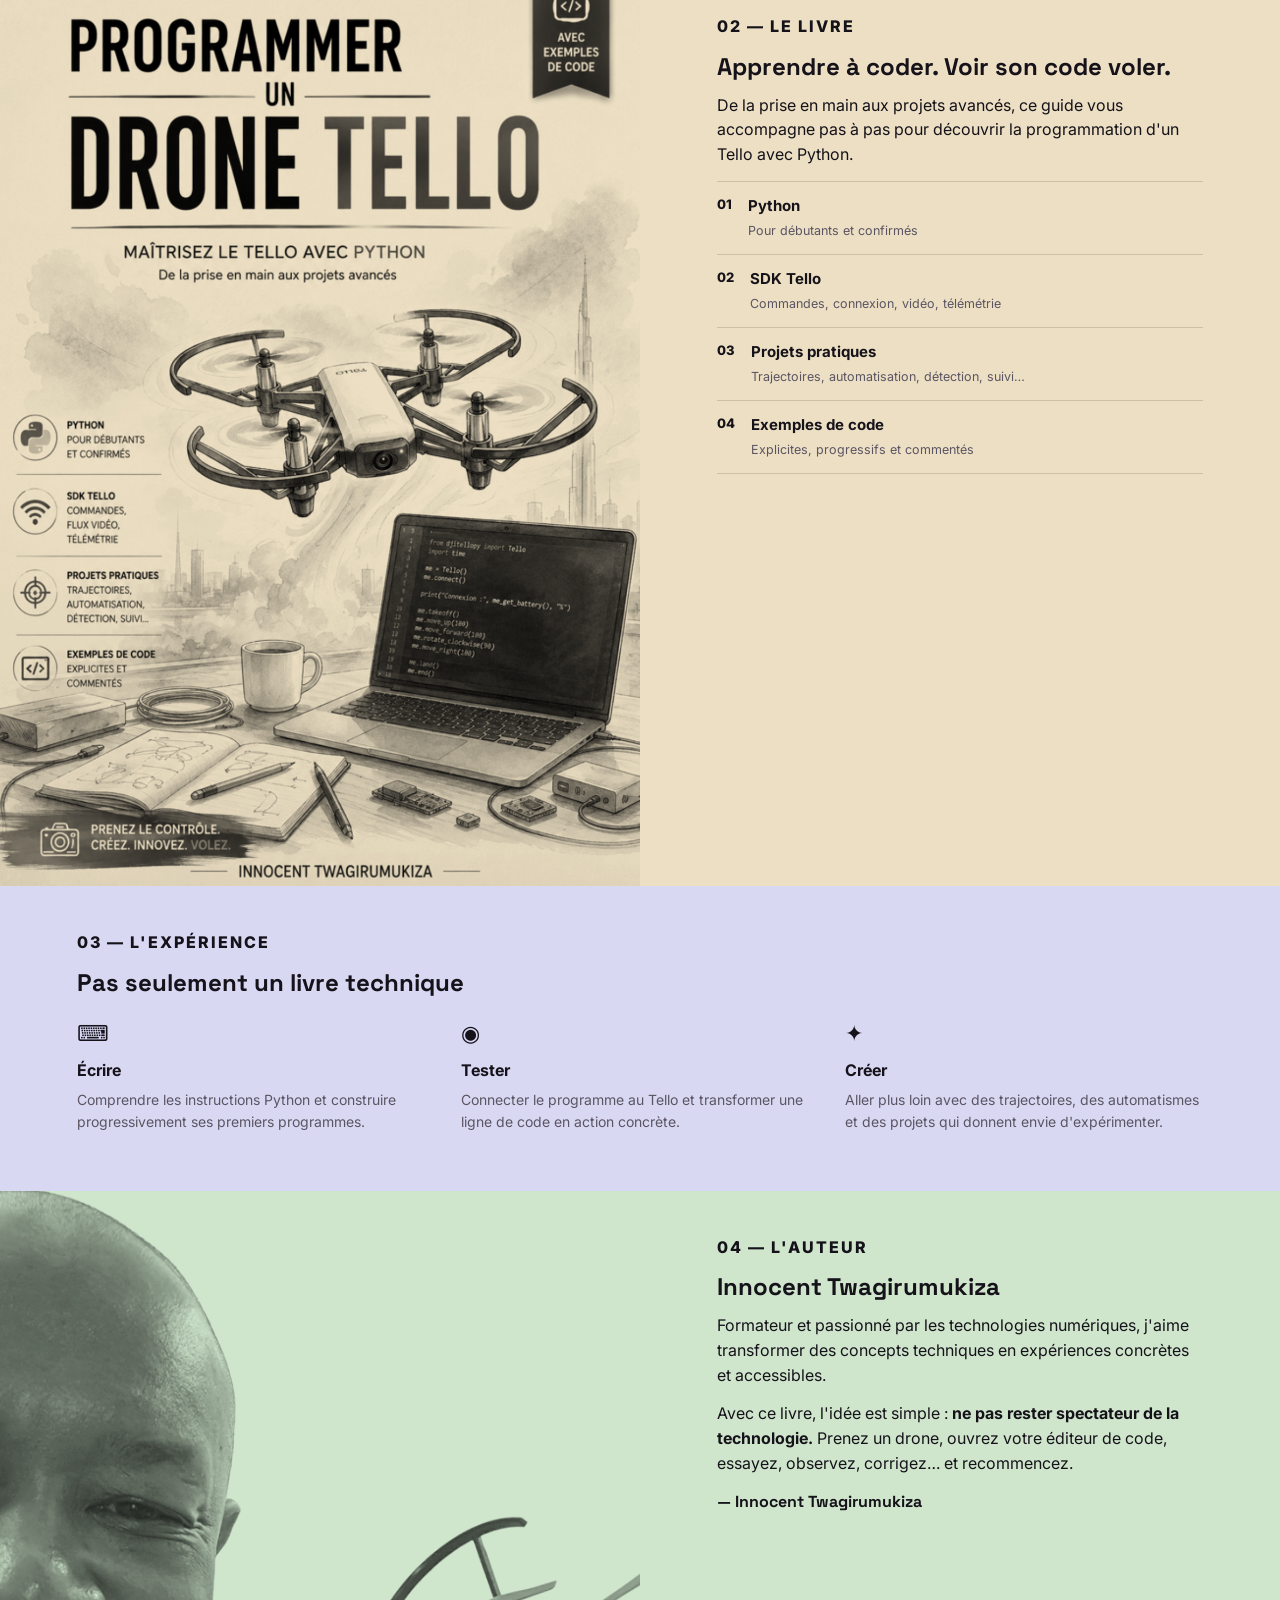
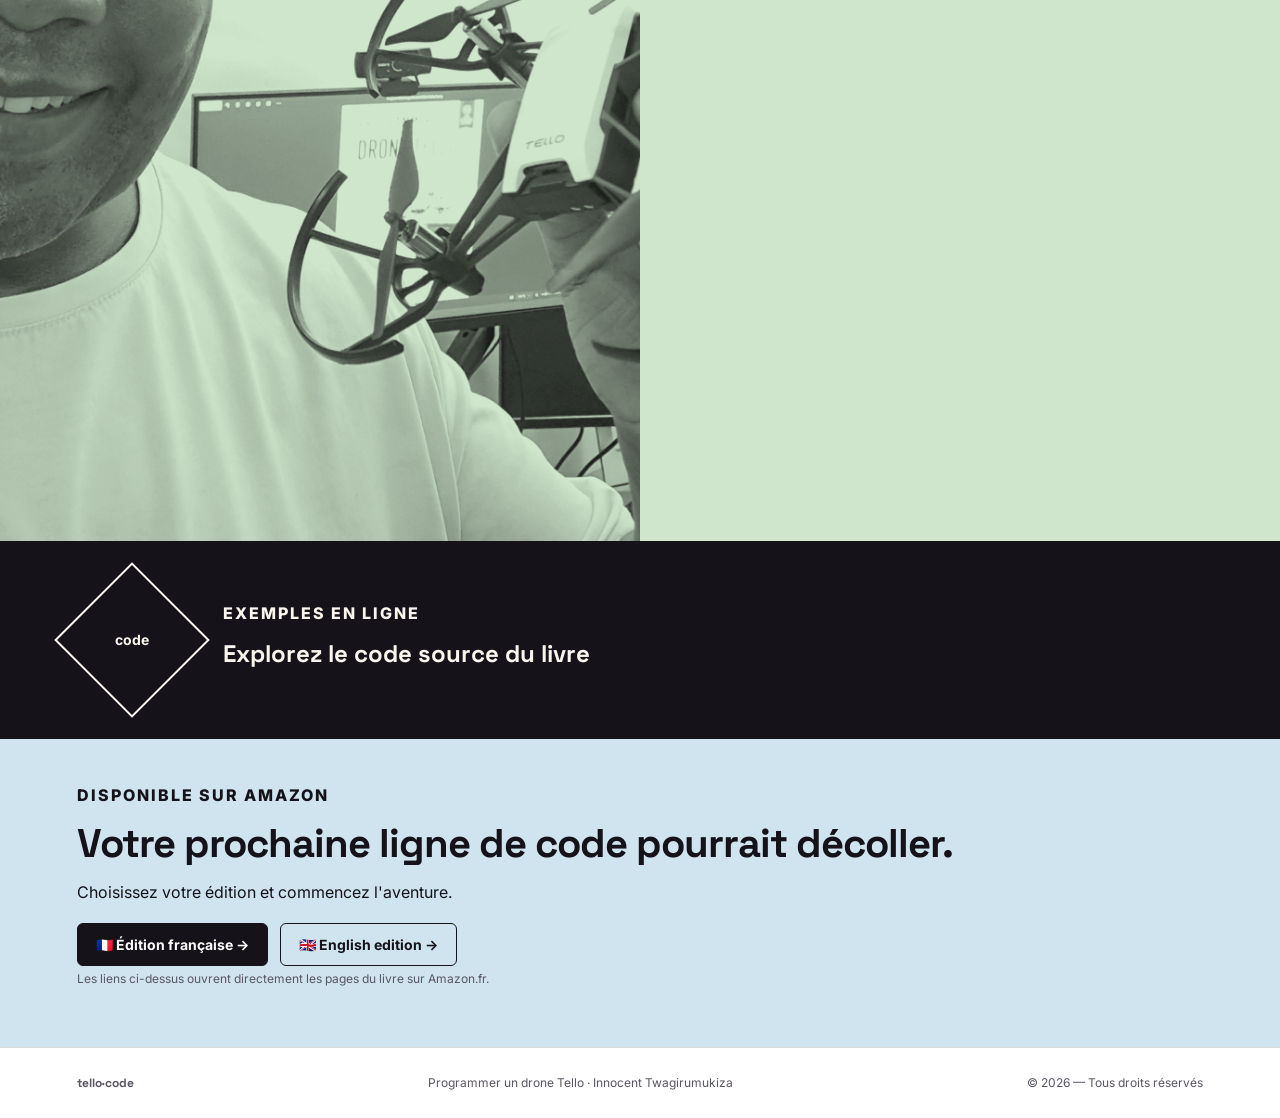
==== commit 7dce16e2: "Add files via upload" ====
--- a/index.html
+++ b/index.html
@@ -38,6 +38,16 @@
       </svg>
       <span class="brand-word">tello<br>code</span>
     </a>
+
+    <nav class="nav-links">
+      <a href="#livre"><span class="i18n-fr">Le livre</span><span class="i18n-en">The book</span></a>
+      <a href="#histoire"><span class="i18n-fr">L'histoire</span><span class="i18n-en">The story</span></a>
+      <a href="#auteur"><span class="i18n-fr">L'auteur</span><span class="i18n-en">The author</span></a>
+      <a href="#acheter"><span class="i18n-fr">Acheter</span><span class="i18n-en">Buy</span></a>
+      <a href="https://twagirumukiza.github.io/Twagirumukiza-Innocent/" target="_blank" rel="noopener"><span class="i18n-fr">Site perso</span><span class="i18n-en">Website</span></a>
+      <a href="https://www.linkedin.com/in/innocent-twagirumukiza" target="_blank" rel="noopener">LinkedIn</a>
+    </nav>
+
     <div class="toolbar" role="group" aria-label="Préférences d'affichage">
       <div class="tb-group lang-switch">
         <button type="button" class="tb-btn lang-btn" data-lang-btn="fr" aria-pressed="true">FR</button>
@@ -50,14 +60,25 @@
       <button type="button" class="tb-btn theme-btn" id="theme-toggle" aria-label="Changer de thème">
         <span class="theme-icon-light">☀</span><span class="theme-icon-dark">☾</span>
       </button>
+      <button type="button" class="burger" id="burger-toggle" aria-label="Ouvrir le menu" aria-expanded="false" aria-controls="mobile-menu">
+        <span></span><span></span><span></span>
+      </button>
+    </div>
+
+    <div class="mobile-menu" id="mobile-menu">
+      <a href="#livre"><span class="i18n-fr">Le livre</span><span class="i18n-en">The book</span></a>
+      <a href="#histoire"><span class="i18n-fr">L'histoire</span><span class="i18n-en">The story</span></a>
+      <a href="#auteur"><span class="i18n-fr">L'auteur</span><span class="i18n-en">The author</span></a>
+      <a href="#acheter"><span class="i18n-fr">Acheter</span><span class="i18n-en">Buy</span></a>
+      <a href="https://twagirumukiza.github.io/Twagirumukiza-Innocent/" target="_blank" rel="noopener"><span class="i18n-fr">Site perso</span><span class="i18n-en">Website</span></a>
+      <a href="https://www.linkedin.com/in/innocent-twagirumukiza" target="_blank" rel="noopener">LinkedIn</a>
     </div>
   </header>
 
   <main id="top">
 
-    <!-- HERO : slogan + carrousel de sections -->
+    <!-- HERO : slogan -->
     <section class="hero-band">
-      <button type="button" class="hero-arrow prev" id="hero-prev" aria-label="Section précédente">‹</button>
       <div class="hero-slogan">
         <p class="eyebrow i18n-fr">PROGRAMMATION · PYTHON · DRONE</p>
         <p class="eyebrow i18n-en">PROGRAMMING · PYTHON · DRONE</p>
@@ -65,13 +86,6 @@
         <h1 class="slogan i18n-en">*Code is<br><u>flight</u>.</h1>
         <p class="slogan-sub i18n-fr">Et si votre avion de papier pouvait voler seul ?</p>
         <p class="slogan-sub i18n-en">What if your paper airplane could fly on its own?</p>
-      </div>
-      <button type="button" class="hero-arrow next" id="hero-next" aria-label="Section suivante">›</button>
-      <div class="hero-dots" id="hero-dots">
-        <button type="button" class="dot" data-target="livre" aria-label="Le livre"></button>
-        <button type="button" class="dot" data-target="histoire" aria-label="L'histoire"></button>
-        <button type="button" class="dot" data-target="auteur" aria-label="L'auteur"></button>
-        <button type="button" class="dot" data-target="acheter" aria-label="Acheter"></button>
       </div>
     </section>
 
--- a/styles.css
+++ b/styles.css
@@ -41,9 +41,13 @@
 ul{list-style:none}
 
 /* ---------- NAV ---------- */
-.nav{padding:18px 5vw;display:flex;align-items:flex-start;justify-content:space-between;gap:16px;flex-wrap:wrap}
+.nav{padding:18px 5vw;display:flex;align-items:center;justify-content:space-between;gap:20px;flex-wrap:wrap;position:relative}
 .brand{display:flex;align-items:center;gap:10px;color:var(--ink)}
 .brand-word{font-family:"Space Grotesk",sans-serif;font-weight:700;font-size:calc(14px * var(--fs));line-height:1.15;text-transform:lowercase}
+
+.nav-links{display:flex;align-items:center;gap:22px;font-size:calc(14px * var(--fs));font-weight:600}
+.nav-links a:hover{text-decoration:underline;text-underline-offset:4px}
+
 .toolbar{display:flex;align-items:center;gap:8px;flex-wrap:wrap}
 .tb-group{display:flex;border:1.5px solid var(--ink);border-radius:6px;overflow:hidden}
 .tb-btn{border:none;background:transparent;color:var(--ink);font-family:inherit;font-weight:700;font-size:12px;padding:7px 10px;cursor:pointer}
@@ -55,20 +59,25 @@
 html[data-theme="dark"] .theme-icon-light{display:none}
 html[data-theme="dark"] .theme-icon-dark{display:inline}
 
+/* Burger (masqué par défaut, visible en dessous du breakpoint tablette) */
+.burger{display:none;width:34px;height:34px;border:1.5px solid var(--ink);border-radius:6px;background:transparent;cursor:pointer;flex-direction:column;align-items:center;justify-content:center;gap:4px}
+.burger span{display:block;width:16px;height:2px;background:var(--ink)}
+.burger[aria-expanded="true"] span:nth-child(1){transform:translateY(6px) rotate(45deg)}
+.burger[aria-expanded="true"] span:nth-child(2){opacity:0}
+.burger[aria-expanded="true"] span:nth-child(3){transform:translateY(-6px) rotate(-45deg)}
+
+.mobile-menu{display:none;flex-direction:column;position:absolute;top:100%;left:0;right:0;background:var(--bg);border-bottom:1.5px solid var(--ink);padding:8px 5vw 18px;z-index:30}
+.mobile-menu.open{display:flex}
+.mobile-menu a{padding:12px 0;font-size:calc(16px * var(--fs));font-weight:600;border-top:1px solid color-mix(in srgb, var(--ink) 15%, transparent)}
+.mobile-menu a:first-child{border-top:none}
+
 /* ---------- HERO BAND ---------- */
-.hero-band{position:relative;background:var(--peach);padding:64px 9vw 56px;display:flex;align-items:center;justify-content:center;overflow:hidden;min-height:340px}
+.hero-band{position:relative;background:var(--peach);padding:64px 9vw 56px;display:flex;align-items:center;justify-content:center;overflow:hidden;min-height:280px}
 .hero-slogan{max-width:720px;text-align:center}
 .hero-slogan .eyebrow{color:var(--muted)}
 .slogan{font-family:"Fraunces",serif;font-style:italic;font-weight:700;font-size:clamp(calc(40px * var(--fs)),7vw,calc(84px * var(--fs)));line-height:1.02;letter-spacing:-1px;margin:14px 0 20px}
 .slogan u{text-decoration-thickness:3px;text-underline-offset:6px}
 .slogan-sub{font-family:Inter,sans-serif;font-style:normal;font-weight:600;font-size:calc(16px * var(--fs));color:var(--muted)}
-.hero-arrow{position:absolute;top:50%;transform:translateY(-50%);width:40px;height:40px;border-radius:50%;border:1.5px solid var(--ink);background:transparent;color:var(--ink);font-size:20px;cursor:pointer;display:flex;align-items:center;justify-content:center;z-index:2}
-.hero-arrow.prev{left:4vw}
-.hero-arrow.next{right:4vw}
-.hero-arrow:hover{background:var(--ink);color:var(--bg)}
-.hero-dots{position:absolute;bottom:16px;left:50%;transform:translateX(-50%);display:flex;gap:8px}
-.dot{width:8px;height:8px;border-radius:50%;border:1.5px solid var(--ink);background:transparent;padding:0;cursor:pointer}
-.dot.active{background:var(--ink)}
 
 /* ---------- QUICK NAV ---------- */
 .quicknav{display:grid;grid-template-columns:repeat(4,1fr);background:var(--cream)}
@@ -146,11 +155,12 @@
   .quicknav{grid-template-columns:repeat(2,1fr)}
   .quicknav a:nth-child(3){border-left:none}
   .triptych{grid-template-columns:1fr}
+  .nav-links{display:none}
+  .burger{display:flex}
 }
 @media(max-width:560px){
   .nav{padding:14px 5vw}
-  .hero-band{padding:22px 6vw 40px}
-  .hero-arrow{width:32px;height:32px;font-size:16px}
+  .hero-band{padding:36px 6vw}
   .cell{padding:34px 6vw}
   .diamond-cell{gap:20px}
   .diamond{width:84px;height:84px}
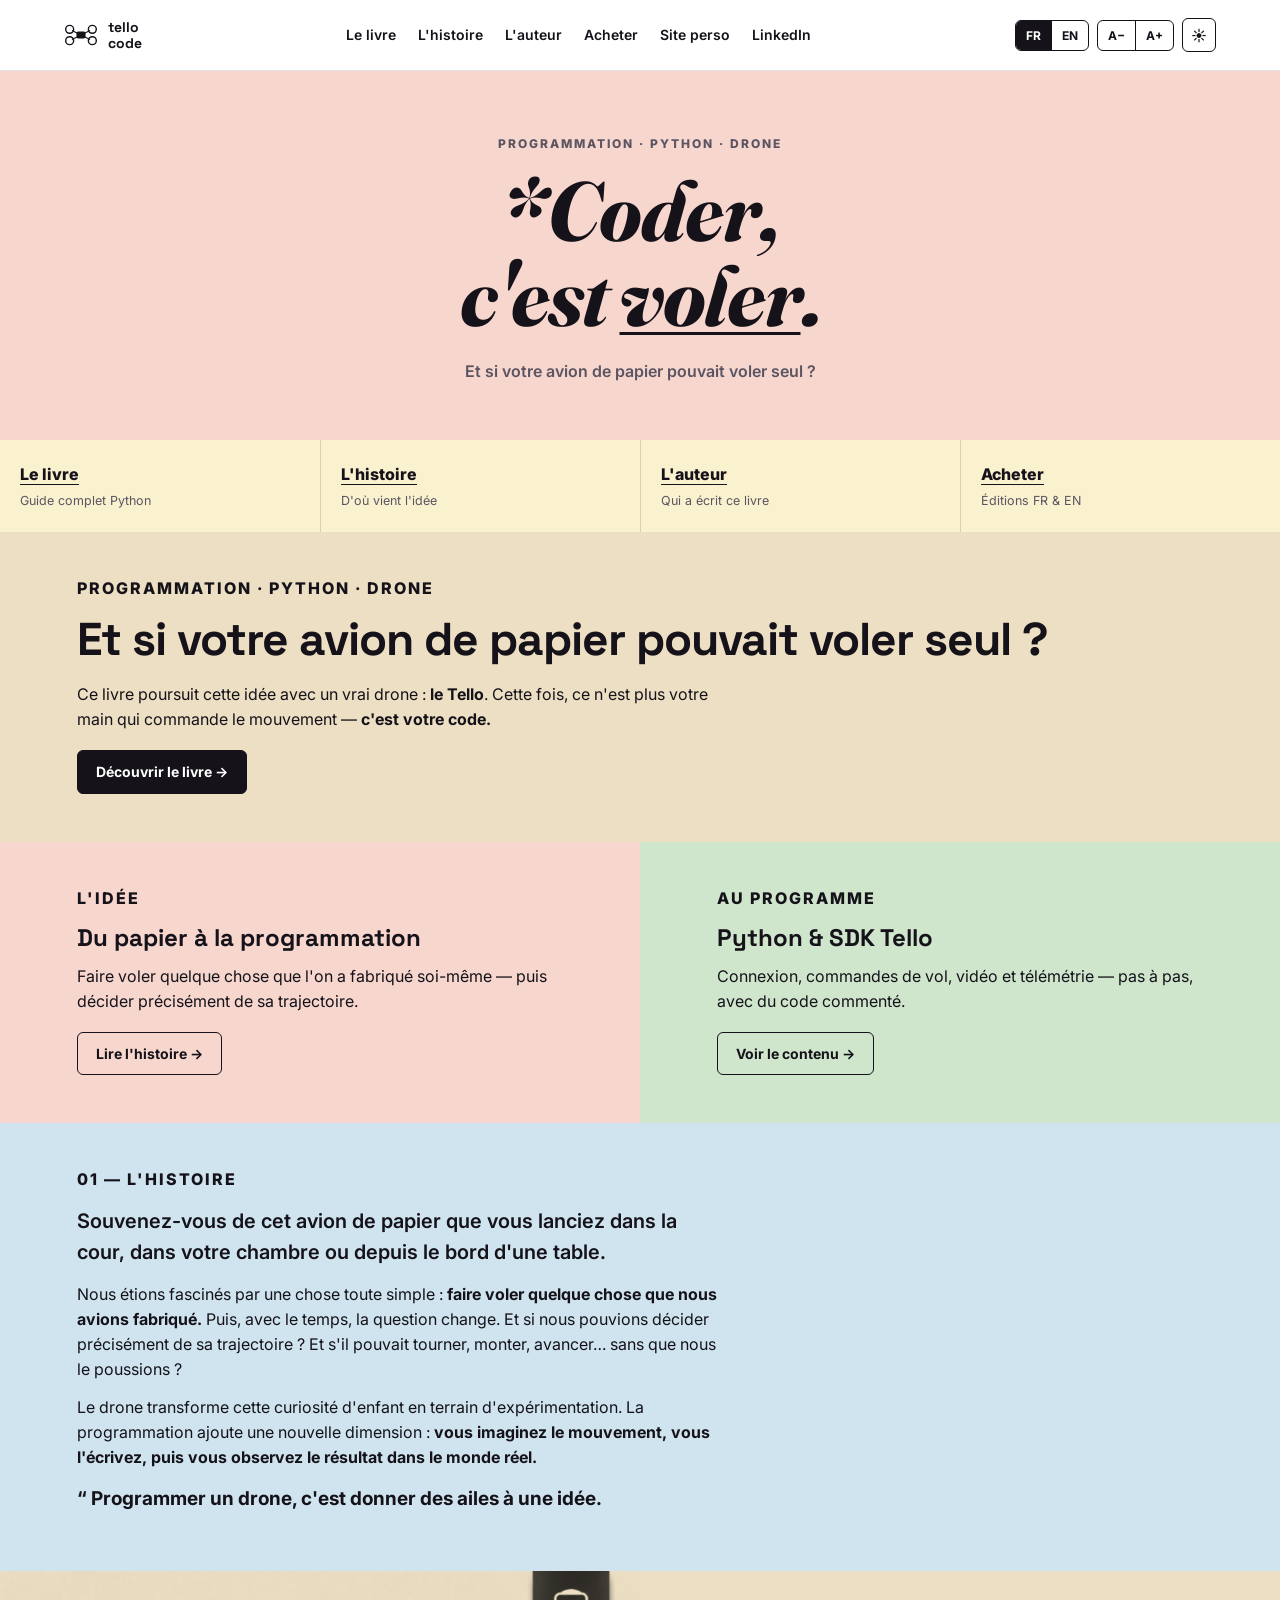
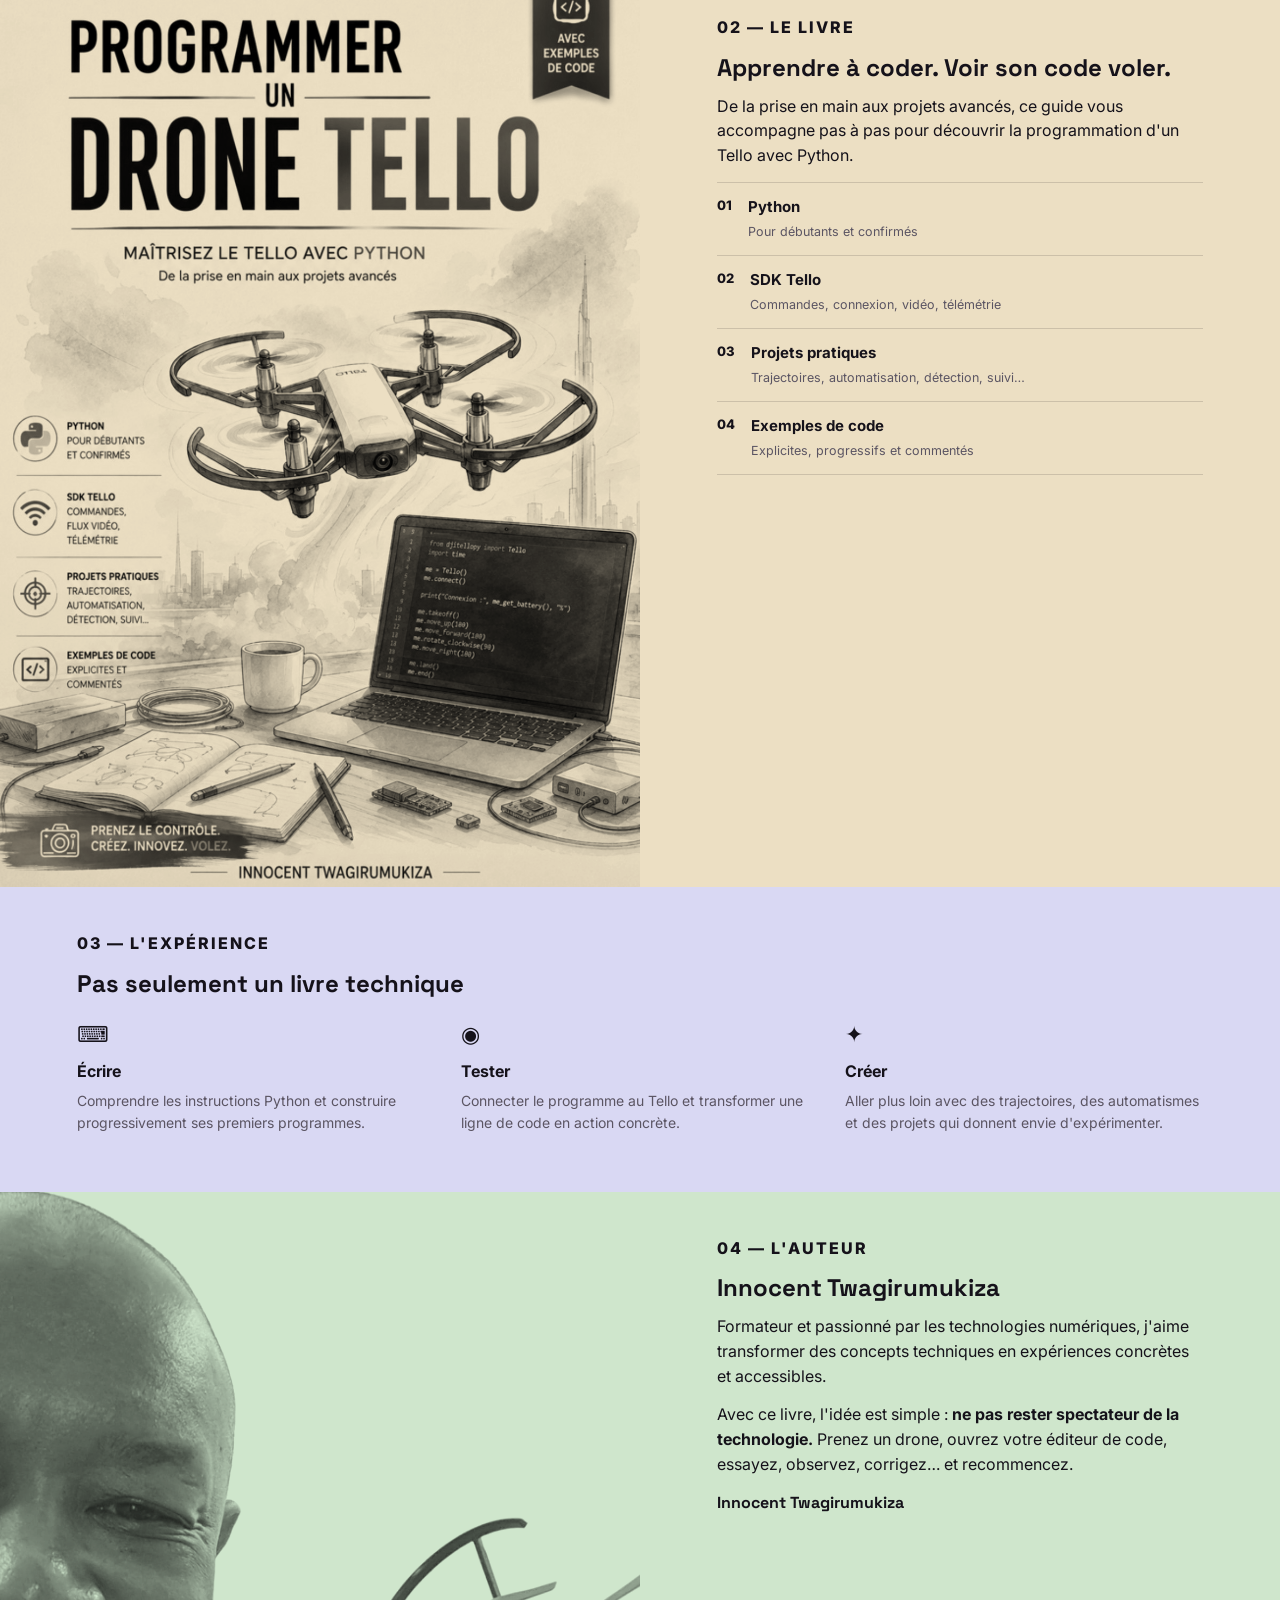
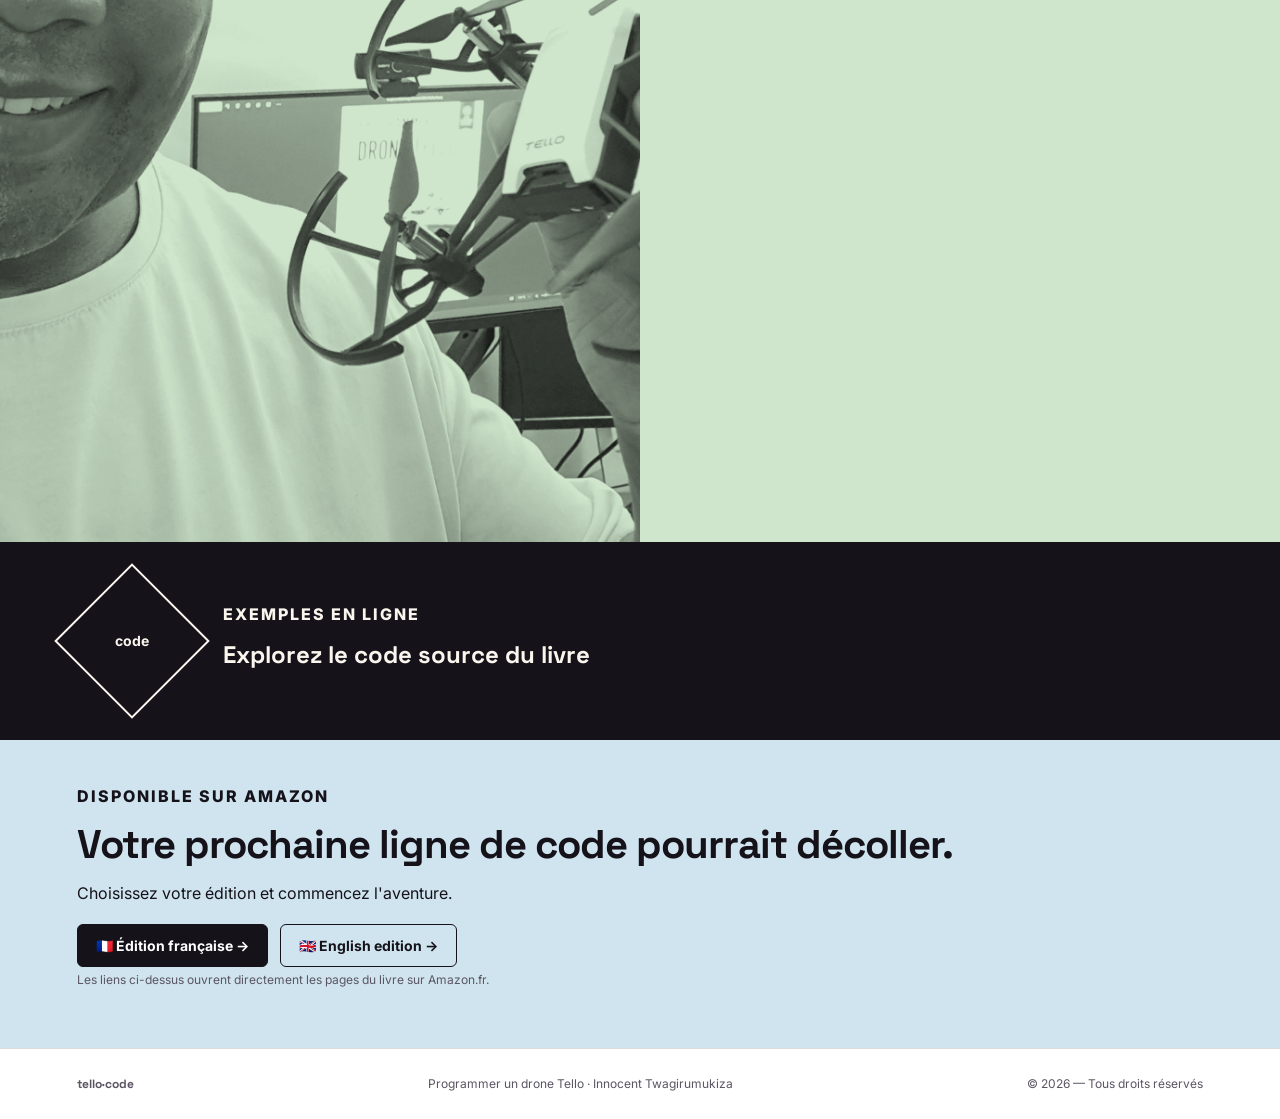
==== commit 138a9bc6: "Update index.html" ====
--- a/index.html
+++ b/index.html
@@ -215,7 +215,7 @@
         <p class="i18n-en">A trainer passionate about digital technology, I love turning technical concepts into concrete, approachable experiences.</p>
         <p class="i18n-fr">Avec ce livre, l'idée est simple : <strong>ne pas rester spectateur de la technologie.</strong> Prenez un drone, ouvrez votre éditeur de code, essayez, observez, corrigez… et recommencez.</p>
         <p class="i18n-en">With this book, the idea is simple: <strong>stop watching technology from the sidelines.</strong> Take a drone, open your code editor, try, observe, fix… and try again.</p>
-        <p class="signature">— Innocent Twagirumukiza</p>
+        <p class="signature">Innocent Twagirumukiza</p>
       </article>
 
       <!-- Code source : bloc sombre diamant -->
--- a/styles.css
+++ b/styles.css
@@ -41,7 +41,7 @@
 ul{list-style:none}
 
 /* ---------- NAV ---------- */
-.nav{padding:18px 5vw;display:flex;align-items:center;justify-content:space-between;gap:20px;flex-wrap:wrap;position:relative}
+.nav{padding:18px 5vw;display:flex;align-items:center;justify-content:space-between;gap:20px;flex-wrap:wrap;position:sticky;top:0;z-index:40;background:var(--bg);border-bottom:1px solid color-mix(in srgb, var(--ink) 12%, transparent)}
 .brand{display:flex;align-items:center;gap:10px;color:var(--ink)}
 .brand-word{font-family:"Space Grotesk",sans-serif;font-weight:700;font-size:calc(14px * var(--fs));line-height:1.15;text-transform:lowercase}
 
